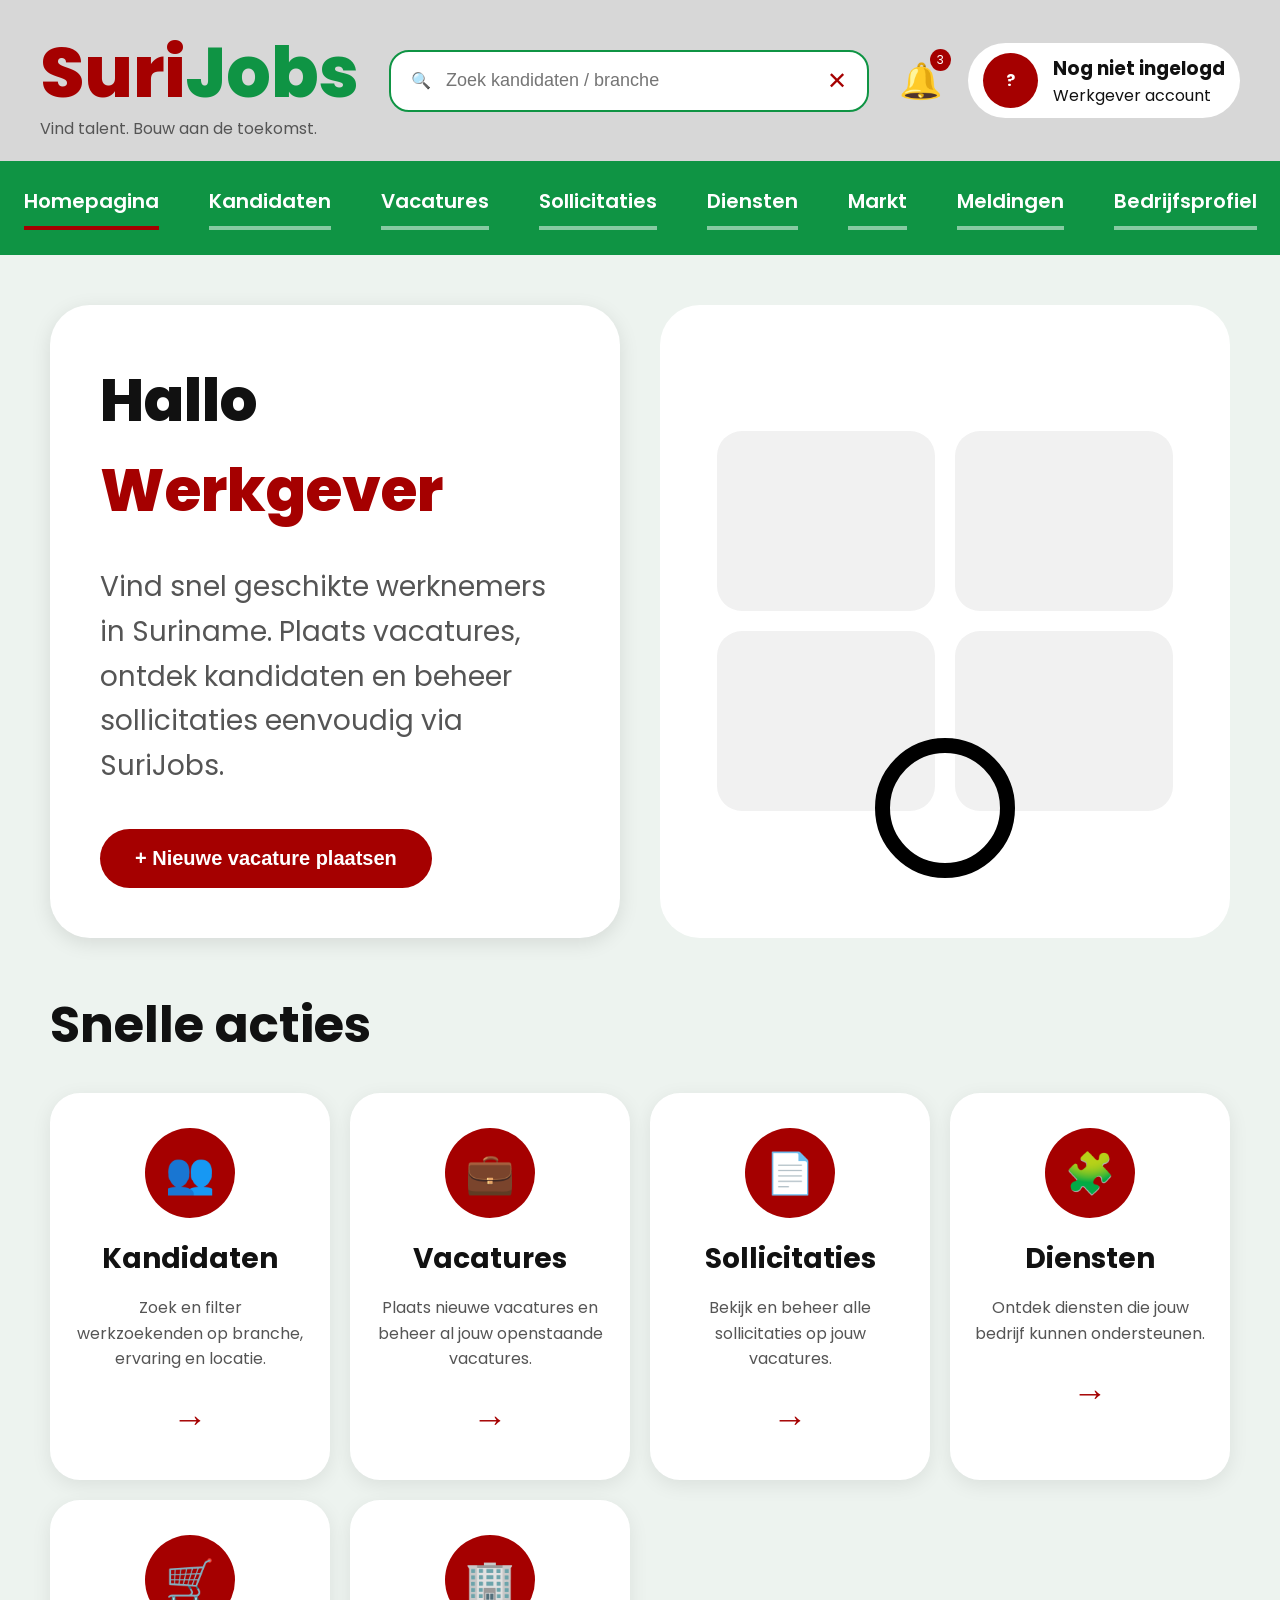
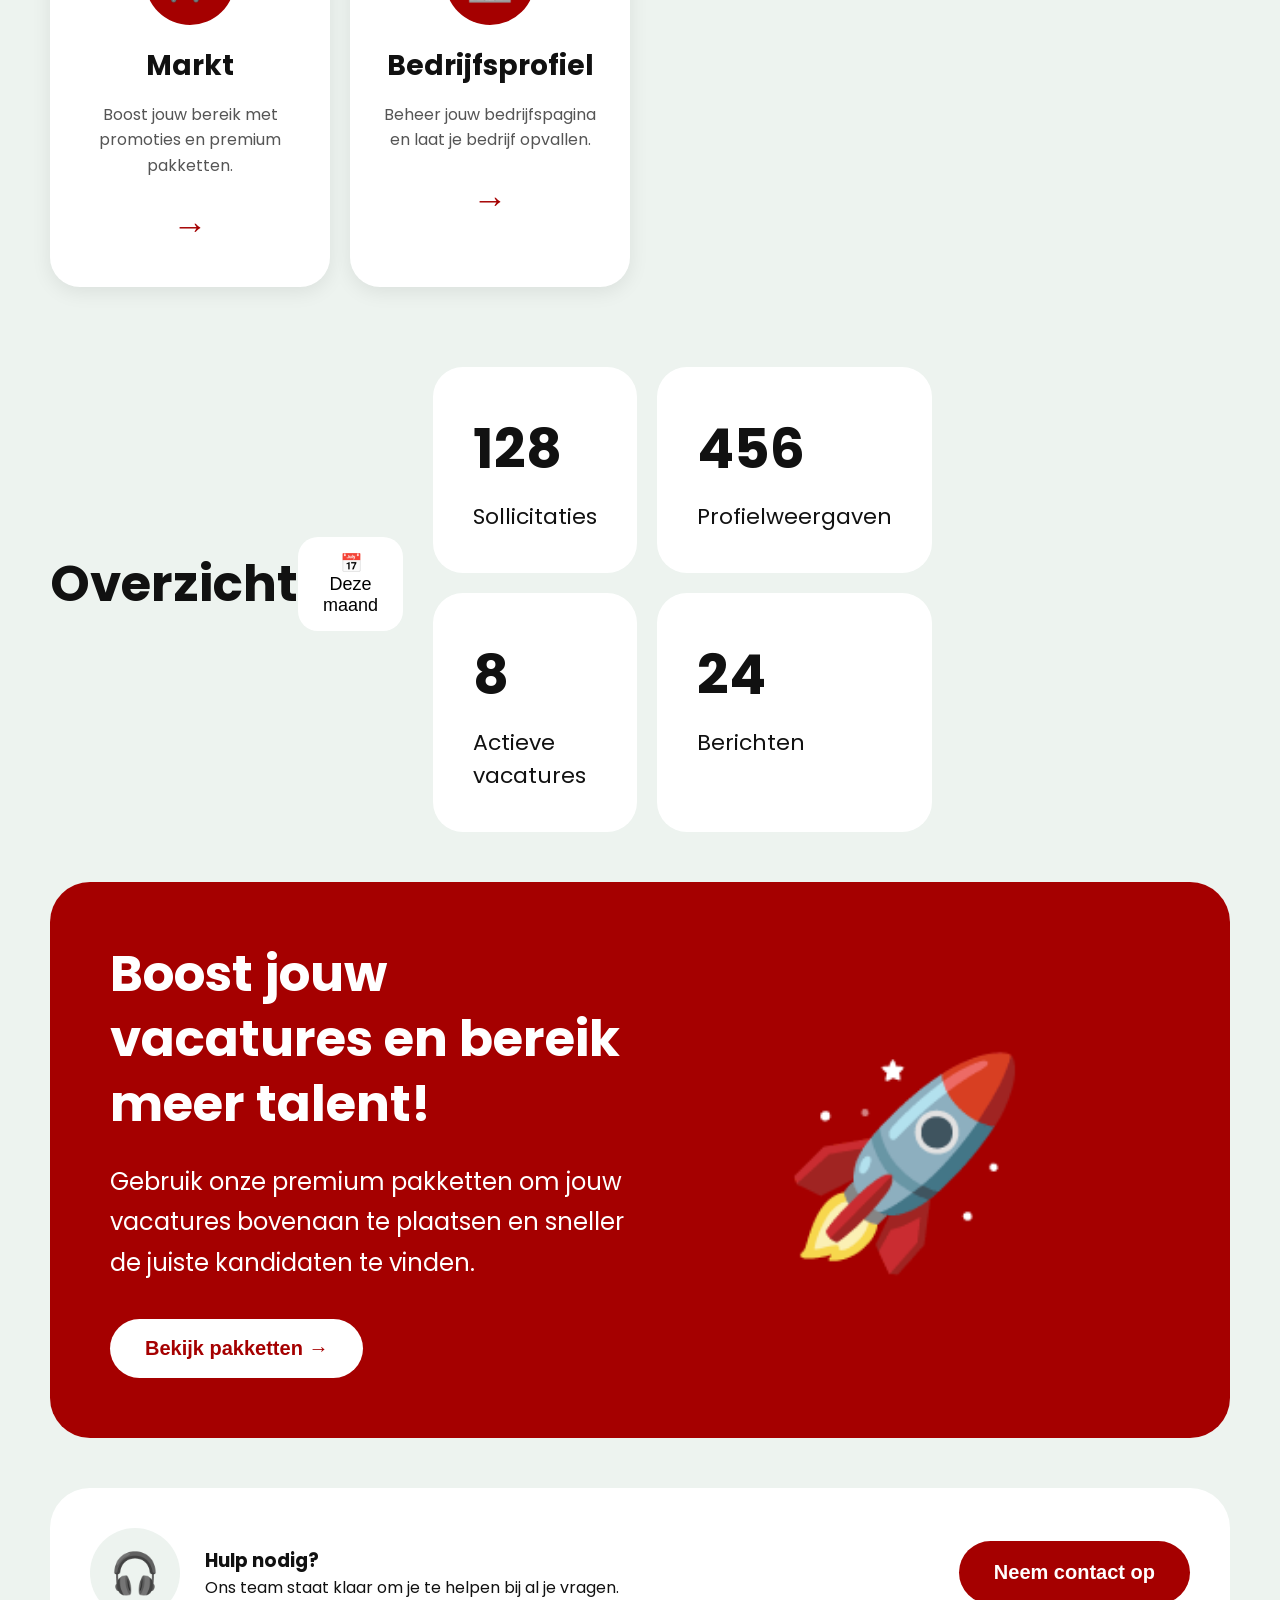
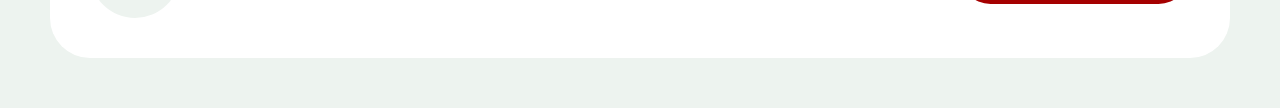
==== index.html @ e6ab734b "Initial commit from local workspace" ====
<!DOCTYPE html>
<html lang="nl">
<head>
  <meta charset="UTF-8" />
  <meta name="viewport" content="width=device-width, initial-scale=1.0"/>
  <title>SuriJobs Werkgever</title>

  <link rel="stylesheet" href="style.css"/>

  <!-- FONT -->
  <link rel="preconnect" href="https://fonts.googleapis.com">
  <link href="https://fonts.googleapis.com/css2?family=Poppins:wght@300;400;500;600;700;800&display=swap" rel="stylesheet">
</head>

<body>

  <!-- HEADER -->
  <header class="top-header">

    <div class="logo">
      <h1>
        <span class="red">Suri</span><span class="green">Jobs</span>
      </h1>

      <p>Vind talent. Bouw aan de toekomst.</p>
    </div>

    <!-- SEARCH -->
    <div class="search-box">
      <span>🔍</span>

      <input type="text" placeholder="Zoek kandidaten / branche">

      <button>✕</button>
    </div>

    <!-- USER -->
    <div class="user-section">

      <div class="notification">
        🔔
        <span class="notification-count">3</span>
      </div>

      <div class="user-card">

        <div class="avatar" id="avatar">
          ?
        </div>

        <div class="user-info">
          <h3 id="companyName">Nog niet ingelogd</h3>
          <p id="accountType">Werkgever account</p>
        </div>

      </div>

    </div>

  </header>

  <!-- NAVIGATION -->
  <nav class="navbar">

    <a class="active">Homepagina</a>
    <a>Kandidaten</a>
    <a>Vacatures</a>
    <a>Sollicitaties</a>
    <a>Diensten</a>
    <a>Markt</a>
    <a>Meldingen</a>
    <a>Bedrijfsprofiel</a>

  </nav>

  <!-- HERO -->
  <section class="hero-section">

    <!-- LEFT -->
    <div class="hero-card">

      <h2>
        Hallo
        <span id="welcomeName">Werkgever</span>
      </h2>

      <p>
        Vind snel geschikte werknemers in Suriname.
        Plaats vacatures, ontdek kandidaten en beheer
        sollicitaties eenvoudig via SuriJobs.
      </p>

      <button class="primary-btn">
        + Nieuwe vacature plaatsen
      </button>

    </div>

    <!-- RIGHT -->
    <div class="hero-image">

      <div class="candidate-grid">

        <div class="candidate"></div>
        <div class="candidate"></div>
        <div class="candidate"></div>
        <div class="candidate"></div>

      </div>

      <div class="magnifier"></div>

    </div>

  </section>

  <!-- QUICK ACTIONS -->
  <section class="quick-actions">

    <h2>Snelle acties</h2>

    <div class="cards">

      <div class="card">
        <div class="icon">👥</div>

        <h3>Kandidaten</h3>

        <p>
          Zoek en filter werkzoekenden op branche,
          ervaring en locatie.
        </p>

        <span>→</span>
      </div>

      <div class="card">
        <div class="icon">💼</div>

        <h3>Vacatures</h3>

        <p>
          Plaats nieuwe vacatures en beheer
          al jouw openstaande vacatures.
        </p>

        <span>→</span>
      </div>

      <div class="card">
        <div class="icon">📄</div>

        <h3>Sollicitaties</h3>

        <p>
          Bekijk en beheer alle sollicitaties
          op jouw vacatures.
        </p>

        <span>→</span>
      </div>

      <div class="card">
        <div class="icon">🧩</div>

        <h3>Diensten</h3>

        <p>
          Ontdek diensten die jouw bedrijf
          kunnen ondersteunen.
        </p>

        <span>→</span>
      </div>

      <div class="card">
        <div class="icon">🛒</div>

        <h3>Markt</h3>

        <p>
          Boost jouw bereik met promoties
          en premium pakketten.
        </p>

        <span>→</span>
      </div>

      <div class="card">
        <div class="icon">🏢</div>

        <h3>Bedrijfsprofiel</h3>

        <p>
          Beheer jouw bedrijfspagina
          en laat je bedrijf opvallen.
        </p>

        <span>→</span>
      </div>

    </div>

  </section>

  <!-- STATS -->
  <section class="stats-section">

    <div class="stats-header">

      <h2>Overzicht</h2>

      <button>📅 Deze maand</button>

    </div>

    <div class="stats-grid">

      <div class="stat-card">
        <h1>128</h1>
        <p>Sollicitaties</p>
      </div>

      <div class="stat-card">
        <h1>456</h1>
        <p>Profielweergaven</p>
      </div>

      <div class="stat-card">
        <h1>8</h1>
        <p>Actieve vacatures</p>
      </div>

      <div class="stat-card">
        <h1>24</h1>
        <p>Berichten</p>
      </div>

    </div>

  </section>

  <!-- BOOST -->
  <section class="boost-section">

    <div class="boost-left">

      <h2>
        Boost jouw vacatures en bereik meer talent!
      </h2>

      <p>
        Gebruik onze premium pakketten om jouw vacatures
        bovenaan te plaatsen en sneller de juiste kandidaten
        te vinden.
      </p>

      <button>
        Bekijk pakketten →
      </button>

    </div>

    <div class="boost-right">
      🚀
    </div>

  </section>

  <!-- FOOTER -->
  <footer>

    <div class="help">

      <div class="help-icon">
        🎧
      </div>

      <div>

        <h3>Hulp nodig?</h3>

        <p>
          Ons team staat klaar om je te helpen bij al je vragen.
        </p>

      </div>

    </div>

    <button class="contact-btn">
      Neem contact op
    </button>

  </footer>

  <script src="script.js"></script>

</body>
</html>
---- style.css ----
*{
  margin:0;
  padding:0;
  box-sizing:border-box;
}

body{
  font-family:'Poppins',sans-serif;
  background:#edf3ef;
  color:#111;
}

/* HEADER */

.top-header{
  background:#d8d8d8;
  padding:20px 40px;

  display:flex;
  justify-content:space-between;
  align-items:center;
  gap:30px;
}

.logo h1{
  font-size:70px;
  font-weight:800;
}

.red{
  color:#a50000;
}

.green{
  color:#0f9444;
}

.logo p{
  color:#555;
  margin-top:-10px;
}

.search-box{
  flex:1;
  max-width:700px;

  background:white;
  border:2px solid #0f9444;
  border-radius:20px;

  padding:15px 20px;

  display:flex;
  align-items:center;
  gap:15px;
}

.search-box input{
  border:none;
  outline:none;
  width:100%;
  font-size:18px;
}

.search-box button{
  border:none;
  background:none;
  color:#a50000;
  font-size:24px;
  cursor:pointer;
}

.user-section{
  display:flex;
  align-items:center;
  gap:25px;
}

.notification{
  position:relative;
  font-size:35px;
}

.notification-count{
  position:absolute;
  top:-5px;
  right:-8px;

  background:#a50000;
  color:white;

  font-size:12px;

  padding:2px 6px;
  border-radius:50%;
}

.user-card{
  background:white;
  padding:10px 15px;
  border-radius:50px;

  display:flex;
  align-items:center;
  gap:15px;
}

.avatar{
  width:55px;
  height:55px;
  border-radius:50%;

  background:#a50000;
  color:white;

  display:flex;
  justify-content:center;
  align-items:center;

  font-weight:700;
}

/* NAVBAR */

.navbar{
  background:#0f9444;

  display:flex;
  justify-content:center;
  gap:50px;

  padding:25px;
  overflow:auto;
}

.navbar a{
  color:white;
  text-decoration:none;
  font-weight:600;
  font-size:20px;

  border-bottom:4px solid rgba(255,255,255,0.5);
  padding-bottom:10px;
}

.navbar .active{
  border-color:#a50000;
}

/* HERO */

.hero-section{
  padding:50px;
  display:grid;
  grid-template-columns:1fr 1fr;
  gap:40px;
}

.hero-card{
  background:white;
  border-radius:40px;
  padding:50px;

  box-shadow:0 5px 20px rgba(0,0,0,0.1);
}

.hero-card h2{
  font-size:60px;
  font-weight:800;
}

.hero-card span{
  color:#a50000;
}

.hero-card p{
  margin-top:30px;
  font-size:28px;
  line-height:1.6;
  color:#555;
}

.primary-btn{
  margin-top:40px;

  background:#a50000;
  color:white;

  border:none;
  border-radius:50px;

  padding:20px 35px;

  font-size:22px;
  font-weight:600;

  cursor:pointer;
}

.hero-image{
  background:white;
  border-radius:40px;

  position:relative;
  overflow:hidden;

  display:flex;
  justify-content:center;
  align-items:center;
}

.candidate-grid{
  width:80%;

  display:grid;
  grid-template-columns:1fr 1fr;
  gap:20px;
}

.candidate{
  background:#f1f1f1;
  height:180px;
  border-radius:25px;
}

.magnifier{
  width:140px;
  height:140px;

  border:15px solid black;
  border-radius:50%;

  position:absolute;
  bottom:60px;
}

/* QUICK ACTIONS */

.quick-actions{
  padding:0 50px 50px;
}

.quick-actions h2{
  font-size:50px;
  margin-bottom:30px;
}

.cards{
  display:grid;
  grid-template-columns:repeat(6,1fr);
  gap:20px;
}

.card{
  background:white;
  border-radius:30px;

  padding:30px 25px;

  text-align:center;

  box-shadow:0 5px 20px rgba(0,0,0,0.08);
}

.icon{
  width:90px;
  height:90px;

  background:#a50000;
  color:white;

  border-radius:50%;

  display:flex;
  justify-content:center;
  align-items:center;

  margin:auto;
  font-size:40px;
}

.card h3{
  margin-top:20px;
  font-size:28px;
}

.card p{
  margin-top:15px;
  color:#555;
  line-height:1.6;
}

.card span{
  display:block;
  margin-top:20px;
  color:#a50000;
  font-size:35px;
}

/* STATS */

.stats-section{
  padding:0 50px 50px;
}

.stats-header{
  display:flex;
  justify-content:space-between;
  align-items:center;
}

.stats-header h2{
  font-size:50px;
}

.stats-header button{
  padding:15px 25px;
  border:none;
  border-radius:20px;
  background:white;
  font-size:18px;
}

.stats-grid{
  margin-top:30px;

  display:grid;
  grid-template-columns:repeat(4,1fr);
  gap:20px;
}

.stat-card{
  background:white;
  padding:40px;
  border-radius:30px;
}

.stat-card h1{
  font-size:60px;
}

.stat-card p{
  font-size:24px;
  margin-top:10px;
}

/* BOOST */

.boost-section{
  margin:0 50px 50px;

  background:#a50000;
  color:white;

  border-radius:40px;

  padding:60px;

  display:grid;
  grid-template-columns:1fr 1fr;
  align-items:center;
}

.boost-left h2{
  font-size:50px;
  line-height:1.3;
}

.boost-left p{
  margin-top:25px;
  font-size:24px;
  line-height:1.7;
}

.boost-left button{
  margin-top:35px;

  background:white;
  color:#a50000;

  border:none;
  border-radius:50px;

  padding:18px 35px;

  font-size:20px;
  font-weight:600;
}

.boost-right{
  text-align:center;
  font-size:200px;
}

/* FOOTER */

footer{
  background:white;

  margin:0 50px 50px;
  padding:40px;

  border-radius:40px;

  display:flex;
  justify-content:space-between;
  align-items:center;
}

.help{
  display:flex;
  align-items:center;
  gap:25px;
}

.help-icon{
  width:90px;
  height:90px;

  background:#edf3ef;

  border-radius:50%;

  display:flex;
  justify-content:center;
  align-items:center;

  font-size:40px;
}

.contact-btn{
  background:#a50000;
  color:white;

  border:none;
  border-radius:50px;

  padding:20px 35px;

  font-size:22px;
  font-weight:600;
}

/* RESPONSIVE */

@media(max-width:1400px){

  .cards{
    grid-template-columns:repeat(3,1fr);
  }

}

@media(max-width:1000px){

  .hero-section,
  .boost-section{
    grid-template-columns:1fr;
  }

  .stats-grid{
    grid-template-columns:repeat(2,1fr);
  }

}

@media(max-width:800px){

  .top-header{
    flex-direction:column;
  }

  .cards{
    grid-template-columns:1fr;
  }

  .stats-grid{
    grid-template-columns:1fr;
  }

  footer{
    flex-direction:column;
    gap:30px;
  }

}
*{
  margin:0;
  padding:0;
  box-sizing:border-box;
}

body{
  font-family:'Poppins',sans-serif;
  background:#eef3ef;
  color:#111;
}

/* HEADER */

.top-header{
  background:#d7d7d7;

  padding:20px 40px;

  display:flex;
  justify-content:space-between;
  align-items:center;
  gap:30px;
}

.logo h1{
  font-size:70px;
  font-weight:800;
}

.red{
  color:#a50000;
}

.green{
  color:#0f9444;
}

.logo p{
  color:#444;
  margin-top:-10px;
}

/* SEARCH */

.search-box{
  flex:1;
  max-width:700px;

  background:white;

  border:2px solid #0f9444;
  border-radius:20px;

  padding:15px 20px;

  display:flex;
  align-items:center;
  gap:15px;
}

.search-box input{
  width:100%;
  border:none;
  outline:none;
  font-size:18px;
}

.search-box button{
  border:none;
  background:none;
  color:#a50000;
  font-size:24px;
  cursor:pointer;
}

/* USER */

.user-section{
  display:flex;
  align-items:center;
  gap:25px;
}

.notification{
  position:relative;
  font-size:35px;
}

.notification-count{
  position:absolute;
  top:-5px;
  right:-8px;

  background:#a50000;
  color:white;

  padding:2px 7px;
  border-radius:50%;

  font-size:12px;
}

.user-card{
  background:white;

  padding:10px 15px;

  border-radius:50px;

  display:flex;
  align-items:center;
  gap:15px;
}

.avatar{
  width:55px;
  height:55px;

  border-radius:50%;

  background:#a50000;
  color:white;

  display:flex;
  justify-content:center;
  align-items:center;

  font-weight:700;
}

/* NAVBAR */

.navbar{
  background:#0f9444;

  padding:25px;

  display:flex;
  justify-content:center;
  gap:50px;

  overflow:auto;
}

.navbar a{
  color:white;
  text-decoration:none;

  font-size:20px;
  font-weight:600;

  border-bottom:4px solid rgba(255,255,255,0.5);

  padding-bottom:10px;
}

.navbar .active{
  border-color:#a50000;
}

/* HERO */

.candidate-hero{
  padding:50px;

  display:grid;
  grid-template-columns:1fr 1fr;
  gap:40px;
}

.candidate-hero-card{
  background:white;

  border-radius:40px;

  padding:50px;

  box-shadow:0 5px 20px rgba(0,0,0,0.08);
}

.candidate-hero-card h2{
  font-size:60px;
  font-weight:800;
}

.candidate-hero-card span{
  color:#a50000;
}

.candidate-hero-card p{
  margin-top:30px;

  color:#555;

  font-size:26px;
  line-height:1.7;
}

.hero-buttons{
  margin-top:40px;

  display:flex;
  gap:20px;
  flex-wrap:wrap;
}

.primary-btn{
  background:#a50000;
  color:white;

  border:none;
  border-radius:50px;

  padding:18px 35px;

  font-size:20px;
  font-weight:600;

  cursor:pointer;
}

.secondary-btn{
  background:#0f9444;
  color:white;

  border:none;
  border-radius:50px;

  padding:18px 35px;

  font-size:20px;
  font-weight:600;

  cursor:pointer;
}

/* HERO RIGHT */

.candidate-image-box{
  background:white;

  border-radius:40px;

  position:relative;

  display:flex;
  justify-content:center;
  align-items:center;

  overflow:hidden;
}

.candidate-circle{
  width:250px;
  height:250px;

  border-radius:50%;

  background:#0f9444;
  color:white;

  display:flex;
  justify-content:center;
  align-items:center;

  font-size:100px;
}

.floating-card{
  position:absolute;

  background:#a50000;
  color:white;

  padding:20px 30px;

  border-radius:20px;

  font-size:20px;
  font-weight:600;
}

.bottom-card{
  bottom:50px;
  right:50px;
}

/* QUICK ACTIONS */

.quick-actions{
  padding:0 50px 50px;
}

.quick-actions h2{
  font-size:50px;
  margin-bottom:30px;
}

.cards{
  display:grid;
  grid-template-columns:repeat(4,1fr);
  gap:20px;
}

.card{
  background:white;

  border-radius:30px;

  padding:35px 25px;

  text-align:center;

  box-shadow:0 5px 20px rgba(0,0,0,0.08);
}

.icon{
  width:90px;
  height:90px;

  background:#a50000;
  color:white;

  border-radius:50%;

  display:flex;
  justify-content:center;
  align-items:center;

  margin:auto;

  font-size:40px;
}

.card h3{
  margin-top:20px;
  font-size:28px;
}

.card p{
  margin-top:15px;

  color:#555;

  line-height:1.6;
}

.card span{
  display:block;

  margin-top:20px;

  color:#a50000;

  font-size:35px;
}

/* STATS */

.stats-section{
  padding:0 50px 50px;
}

.stats-header{
  display:flex;
  justify-content:space-between;
  align-items:center;
}

.stats-header h2{
  font-size:50px;
}

.stats-header button{
  background:white;

  border:none;

  padding:15px 25px;

  border-radius:20px;

  font-size:18px;
}

.stats-grid{
  margin-top:30px;

  display:grid;
  grid-template-columns:repeat(4,1fr);
  gap:20px;
}

.stat-card{
  background:white;

  padding:40px;

  border-radius:30px;
}

.stat-card h1{
  font-size:55px;
}

.stat-card p{
  margin-top:10px;
  font-size:22px;
}

/* FEATURED */

.featured-section{
  margin:0 50px 50px;

  background:#a50000;
  color:white;

  border-radius:40px;

  padding:60px;

  display:grid;
  grid-template-columns:1fr 1fr;
  align-items:center;
}

.featured-left h2{
  font-size:48px;
}

.featured-left p{
  margin-top:25px;

  font-size:24px;
  line-height:1.7;
}

.featured-left button{
  margin-top:35px;

  background:white;
  color:#a50000;

  border:none;

  border-radius:50px;

  padding:18px 35px;

  font-size:20px;
  font-weight:600;
}

.featured-right{
  text-align:center;
  font-size:180px;
}

/* JOBS */

.jobs-section{
  padding:0 50px 50px;
}

.jobs-header{
  display:flex;
  justify-content:space-between;
  align-items:center;
}

.jobs-header h2{
  font-size:50px;
}

.jobs-header button{
  background:#0f9444;
  color:white;

  border:none;

  padding:15px 25px;

  border-radius:20px;

  font-size:18px;
}

.jobs-grid{
  margin-top:30px;

  display:grid;
  grid-template-columns:repeat(3,1fr);
  gap:20px;
}

.job-card{
  background:white;

  border-radius:30px;

  padding:35px;

  box-shadow:0 5px 20px rgba(0,0,0,0.08);
}

.job-card h3{
  font-size:30px;
}

.job-card p{
  margin-top:15px;
  color:#666;
}

.job-card span{
  display:inline-block;

  margin-top:20px;

  background:#eef3ef;
  color:#0f9444;

  padding:10px 18px;

  border-radius:20px;

  font-weight:600;
}

.job-card button{
  margin-top:25px;

  width:100%;

  background:#a50000;
  color:white;

  border:none;

  border-radius:20px;

  padding:16px;

  font-size:18px;
  font-weight:600;
}

/* FOOTER */

footer{
  background:white;

  margin:0 50px 50px;

  border-radius:40px;

  padding:40px;

  display:flex;
  justify-content:space-between;
  align-items:center;
}

.help{
  display:flex;
  align-items:center;
  gap:25px;
}

.help-icon{
  width:90px;
  height:90px;

  border-radius:50%;

  background:#eef3ef;

  display:flex;
  justify-content:center;
  align-items:center;

  font-size:40px;
}

.contact-btn{
  background:#a50000;
  color:white;

  border:none;

  border-radius:50px;

  padding:20px 35px;

  font-size:20px;
  font-weight:600;
}

/* RESPONSIVE */

@media(max-width:1200px){

  .cards{
    grid-template-columns:repeat(2,1fr);
  }

  .stats-grid{
    grid-template-columns:repeat(2,1fr);
  }

  .jobs-grid{
    grid-template-columns:1fr;
  }

}

@media(max-width:900px){

  .candidate-hero,
  .featured-section{
    grid-template-columns:1fr;
  }

  .top-header{
    flex-direction:column;
  }

}

@media(max-width:700px){

  .cards,
  .stats-grid{
    grid-template-columns:1fr;
  }

  footer{
    flex-direction:column;
    gap:30px;
  }

}
*{
  margin:0;
  padding:0;
  box-sizing:border-box;
}

body{
  font-family:'Poppins',sans-serif;
  background:#edf3ef;
  color:#111;
}

/* HEADER */

.top-header{
  background:#d7d7d7;

  padding:20px 40px;

  display:flex;
  justify-content:space-between;
  align-items:center;

  gap:30px;
}

.logo h1{
  font-size:70px;
  font-weight:800;
}

.red{
  color:#a50000;
}

.green{
  color:#0f9444;
}

.logo p{
  color:#555;
  margin-top:-10px;
}

/* SEARCH */

.search-box{
  flex:1;
  max-width:700px;

  background:white;

  border:2px solid #0f9444;
  border-radius:20px;

  padding:15px 20px;

  display:flex;
  align-items:center;
  gap:15px;
}

.search-box input{
  width:100%;

  border:none;
  outline:none;

  font-size:18px;
}

.search-box button{
  border:none;
  background:none;

  color:#a50000;

  font-size:24px;

  cursor:pointer;
}

/* USER */

.user-section{
  display:flex;
  align-items:center;
  gap:25px;
}

.notification{
  position:relative;
  font-size:35px;
}

.notification-count{
  position:absolute;

  top:-5px;
  right:-8px;

  background:#a50000;
  color:white;

  padding:2px 7px;

  border-radius:50%;

  font-size:12px;
}

.user-card{
  background:white;

  padding:10px 15px;

  border-radius:50px;

  display:flex;
  align-items:center;
  gap:15px;
}

.avatar{
  width:55px;
  height:55px;

  border-radius:50%;

  background:#a50000;
  color:white;

  display:flex;
  justify-content:center;
  align-items:center;

  font-weight:700;
}

/* NAVBAR */

.navbar{
  background:#0f9444;

  padding:25px;

  display:flex;
  justify-content:center;
  gap:50px;

  overflow:auto;
}

.navbar a{
  color:white;

  text-decoration:none;

  font-size:20px;
  font-weight:600;

  border-bottom:4px solid rgba(255,255,255,0.5);

  padding-bottom:10px;
}

.navbar .active{
  border-color:#a50000;
}

/* PAGE TITLE */

.page-title{
  padding:50px;

  display:flex;
  justify-content:space-between;
  align-items:center;
}

.page-title h1{
  font-size:55px;
}

.page-title p{
  margin-top:10px;
  color:#555;
  font-size:22px;
}

.new-job-btn{
  background:#a50000;
  color:white;

  border:none;

  border-radius:50px;

  padding:18px 35px;

  font-size:20px;
  font-weight:600;

  cursor:pointer;
}

/* FILTERS */

.filters-section{
  padding:0 50px 30px;

  display:flex;
  gap:20px;
  flex-wrap:wrap;
}

.filter-btn{
  background:white;

  border:none;

  padding:15px 30px;

  border-radius:50px;

  font-size:18px;
  font-weight:600;

  cursor:pointer;
}

.active-filter{
  background:#0f9444;
  color:white;
}

/* JOBS */

.jobs-container{
  padding:0 50px 50px;

  display:flex;
  flex-direction:column;
  gap:30px;
}

.job-card{
  background:white;

  border-radius:35px;

  padding:40px;

  box-shadow:0 5px 20px rgba(0,0,0,0.08);
}

.job-top{
  display:flex;
  justify-content:space-between;
  align-items:center;
}

.job-top h2{
  font-size:38px;
}

.job-location{
  margin-top:10px;
  color:#666;
  font-size:20px;
}

.status{
  padding:12px 22px;

  border-radius:30px;

  font-weight:600;
}

.active-status{
  background:#dff5e7;
  color:#0f9444;
}

.closed-status{
  background:#ffe2e2;
  color:#a50000;
}

.draft-status{
  background:#f1f1f1;
  color:#666;
}

/* INFO */

.job-info{
  margin-top:35px;

  display:grid;
  grid-template-columns:repeat(3,1fr);

  gap:20px;
}

.info-box{
  background:#f7f7f7;

  border-radius:25px;

  padding:30px;

  text-align:center;
}

.info-box h3{
  font-size:40px;
}

.info-box p{
  margin-top:10px;
  color:#555;
}

/* ACTIONS */

.job-actions{
  margin-top:35px;

  display:flex;
  gap:20px;
  flex-wrap:wrap;
}

.green-btn{
  background:#0f9444;
  color:white;

  border:none;

  border-radius:50px;

  padding:16px 30px;

  font-size:18px;
  font-weight:600;
}

.red-btn{
  background:#a50000;
  color:white;

  border:none;

  border-radius:50px;

  padding:16px 30px;

  font-size:18px;
  font-weight:600;
}

/* PREMIUM */

.premium-section{
  margin:0 50px 50px;

  background:#a50000;
  color:white;

  border-radius:40px;

  padding:60px;

  display:grid;
  grid-template-columns:1fr 1fr;

  align-items:center;
}

.premium-left h2{
  font-size:50px;
}

.premium-left p{
  margin-top:20px;

  font-size:24px;
  line-height:1.7;
}

.premium-left button{
  margin-top:35px;

  background:white;
  color:#a50000;

  border:none;

  border-radius:50px;

  padding:18px 35px;

  font-size:20px;
  font-weight:600;
}

.premium-right{
  text-align:center;
  font-size:180px;
}

/* FOOTER */

footer{
  background:white;

  margin:0 50px 50px;

  border-radius:40px;

  padding:40px;

  display:flex;
  justify-content:space-between;
  align-items:center;
}

.help{
  display:flex;
  align-items:center;
  gap:25px;
}

.help-icon{
  width:90px;
  height:90px;

  background:#edf3ef;

  border-radius:50%;

  display:flex;
  justify-content:center;
  align-items:center;

  font-size:40px;
}

.contact-btn{
  background:#a50000;
  color:white;

  border:none;

  border-radius:50px;

  padding:20px 35px;

  font-size:20px;
  font-weight:600;
}

/* RESPONSIVE */

@media(max-width:1000px){

  .premium-section{
    grid-template-columns:1fr;
  }

  .job-info{
    grid-template-columns:1fr;
  }

}

@media(max-width:800px){

  .top-header{
    flex-direction:column;
  }

  .page-title{
    flex-direction:column;
    align-items:flex-start;
    gap:25px;
  }

  footer{
    flex-direction:column;
    gap:30px;
  }

}
*{
  margin:0;
  padding:0;
  box-sizing:border-box;
}

body{
  font-family:'Poppins',sans-serif;
  background:#edf3ef;
  color:#111;
}

/* HEADER */

.top-header{
  background:#d7d7d7;

  padding:20px 40px;

  display:flex;
  justify-content:space-between;
  align-items:center;

  gap:30px;
}

.logo h1{
  font-size:70px;
  font-weight:800;
}

.red{
  color:#a50000;
}

.green{
  color:#0f9444;
}

.logo p{
  color:#555;
  margin-top:-10px;
}

/* SEARCH */

.search-box{
  flex:1;
  max-width:700px;

  background:white;

  border:2px solid #0f9444;
  border-radius:20px;

  padding:15px 20px;

  display:flex;
  align-items:center;
  gap:15px;
}

.search-box input{
  width:100%;
  border:none;
  outline:none;
  font-size:18px;
}

.search-box button{
  border:none;
  background:none;

  color:#a50000;

  font-size:24px;

  cursor:pointer;
}

/* USER */

.user-section{
  display:flex;
  align-items:center;
  gap:25px;
}

.notification{
  position:relative;
  font-size:35px;
}

.notification-count{
  position:absolute;

  top:-5px;
  right:-8px;

  background:#a50000;
  color:white;

  padding:2px 7px;

  border-radius:50%;

  font-size:12px;
}

.user-card{
  background:white;

  padding:10px 15px;

  border-radius:50px;

  display:flex;
  align-items:center;
  gap:15px;
}

.avatar{
  width:55px;
  height:55px;

  border-radius:50%;

  background:#a50000;
  color:white;

  display:flex;
  justify-content:center;
  align-items:center;

  font-weight:700;
}

/* NAVBAR */

.navbar{
  background:#0f9444;

  padding:25px;

  display:flex;
  justify-content:center;
  gap:50px;

  overflow:auto;
}

.navbar a{
  color:white;

  text-decoration:none;

  font-size:20px;
  font-weight:600;

  border-bottom:4px solid rgba(255,255,255,0.5);

  padding-bottom:10px;
}

.navbar .active{
  border-color:#a50000;
}

/* PAGE TITLE */

.page-title{
  padding:50px;

  display:flex;
  justify-content:space-between;
  align-items:center;
}

.page-title h1{
  font-size:55px;
}

.page-title p{
  margin-top:10px;
  color:#555;
  font-size:22px;
}

.filter-main-btn{
  background:#a50000;
  color:white;

  border:none;

  border-radius:50px;

  padding:18px 35px;

  font-size:20px;
  font-weight:600;

  cursor:pointer;
}

/* FILTERS */

.filters-section{
  padding:0 50px 30px;

  display:flex;
  gap:20px;
  flex-wrap:wrap;
}

.filter-btn{
  background:white;

  border:none;

  padding:15px 30px;

  border-radius:50px;

  font-size:18px;
  font-weight:600;

  cursor:pointer;
}

.active-filter{
  background:#0f9444;
  color:white;
}

/* APPLICATIONS */

.applications-container{
  padding:0 50px 50px;

  display:flex;
  flex-direction:column;
  gap:30px;
}

.application-card{
  background:white;

  border-radius:35px;

  padding:40px;

  box-shadow:0 5px 20px rgba(0,0,0,0.08);
}

.candidate-section{
  display:flex;
  align-items:center;
  gap:25px;
}

.candidate-avatar{
  width:90px;
  height:90px;

  border-radius:50%;

  background:#0f9444;
  color:white;

  display:flex;
  justify-content:center;
  align-items:center;

  font-size:35px;
  font-weight:700;
}

.candidate-section h2{
  font-size:36px;
}

.candidate-section p{
  color:#666;
  margin-top:5px;
}

/* INFO */

.application-info{
  margin-top:35px;

  display:grid;
  grid-template-columns:repeat(3,1fr);

  gap:20px;
}

.info-box{
  background:#f7f7f7;

  border-radius:25px;

  padding:30px;

  text-align:center;
}

.info-box h3{
  font-size:34px;
}

.info-box p{
  margin-top:10px;
  color:#555;
}

/* MESSAGE */

.application-message{
  margin-top:35px;

  background:#edf3ef;

  padding:30px;

  border-radius:25px;

  font-size:20px;
  line-height:1.7;

  color:#333;
}

/* ACTIONS */

.application-actions{
  margin-top:35px;

  display:flex;
  gap:20px;
  flex-wrap:wrap;
}

.green-btn{
  background:#0f9444;
  color:white;

  border:none;

  border-radius:50px;

  padding:16px 30px;

  font-size:18px;
  font-weight:600;

  cursor:pointer;
}

.red-btn{
  background:#a50000;
  color:white;

  border:none;

  border-radius:50px;

  padding:16px 30px;

  font-size:18px;
  font-weight:600;

  cursor:pointer;
}

.gray-btn{
  background:#d9d9d9;
  color:#111;

  border:none;

  border-radius:50px;

  padding:16px 30px;

  font-size:18px;
  font-weight:600;

  cursor:pointer;
}

/* PREMIUM */

.premium-section{
  margin:0 50px 50px;

  background:#a50000;
  color:white;

  border-radius:40px;

  padding:60px;

  display:grid;
  grid-template-columns:1fr 1fr;

  align-items:center;
}

.premium-left h2{
  font-size:50px;
}

.premium-left p{
  margin-top:20px;

  font-size:24px;
  line-height:1.7;
}

.premium-left button{
  margin-top:35px;

  background:white;
  color:#a50000;

  border:none;

  border-radius:50px;

  padding:18px 35px;

  font-size:20px;
  font-weight:600;
}

.premium-right{
  text-align:center;
  font-size:180px;
}

/* FOOTER */

footer{
  background:white;

  margin:0 50px 50px;

  border-radius:40px;

  padding:40px;

  display:flex;
  justify-content:space-between;
  align-items:center;
}

.help{
  display:flex;
  align-items:center;
  gap:25px;
}

.help-icon{
  width:90px;
  height:90px;

  background:#edf3ef;

  border-radius:50%;

  display:flex;
  justify-content:center;
  align-items:center;

  font-size:40px;
}

.contact-btn{
  background:#a50000;
  color:white;

  border:none;

  border-radius:50px;

  padding:20px 35px;

  font-size:20px;
  font-weight:600;
}

/* RESPONSIVE */

@media(max-width:1000px){

  .application-info{
    grid-template-columns:1fr;
  }

  .premium-section{
    grid-template-columns:1fr;
  }

}

@media(max-width:800px){

  .top-header{
    flex-direction:column;
  }

  .page-title{
    flex-direction:column;
    align-items:flex-start;
    gap:25px;
  }

  footer{
    flex-direction:column;
    gap:30px;
  }

}
*{
  margin:0;
  padding:0;
  box-sizing:border-box;
}

body{
  font-family:'Poppins',sans-serif;
  background:#edf3ef;
  color:#111;
}

/* HEADER */

.top-header{
  background:#d7d7d7;

  padding:20px 40px;

  display:flex;
  justify-content:space-between;
  align-items:center;

  gap:30px;
}

.logo h1{
  font-size:70px;
  font-weight:800;
}

.red{
  color:#a50000;
}

.green{
  color:#0f9444;
}

.logo p{
  color:#555;
  margin-top:-10px;
}

/* SEARCH */

.search-box{
  flex:1;
  max-width:700px;

  background:white;

  border:2px solid #0f9444;
  border-radius:20px;

  padding:15px 20px;

  display:flex;
  align-items:center;
  gap:15px;
}

.search-box input{
  width:100%;
  border:none;
  outline:none;
  font-size:18px;
}

.search-box button{
  border:none;
  background:none;

  color:#a50000;

  font-size:24px;

  cursor:pointer;
}

/* USER */

.user-section{
  display:flex;
  align-items:center;
  gap:25px;
}

.notification{
  position:relative;
  font-size:35px;
}

.notification-count{
  position:absolute;

  top:-5px;
  right:-8px;

  background:#a50000;
  color:white;

  padding:2px 7px;

  border-radius:50%;

  font-size:12px;
}

.user-card{
  background:white;

  padding:10px 15px;

  border-radius:50px;

  display:flex;
  align-items:center;
  gap:15px;
}

.avatar{
  width:55px;
  height:55px;

  border-radius:50%;

  background:#a50000;
  color:white;

  display:flex;
  justify-content:center;
  align-items:center;

  font-weight:700;
}

/* NAVBAR */

.navbar{
  background:#0f9444;

  padding:25px;

  display:flex;
  justify-content:center;
  gap:50px;

  overflow:auto;
}

.navbar a{
  color:white;

  text-decoration:none;

  font-size:20px;
  font-weight:600;

  border-bottom:4px solid rgba(255,255,255,0.5);

  padding-bottom:10px;
}

.navbar .active{
  border-color:#a50000;
}

/* PAGE TITLE */

.page-title{
  padding:50px;

  display:flex;
  justify-content:space-between;
  align-items:center;
}

.page-title h1{
  font-size:55px;
}

.page-title p{
  margin-top:10px;
  color:#555;
  font-size:22px;
}

.post-service-btn{
  background:#a50000;
  color:white;

  border:none;

  border-radius:50px;

  padding:18px 35px;

  font-size:20px;
  font-weight:600;

  cursor:pointer;
}

/* CATEGORIES */

.categories{
  padding:0 50px 30px;

  display:flex;
  gap:20px;
  flex-wrap:wrap;
}

.category-btn{
  background:white;

  border:none;

  padding:15px 30px;

  border-radius:50px;

  font-size:18px;
  font-weight:600;

  cursor:pointer;
}

.active-category{
  background:#0f9444;
  color:white;
}

/* SERVICES */

.services-container{
  padding:0 50px 50px;

  display:grid;
  grid-template-columns:repeat(3,1fr);

  gap:30px;
}

.service-card{
  background:white;

  border-radius:35px;

  padding:35px;

  box-shadow:0 5px 20px rgba(0,0,0,0.08);
}

.service-top{
  display:flex;
  justify-content:space-between;
  align-items:center;
}

.service-icon{
  width:80px;
  height:80px;

  background:#0f9444;
  color:white;

  border-radius:25px;

  display:flex;
  justify-content:center;
  align-items:center;

  font-size:35px;
}

.service-price{
  background:#edf3ef;
  color:#0f9444;

  padding:12px 18px;

  border-radius:20px;

  font-weight:700;
}

.service-card h2{
  margin-top:25px;
  font-size:34px;
}

.service-description{
  margin-top:20px;

  color:#555;

  line-height:1.7;
  font-size:18px;
}

/* TAGS */

.service-tags{
  margin-top:25px;

  display:flex;
  gap:10px;
  flex-wrap:wrap;
}

.service-tags span{
  background:#f5f5f5;

  padding:10px 18px;

  border-radius:20px;

  font-size:15px;
  font-weight:600;
}

/* FOOTER */

.service-footer{
  margin-top:35px;

  display:flex;
  justify-content:space-between;
  align-items:center;
}

.service-user{
  display:flex;
  align-items:center;
  gap:15px;
}

.mini-avatar{
  width:50px;
  height:50px;

  border-radius:50%;

  background:#a50000;
  color:white;

  display:flex;
  justify-content:center;
  align-items:center;

  font-weight:700;
}

.service-user h3{
  font-size:18px;
}

.service-user p{
  color:#666;
  font-size:14px;
}

.service-footer button{
  background:#a50000;
  color:white;

  border:none;

  border-radius:20px;

  padding:14px 22px;

  font-size:16px;
  font-weight:600;

  cursor:pointer;
}

/* PREMIUM */

.premium-section{
  margin:0 50px 50px;

  background:#a50000;
  color:white;

  border-radius:40px;

  padding:60px;

  display:grid;
  grid-template-columns:1fr 1fr;

  align-items:center;
}

.premium-left h2{
  font-size:50px;
}

.premium-left p{
  margin-top:20px;

  font-size:24px;
  line-height:1.7;
}

.premium-left button{
  margin-top:35px;

  background:white;
  color:#a50000;

  border:none;

  border-radius:50px;

  padding:18px 35px;

  font-size:20px;
  font-weight:600;
}

.premium-right{
  text-align:center;
  font-size:180px;
}

/* FOOTER */

footer{
  background:white;

  margin:0 50px 50px;

  border-radius:40px;

  padding:40px;

  display:flex;
  justify-content:space-between;
  align-items:center;
}

.help{
  display:flex;
  align-items:center;
  gap:25px;
}

.help-icon{
  width:90px;
  height:90px;

  background:#edf3ef;

  border-radius:50%;

  display:flex;
  justify-content:center;
  align-items:center;

  font-size:40px;
}

.contact-btn{
  background:#a50000;
  color:white;

  border:none;

  border-radius:50px;

  padding:20px 35px;

  font-size:20px;
  font-weight:600;
}

/* RESPONSIVE */

@media(max-width:1200px){

  .services-container{
    grid-template-columns:repeat(2,1fr);
  }

}

@media(max-width:900px){

  .top-header{
    flex-direction:column;
  }

  .premium-section{
    grid-template-columns:1fr;
  }

  .services-container{
    grid-template-columns:1fr;
  }

}

@media(max-width:700px){

  .page-title{
    flex-direction:column;
    align-items:flex-start;
    gap:25px;
  }

  footer{
    flex-direction:column;
    gap:30px;
  }

}
*{
  margin:0;
  padding:0;
  box-sizing:border-box;
}

body{
  font-family:'Poppins',sans-serif;
  background:#edf3ef;
  color:#111;
}

/* HEADER */

.top-header{
  background:#d7d7d7;

  padding:20px 40px;

  display:flex;
  justify-content:space-between;
  align-items:center;

  gap:30px;
}

.logo h1{
  font-size:70px;
  font-weight:800;
}

.red{
  color:#a50000;
}

.green{
  color:#0f9444;
}

.logo p{
  color:#555;
  margin-top:-10px;
}

/* SEARCH */

.search-box{
  flex:1;
  max-width:700px;

  background:white;

  border:2px solid #0f9444;
  border-radius:20px;

  padding:15px 20px;

  display:flex;
  align-items:center;
  gap:15px;
}

.search-box input{
  width:100%;
  border:none;
  outline:none;
  font-size:18px;
}

.search-box button{
  border:none;
  background:none;

  color:#a50000;

  font-size:24px;

  cursor:pointer;
}

/* USER */

.user-section{
  display:flex;
  align-items:center;
  gap:25px;
}

.notification{
  position:relative;
  font-size:35px;
}

.notification-count{
  position:absolute;

  top:-5px;
  right:-8px;

  background:#a50000;
  color:white;

  padding:2px 7px;

  border-radius:50%;

  font-size:12px;
}

.user-card{
  background:white;

  padding:10px 15px;

  border-radius:50px;

  display:flex;
  align-items:center;
  gap:15px;
}

.avatar{
  width:55px;
  height:55px;

  border-radius:50%;

  background:#a50000;
  color:white;

  display:flex;
  justify-content:center;
  align-items:center;

  font-weight:700;
}

/* NAVBAR */

.navbar{
  background:#0f9444;

  padding:25px;

  display:flex;
  justify-content:center;
  gap:50px;

  overflow:auto;
}

.navbar a{
  color:white;

  text-decoration:none;

  font-size:20px;
  font-weight:600;

  border-bottom:4px solid rgba(255,255,255,0.5);

  padding-bottom:10px;
}

.navbar .active{
  border-color:#a50000;
}

/* HERO */

.market-hero{
  margin:50px;

  background:white;

  border-radius:40px;

  padding:60px;

  display:grid;
  grid-template-columns:1fr 1fr;

  align-items:center;

  box-shadow:0 5px 20px rgba(0,0,0,0.08);
}

.hero-left h1{
  font-size:60px;
  line-height:1.2;
}

.hero-left p{
  margin-top:25px;

  font-size:24px;
  line-height:1.7;

  color:#555;
}

.hero-left button{
  margin-top:35px;

  background:#a50000;
  color:white;

  border:none;

  border-radius:50px;

  padding:18px 35px;

  font-size:20px;
  font-weight:600;

  cursor:pointer;
}

.hero-right{
  text-align:center;
  font-size:220px;
}

/* FILTERS */

.filters-section{
  padding:0 50px 40px;

  display:flex;
  gap:20px;
  flex-wrap:wrap;
}

.filter-btn{
  background:white;

  border:none;

  padding:15px 30px;

  border-radius:50px;

  font-size:18px;
  font-weight:600;

  cursor:pointer;
}

.active-filter{
  background:#0f9444;
  color:white;
}

/* PRODUCTS */

.products-container{
  padding:0 50px 50px;

  display:grid;
  grid-template-columns:repeat(3,1fr);

  gap:30px;
}

.product-card{
  background:white;

  border-radius:35px;

  padding:40px;

  position:relative;

  box-shadow:0 5px 20px rgba(0,0,0,0.08);
}

.product-badge{
  position:absolute;

  top:25px;
  right:25px;

  background:#a50000;
  color:white;

  padding:10px 18px;

  border-radius:20px;

  font-size:14px;
  font-weight:700;
}

.green-badge{
  background:#0f9444;
}

.product-icon{
  width:90px;
  height:90px;

  background:#edf3ef;

  border-radius:25px;

  display:flex;
  justify-content:center;
  align-items:center;

  font-size:45px;
}

.product-card h2{
  margin-top:30px;

  font-size:34px;
}

.product-card p{
  margin-top:20px;

  color:#555;

  line-height:1.7;
  font-size:18px;
}

.price{
  margin-top:30px;

  font-size:40px;
  font-weight:700;

  color:#0f9444;
}

.product-card button{
  margin-top:30px;

  width:100%;

  background:#a50000;
  color:white;

  border:none;

  border-radius:25px;

  padding:18px;

  font-size:18px;
  font-weight:600;

  cursor:pointer;
}

/* STATS */

.stats-section{
  padding:0 50px 50px;

  display:grid;
  grid-template-columns:repeat(3,1fr);

  gap:30px;
}

.stats-card{
  background:white;

  border-radius:35px;

  padding:40px;

  text-align:center;

  box-shadow:0 5px 20px rgba(0,0,0,0.08);
}

.stats-card h1{
  font-size:60px;

  color:#a50000;
}

.stats-card p{
  margin-top:20px;

  color:#555;

  line-height:1.7;
}

/* FOOTER */

footer{
  background:white;

  margin:0 50px 50px;

  border-radius:40px;

  padding:40px;

  display:flex;
  justify-content:space-between;
  align-items:center;
}

.help{
  display:flex;
  align-items:center;
  gap:25px;
}

.help-icon{
  width:90px;
  height:90px;

  background:#edf3ef;

  border-radius:50%;

  display:flex;
  justify-content:center;
  align-items:center;

  font-size:40px;
}

.contact-btn{
  background:#a50000;
  color:white;

  border:none;

  border-radius:50px;

  padding:20px 35px;

  font-size:20px;
  font-weight:600;
}

/* RESPONSIVE */

@media(max-width:1200px){

  .products-container,
  .stats-section{
    grid-template-columns:1fr;
  }

}

@media(max-width:900px){

  .top-header{
    flex-direction:column;
  }

  .market-hero{
    grid-template-columns:1fr;
  }

}

@media(max-width:700px){

  footer{
    flex-direction:column;
    gap:30px;
  }

}
*{
  margin:0;
  padding:0;
  box-sizing:border-box;
}

body{
  font-family:'Poppins',sans-serif;
  background:#edf3ef;
  color:#111;
}

/* HEADER */

.top-header{
  background:#d7d7d7;

  padding:20px 40px;

  display:flex;
  justify-content:space-between;
  align-items:center;

  gap:30px;
}

.logo h1{
  font-size:70px;
  font-weight:800;
}

.red{
  color:#a50000;
}

.green{
  color:#0f9444;
}

.logo p{
  color:#555;
  margin-top:-10px;
}

/* SEARCH */

.search-box{
  flex:1;
  max-width:700px;

  background:white;

  border:2px solid #0f9444;
  border-radius:20px;

  padding:15px 20px;

  display:flex;
  align-items:center;
  gap:15px;
}

.search-box input{
  width:100%;
  border:none;
  outline:none;
  font-size:18px;
}

.search-box button{
  border:none;
  background:none;

  color:#a50000;

  font-size:24px;

  cursor:pointer;
}

/* USER */

.user-section{
  display:flex;
  align-items:center;
  gap:25px;
}

.notification{
  position:relative;
  font-size:35px;
}

.active-notification{
  animation:pulse 1.5s infinite;
}

@keyframes pulse{

  0%{
    transform:scale(1);
  }

  50%{
    transform:scale(1.1);
  }

  100%{
    transform:scale(1);
  }

}

.notification-count{
  position:absolute;

  top:-5px;
  right:-8px;

  background:#a50000;
  color:white;

  padding:2px 7px;

  border-radius:50%;

  font-size:12px;
}

.user-card{
  background:white;

  padding:10px 15px;

  border-radius:50px;

  display:flex;
  align-items:center;
  gap:15px;
}

.avatar{
  width:55px;
  height:55px;

  border-radius:50%;

  background:#a50000;
  color:white;

  display:flex;
  justify-content:center;
  align-items:center;

  font-weight:700;
}

/* NAVBAR */

.navbar{
  background:#0f9444;

  padding:25px;

  display:flex;
  justify-content:center;
  gap:50px;

  overflow:auto;
}

.navbar a{
  color:white;

  text-decoration:none;

  font-size:20px;
  font-weight:600;

  border-bottom:4px solid rgba(255,255,255,0.5);

  padding-bottom:10px;
}

.navbar .active{
  border-color:#a50000;
}

/* PAGE TITLE */

.page-title{
  padding:50px;

  display:flex;
  justify-content:space-between;
  align-items:center;
}

.page-title h1{
  font-size:55px;
}

.page-title p{
  margin-top:10px;
  color:#555;
  font-size:22px;
}

.mark-read-btn{
  background:#a50000;
  color:white;

  border:none;

  border-radius:50px;

  padding:18px 35px;

  font-size:20px;
  font-weight:600;

  cursor:pointer;
}

/* FILTERS */

.filters-section{
  padding:0 50px 40px;

  display:flex;
  gap:20px;
  flex-wrap:wrap;
}

.filter-btn{
  background:white;

  border:none;

  padding:15px 30px;

  border-radius:50px;

  font-size:18px;
  font-weight:600;

  cursor:pointer;
}

.active-filter{
  background:#0f9444;
  color:white;
}

/* NOTIFICATIONS */

.notifications-container{
  padding:0 50px 50px;

  display:flex;
  flex-direction:column;
  gap:25px;
}

.notification-card{
  background:white;

  border-radius:35px;

  padding:35px;

  display:flex;
  align-items:center;
  justify-content:space-between;

  gap:30px;

  box-shadow:0 5px 20px rgba(0,0,0,0.08);
}

.unread{
  border-left:10px solid #a50000;
}

.notification-icon{
  width:90px;
  height:90px;

  border-radius:25px;

  display:flex;
  justify-content:center;
  align-items:center;

  font-size:40px;

  flex-shrink:0;
}

.green-icon{
  background:#dff5e7;
}

.red-icon{
  background:#ffe2e2;
}

.blue-icon{
  background:#dfefff;
}

.yellow-icon{
  background:#fff6d8;
}

/* CONTENT */

.notification-content{
  flex:1;
}

.notification-content h2{
  font-size:32px;
}

.notification-content p{
  margin-top:12px;

  color:#555;

  line-height:1.7;
}

.notification-content span{
  display:block;

  margin-top:18px;

  color:#999;

  font-size:15px;
}

/* BUTTON */

.view-btn{
  background:#a50000;
  color:white;

  border:none;

  border-radius:20px;

  padding:16px 28px;

  font-size:17px;
  font-weight:600;

  cursor:pointer;
}

/* PREMIUM */

.premium-section{
  margin:0 50px 50px;

  background:#a50000;
  color:white;

  border-radius:40px;

  padding:60px;

  display:grid;
  grid-template-columns:1fr 1fr;

  align-items:center;
}

.premium-left h2{
  font-size:50px;
}

.premium-left p{
  margin-top:20px;

  font-size:24px;
  line-height:1.7;
}

.premium-left button{
  margin-top:35px;

  background:white;
  color:#a50000;

  border:none;

  border-radius:50px;

  padding:18px 35px;

  font-size:20px;
  font-weight:600;
}

.premium-right{
  text-align:center;
  font-size:180px;
}

/* FOOTER */

footer{
  background:white;

  margin:0 50px 50px;

  border-radius:40px;

  padding:40px;

  display:flex;
  justify-content:space-between;
  align-items:center;
}

.help{
  display:flex;
  align-items:center;
  gap:25px;
}

.help-icon{
  width:90px;
  height:90px;

  background:#edf3ef;

  border-radius:50%;

  display:flex;
  justify-content:center;
  align-items:center;

  font-size:40px;
}

.contact-btn{
  background:#a50000;
  color:white;

  border:none;

  border-radius:50px;

  padding:20px 35px;

  font-size:20px;
  font-weight:600;
}

/* RESPONSIVE */

@media(max-width:1000px){

  .notification-card{
    flex-direction:column;
    align-items:flex-start;
  }

  .premium-section{
    grid-template-columns:1fr;
  }

}

@media(max-width:800px){

  .top-header{
    flex-direction:column;
  }

  .page-title{
    flex-direction:column;
    align-items:flex-start;
    gap:25px;
  }

  footer{
    flex-direction:column;
    gap:30px;
  }

}
*{
  margin:0;
  padding:0;
  box-sizing:border-box;
}

body{
  font-family:'Poppins',sans-serif;
  background:#edf3ef;
  color:#111;
}

/* HEADER */

.top-header{
  background:#d7d7d7;

  padding:20px 40px;

  display:flex;
  justify-content:space-between;
  align-items:center;

  gap:30px;
}

.logo h1{
  font-size:70px;
  font-weight:800;
}

.red{
  color:#a50000;
}

.green{
  color:#0f9444;
}

.logo p{
  color:#555;
  margin-top:-10px;
}

/* SEARCH */

.search-box{
  flex:1;
  max-width:700px;

  background:white;

  border:2px solid #0f9444;
  border-radius:20px;

  padding:15px 20px;

  display:flex;
  align-items:center;
  gap:15px;
}

.search-box input{
  width:100%;
  border:none;
  outline:none;
  font-size:18px;
}

.search-box button{
  border:none;
  background:none;

  color:#a50000;

  font-size:24px;

  cursor:pointer;
}

/* USER */

.user-section{
  display:flex;
  align-items:center;
  gap:25px;
}

.notification{
  position:relative;
  font-size:35px;
}

.notification-count{
  position:absolute;

  top:-5px;
  right:-8px;

  background:#a50000;
  color:white;

  padding:2px 7px;

  border-radius:50%;

  font-size:12px;
}

.user-card{
  background:white;

  padding:10px 15px;

  border-radius:50px;

  display:flex;
  align-items:center;
  gap:15px;
}

.avatar{
  width:55px;
  height:55px;

  border-radius:50%;

  background:#a50000;
  color:white;

  display:flex;
  justify-content:center;
  align-items:center;

  font-weight:700;
}

/* NAVBAR */

.navbar{
  background:#0f9444;

  padding:25px;

  display:flex;
  justify-content:center;
  gap:50px;

  overflow:auto;
}

.navbar a{
  color:white;

  text-decoration:none;

  font-size:20px;
  font-weight:600;

  border-bottom:4px solid rgba(255,255,255,0.5);

  padding-bottom:10px;
}

.navbar .active{
  border-color:#a50000;
}

/* HERO */

.profile-hero{
  margin:50px;

  background:white;

  border-radius:40px;

  padding:50px;

  display:flex;
  justify-content:space-between;
  align-items:center;

  box-shadow:0 5px 20px rgba(0,0,0,0.08);
}

.hero-left{
  display:flex;
  align-items:center;
  gap:30px;
}

.company-logo{
  width:120px;
  height:120px;

  border-radius:35px;

  background:#0f9444;
  color:white;

  display:flex;
  justify-content:center;
  align-items:center;

  font-size:50px;
  font-weight:700;
}

.hero-left h1{
  font-size:50px;
}

.hero-left p{
  margin-top:12px;

  color:#666;

  font-size:20px;
}

.edit-btn{
  background:#a50000;
  color:white;

  border:none;

  border-radius:50px;

  padding:18px 35px;

  font-size:18px;
  font-weight:600;

  cursor:pointer;
}

/* GRID */

.profile-grid{
  padding:0 50px 50px;

  display:grid;
  grid-template-columns:repeat(2,1fr);

  gap:30px;
}

.profile-card{
  background:white;

  border-radius:35px;

  padding:40px;

  box-shadow:0 5px 20px rgba(0,0,0,0.08);
}

.profile-card h2{
  font-size:34px;
}

.profile-card p{
  margin-top:20px;

  line-height:1.8;

  color:#555;
}

/* INFO */

.info-list{
  margin-top:30px;

  display:flex;
  flex-direction:column;
  gap:25px;
}

.info-item{
  background:#edf3ef;

  padding:20px;

  border-radius:25px;
}

.info-item span{
  font-weight:700;
}

.info-item p{
  margin-top:10px;
}

/* VACANCIES */

.vacancy-item{
  margin-top:25px;

  background:#edf3ef;

  padding:25px;

  border-radius:25px;

  display:flex;
  justify-content:space-between;
  align-items:center;
}

.vacancy-item h3{
  font-size:22px;
}

.vacancy-item p{
  margin-top:8px;
}

.vacancy-item button{
  background:#a50000;
  color:white;

  border:none;

  border-radius:20px;

  padding:14px 22px;

  font-size:16px;
  font-weight:600;

  cursor:pointer;
}

/* STATS */

.stats-grid{
  margin-top:30px;

  display:grid;
  grid-template-columns:repeat(2,1fr);

  gap:20px;
}

.stat-box{
  background:#edf3ef;

  border-radius:25px;

  padding:30px;

  text-align:center;
}

.stat-box h1{
  font-size:50px;
  color:#0f9444;
}

.stat-box p{
  margin-top:10px;
}

/* PREMIUM */

.premium-section{
  margin:0 50px 50px;

  background:#a50000;
  color:white;

  border-radius:40px;

  padding:60px;

  display:grid;
  grid-template-columns:1fr 1fr;

  align-items:center;
}

.premium-left h2{
  font-size:50px;
}

.premium-left p{
  margin-top:20px;

  font-size:24px;
  line-height:1.7;
}

.premium-left button{
  margin-top:35px;

  background:white;
  color:#a50000;

  border:none;

  border-radius:50px;

  padding:18px 35px;

  font-size:20px;
  font-weight:600;
}

.premium-right{
  text-align:center;
  font-size:180px;
}

/* FOOTER */

footer{
  background:white;

  margin:0 50px 50px;

  border-radius:40px;

  padding:40px;

  display:flex;
  justify-content:space-between;
  align-items:center;
}

.help{
  display:flex;
  align-items:center;
  gap:25px;
}

.help-icon{
  width:90px;
  height:90px;

  background:#edf3ef;

  border-radius:50%;

  display:flex;
  justify-content:center;
  align-items:center;

  font-size:40px;
}

.contact-btn{
  background:#a50000;
  color:white;

  border:none;

  border-radius:50px;

  padding:20px 35px;

  font-size:20px;
  font-weight:600;
}

/* RESPONSIVE */

@media(max-width:1000px){

  .profile-grid{
    grid-template-columns:1fr;
  }

  .premium-section{
    grid-template-columns:1fr;
  }

}

@media(max-width:800px){

  .top-header{
    flex-direction:column;
  }

  .profile-hero{
    flex-direction:column;
    align-items:flex-start;
    gap:30px;
  }

  footer{
    flex-direction:column;
    gap:30px;
  }

}

@media(max-width:600px){

  .hero-left{
    flex-direction:column;
    align-items:flex-start;
  }

  .stats-grid{
    grid-template-columns:1fr;
  }

}
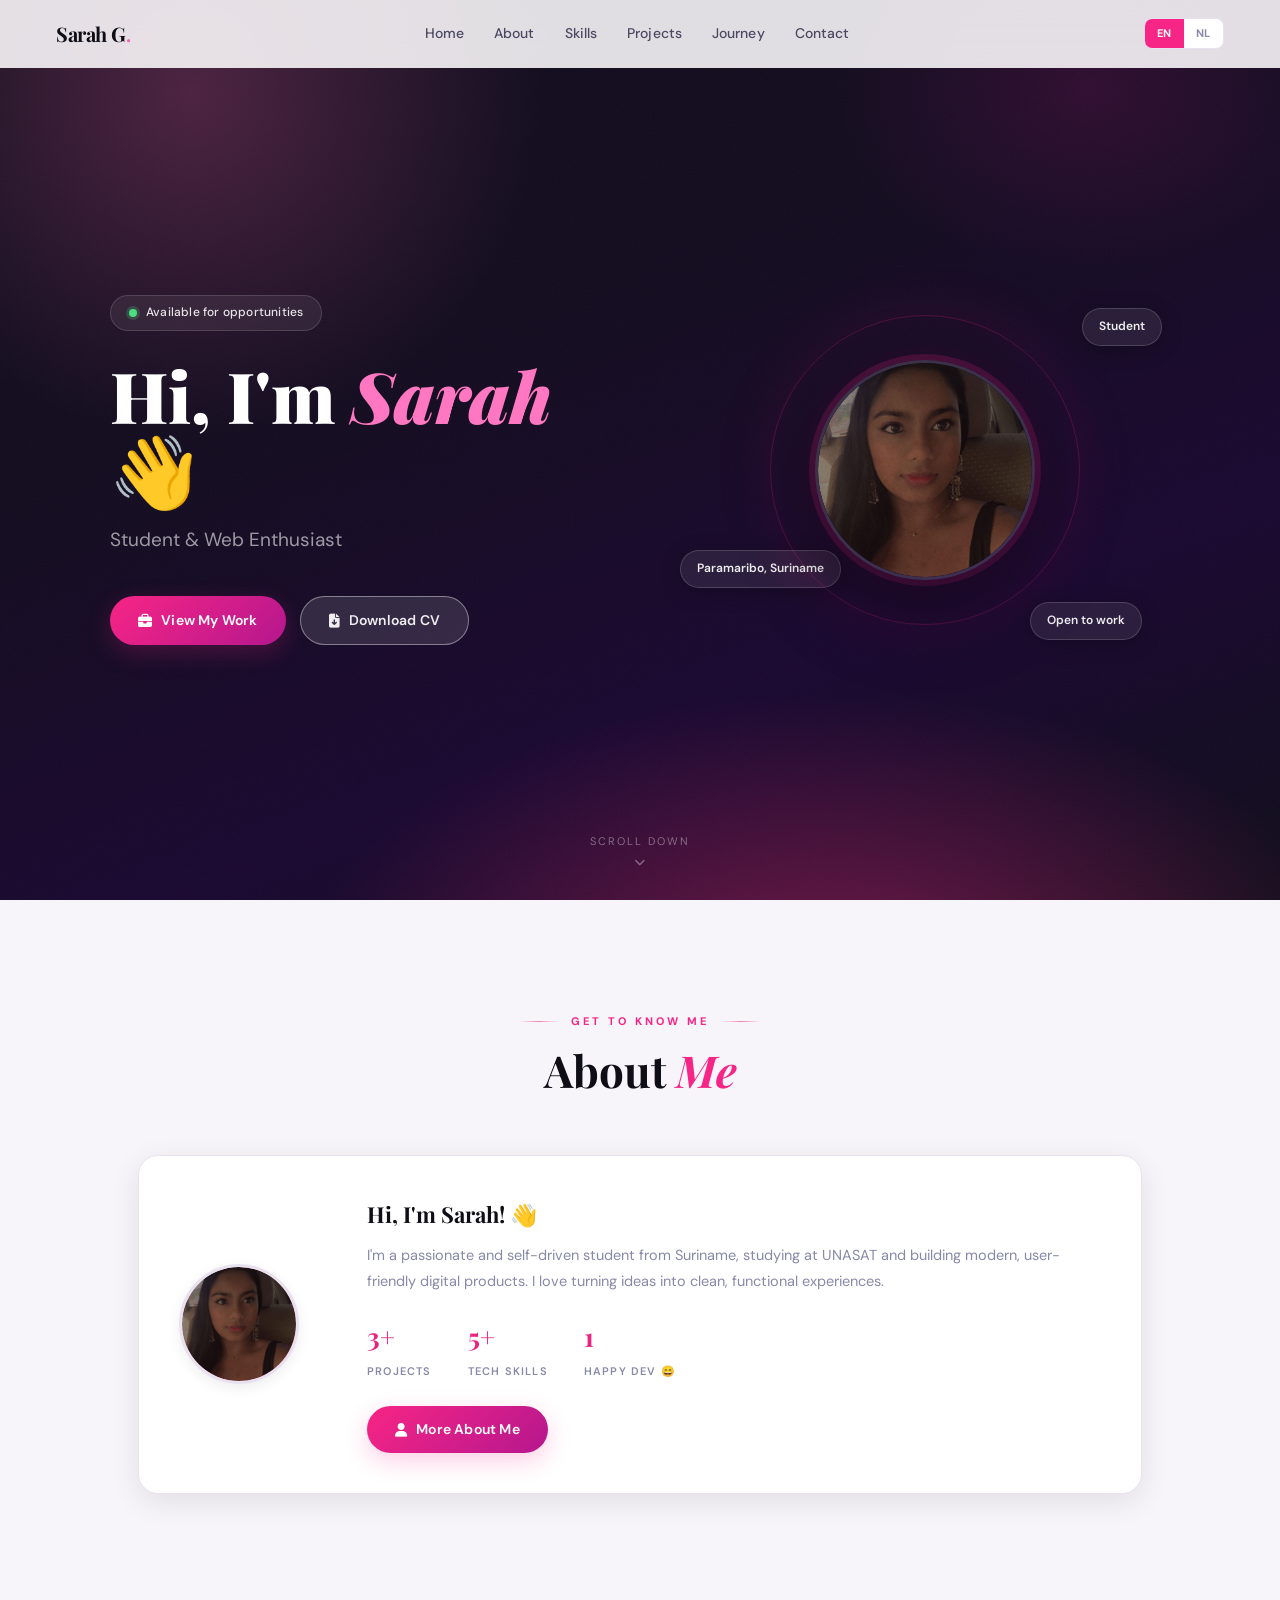
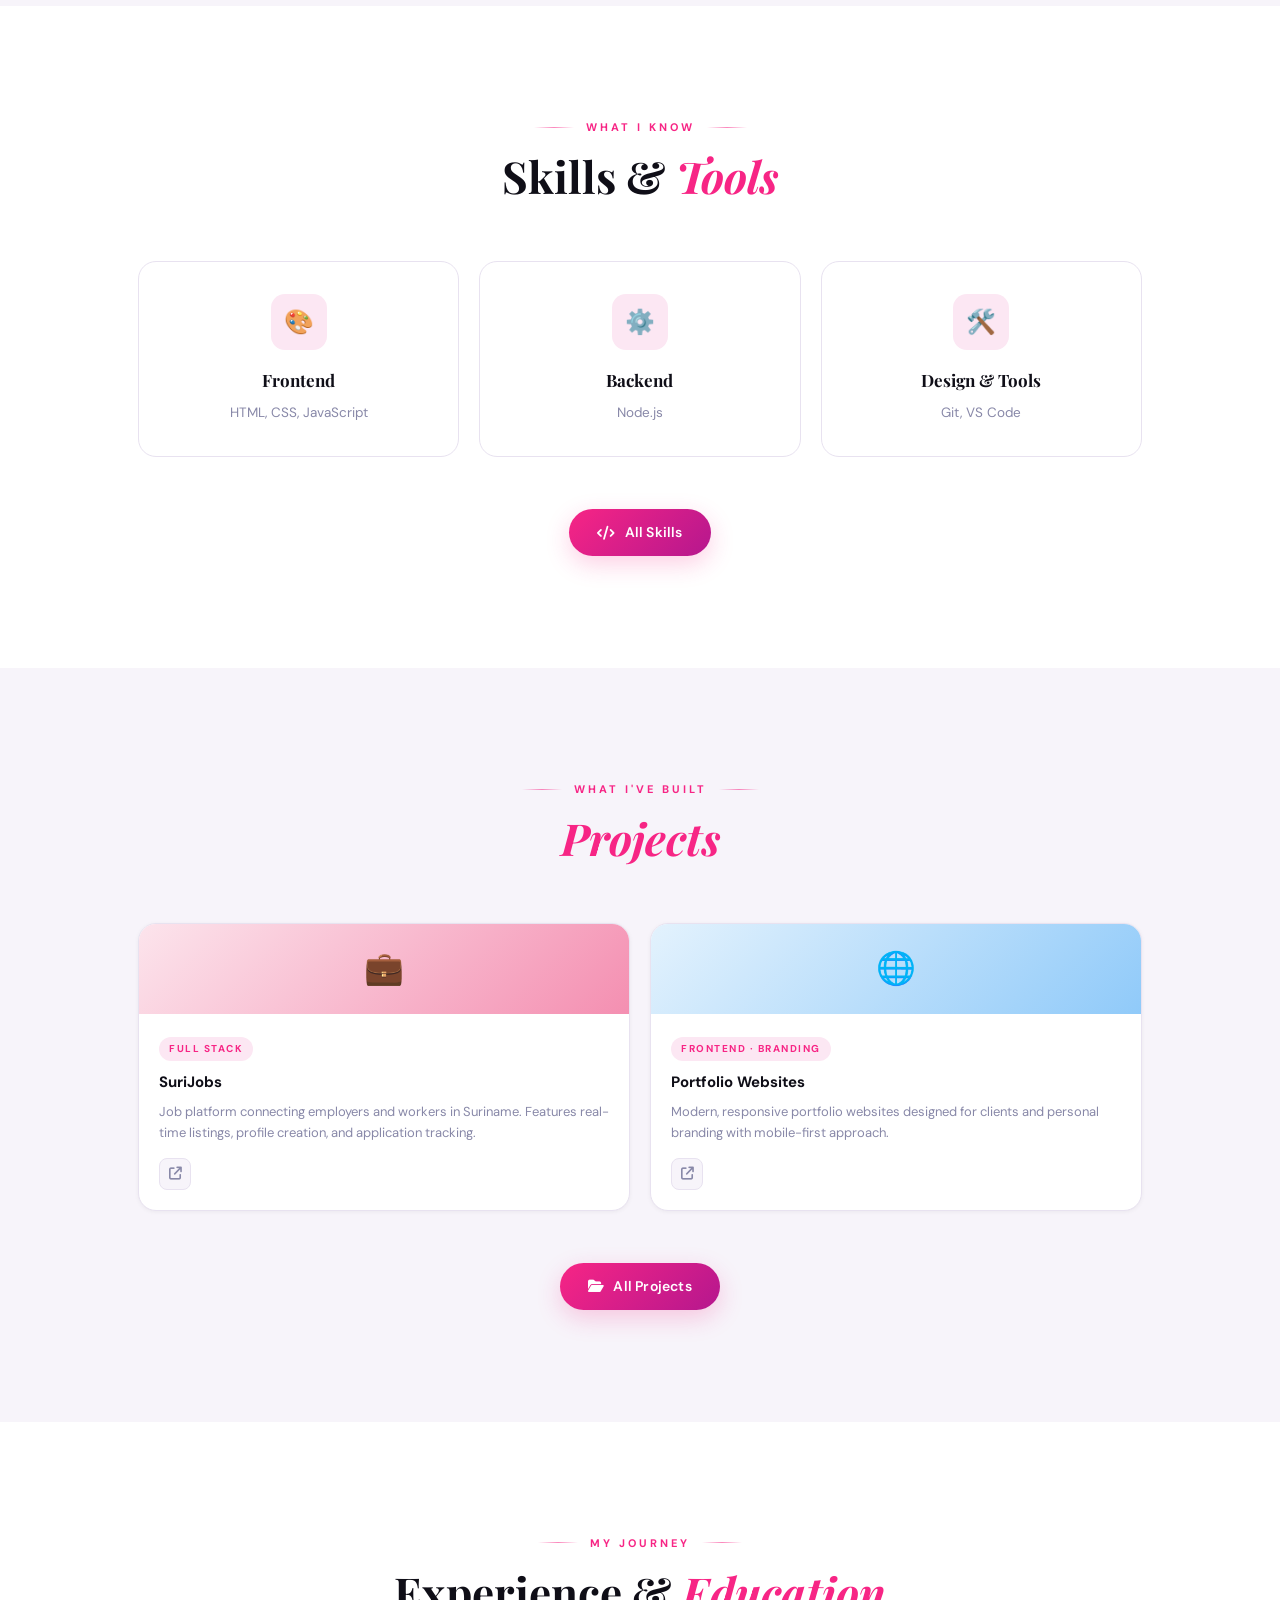
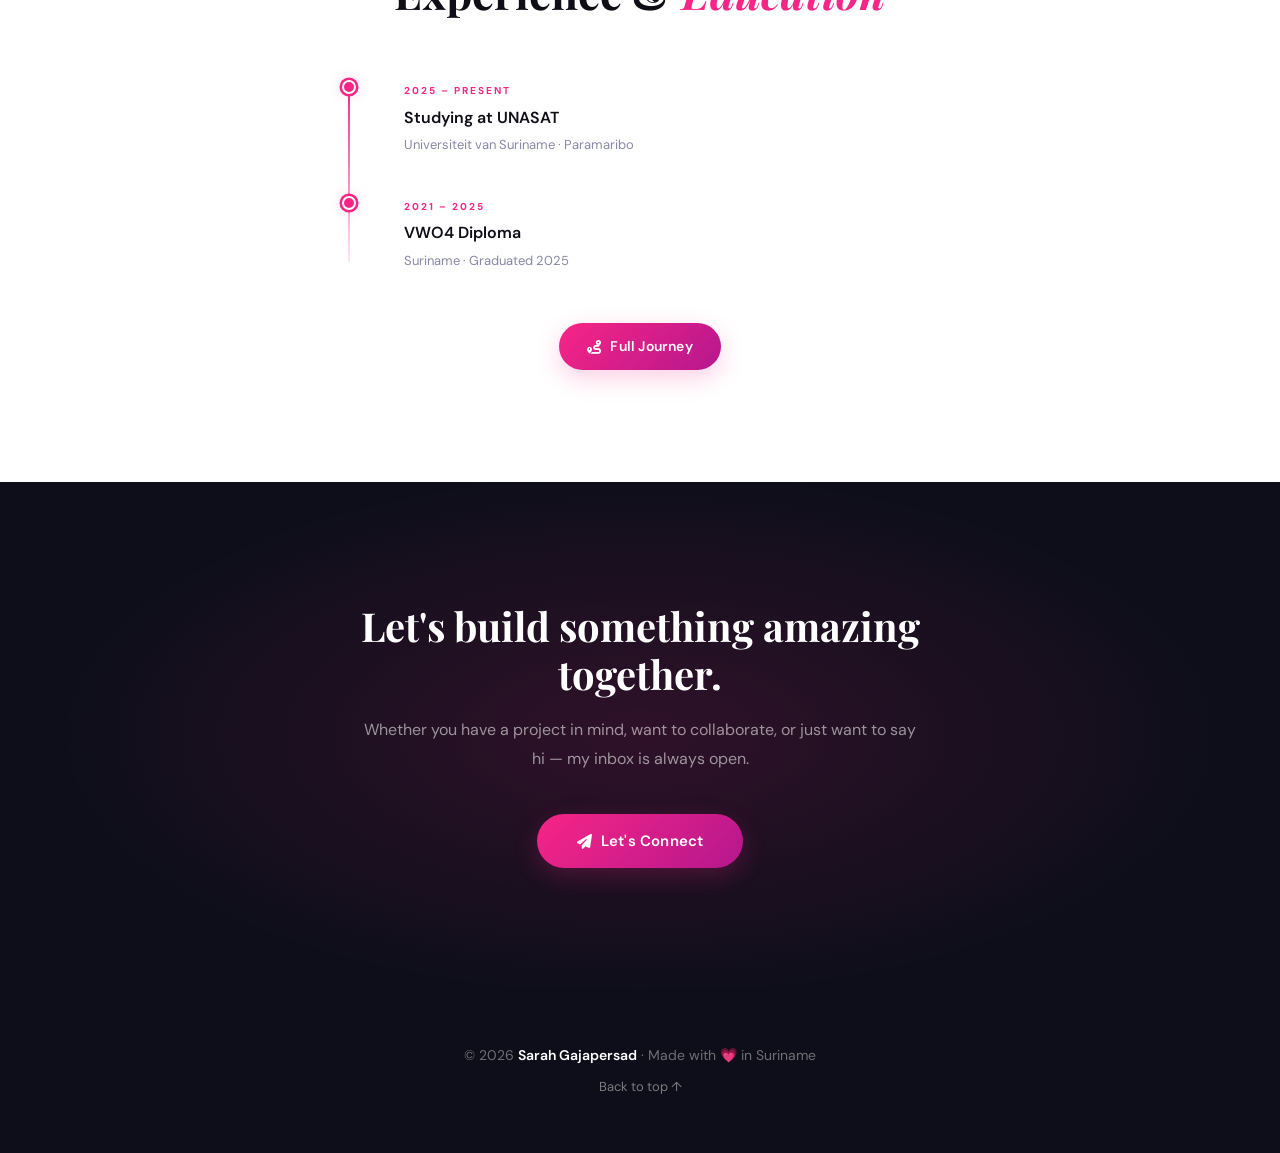
==== commit 06acdcfa: "portfolio website" ====
--- a/index.html
+++ b/index.html
@@ -1,300 +1,271 @@
 <!DOCTYPE html>
-<html lang="nl">
+<html lang="en">
 <head>
-  <meta charset="UTF-8" />
-  <meta name="viewport" content="width=device-width, initial-scale=1.0"/>
-  <title>SuriJobs Werkgever</title>
-
-  <link rel="stylesheet" href="style.css"/>
-
-  <!-- FONT -->
-  <link rel="preconnect" href="https://fonts.googleapis.com">
-  <link href="https://fonts.googleapis.com/css2?family=Poppins:wght@300;400;500;600;700;800&display=swap" rel="stylesheet">
+    <meta charset="utf-8" />
+    <meta name="viewport" content="width=device-width, initial-scale=1" />
+    <title>Sarah Gajapersad</title>
+    <link href="https://fonts.googleapis.com/css2?family=Playfair+Display:ital,wght@0,700;0,900;1,700&family=DM+Sans:wght@300;400;500;600&display=swap" rel="stylesheet">
+    <link rel="stylesheet" href="https://cdnjs.cloudflare.com/ajax/libs/font-awesome/6.5.0/css/all.min.css" />
+    <link rel="stylesheet" href="css/global.css" />
+    <link rel="stylesheet" href="css/index.css" />
 </head>
-
-<body>
-
-  <!-- HEADER -->
-  <header class="top-header">
-
-    <div class="logo">
-      <h1>
-        <span class="red">Suri</span><span class="green">Jobs</span>
-      </h1>
-
-      <p>Vind talent. Bouw aan de toekomst.</p>
-    </div>
-
-    <!-- SEARCH -->
-    <div class="search-box">
-      <span>🔍</span>
-
-      <input type="text" placeholder="Zoek kandidaten / branche">
-
-      <button>✕</button>
-    </div>
-
-    <!-- USER -->
-    <div class="user-section">
-
-      <div class="notification">
-        🔔
-        <span class="notification-count">3</span>
-      </div>
-
-      <div class="user-card">
-
-        <div class="avatar" id="avatar">
-          ?
-        </div>
-
-        <div class="user-info">
-          <h3 id="companyName">Nog niet ingelogd</h3>
-          <p id="accountType">Werkgever account</p>
-        </div>
-
-      </div>
-
-    </div>
-
-  </header>
-
-  <!-- NAVIGATION -->
-  <nav class="navbar">
-
-    <a class="active">Homepagina</a>
-    <a>Kandidaten</a>
-    <a>Vacatures</a>
-    <a>Sollicitaties</a>
-    <a>Diensten</a>
-    <a>Markt</a>
-    <a>Meldingen</a>
-    <a>Bedrijfsprofiel</a>
-
-  </nav>
-
-  <!-- HERO -->
-  <section class="hero-section">
-
-    <!-- LEFT -->
-    <div class="hero-card">
-
-      <h2>
-        Hallo
-        <span id="welcomeName">Werkgever</span>
-      </h2>
-
-      <p>
-        Vind snel geschikte werknemers in Suriname.
-        Plaats vacatures, ontdek kandidaten en beheer
-        sollicitaties eenvoudig via SuriJobs.
-      </p>
-
-      <button class="primary-btn">
-        + Nieuwe vacature plaatsen
-      </button>
-
-    </div>
-
-    <!-- RIGHT -->
-    <div class="hero-image">
-
-      <div class="candidate-grid">
-
-        <div class="candidate"></div>
-        <div class="candidate"></div>
-        <div class="candidate"></div>
-        <div class="candidate"></div>
-
-      </div>
-
-      <div class="magnifier"></div>
-
-    </div>
-
-  </section>
-
-  <!-- QUICK ACTIONS -->
-  <section class="quick-actions">
-
-    <h2>Snelle acties</h2>
-
-    <div class="cards">
-
-      <div class="card">
-        <div class="icon">👥</div>
-
-        <h3>Kandidaten</h3>
-
-        <p>
-          Zoek en filter werkzoekenden op branche,
-          ervaring en locatie.
-        </p>
-
-        <span>→</span>
-      </div>
-
-      <div class="card">
-        <div class="icon">💼</div>
-
-        <h3>Vacatures</h3>
-
-        <p>
-          Plaats nieuwe vacatures en beheer
-          al jouw openstaande vacatures.
-        </p>
-
-        <span>→</span>
-      </div>
-
-      <div class="card">
-        <div class="icon">📄</div>
-
-        <h3>Sollicitaties</h3>
-
-        <p>
-          Bekijk en beheer alle sollicitaties
-          op jouw vacatures.
-        </p>
-
-        <span>→</span>
-      </div>
-
-      <div class="card">
-        <div class="icon">🧩</div>
-
-        <h3>Diensten</h3>
-
-        <p>
-          Ontdek diensten die jouw bedrijf
-          kunnen ondersteunen.
-        </p>
-
-        <span>→</span>
-      </div>
-
-      <div class="card">
-        <div class="icon">🛒</div>
-
-        <h3>Markt</h3>
-
-        <p>
-          Boost jouw bereik met promoties
-          en premium pakketten.
-        </p>
-
-        <span>→</span>
-      </div>
-
-      <div class="card">
-        <div class="icon">🏢</div>
-
-        <h3>Bedrijfsprofiel</h3>
-
-        <p>
-          Beheer jouw bedrijfspagina
-          en laat je bedrijf opvallen.
-        </p>
-
-        <span>→</span>
-      </div>
-
-    </div>
-
-  </section>
-
-  <!-- STATS -->
-  <section class="stats-section">
-
-    <div class="stats-header">
-
-      <h2>Overzicht</h2>
-
-      <button>📅 Deze maand</button>
-
-    </div>
-
-    <div class="stats-grid">
-
-      <div class="stat-card">
-        <h1>128</h1>
-        <p>Sollicitaties</p>
-      </div>
-
-      <div class="stat-card">
-        <h1>456</h1>
-        <p>Profielweergaven</p>
-      </div>
-
-      <div class="stat-card">
-        <h1>8</h1>
-        <p>Actieve vacatures</p>
-      </div>
-
-      <div class="stat-card">
-        <h1>24</h1>
-        <p>Berichten</p>
-      </div>
-
-    </div>
-
-  </section>
-
-  <!-- BOOST -->
-  <section class="boost-section">
-
-    <div class="boost-left">
-
-      <h2>
-        Boost jouw vacatures en bereik meer talent!
-      </h2>
-
-      <p>
-        Gebruik onze premium pakketten om jouw vacatures
-        bovenaan te plaatsen en sneller de juiste kandidaten
-        te vinden.
-      </p>
-
-      <button>
-        Bekijk pakketten →
-      </button>
-
-    </div>
-
-    <div class="boost-right">
-      🚀
-    </div>
-
-  </section>
-
-  <!-- FOOTER -->
-  <footer>
-
-    <div class="help">
-
-      <div class="help-icon">
-        🎧
-      </div>
-
-      <div>
-
-        <h3>Hulp nodig?</h3>
-
-        <p>
-          Ons team staat klaar om je te helpen bij al je vragen.
-        </p>
-
-      </div>
-
-    </div>
-
-    <button class="contact-btn">
-      Neem contact op
-    </button>
-
-  </footer>
-
-  <script src="script.js"></script>
-
+<body data-current="home">
+
+<div id="cursor-dot"></div>
+<div id="cursor-ring"></div>
+<div id="loader"><div class="loader-heart"></div></div>
+
+<nav id="navbar">
+    <a class="nav-logo" href="index.html">Sarah G<em>.</em></a>
+    <div class="nav-links" id="navLinks">
+        <a href="index.html"    data-page="home"     data-i18n="nav_home">Home</a>
+        <a href="about.html"    data-page="about"    data-i18n="nav_about">About</a>
+        <a href="skills.html"   data-page="skills"   data-i18n="nav_skills">Skills</a>
+        <a href="projects.html" data-page="projects" data-i18n="nav_projects">Projects</a>
+        <a href="journey.html"  data-page="journey"  data-i18n="nav_journey">Journey</a>
+        <a href="contact.html"  data-page="contact"  data-i18n="nav_contact">Contact</a>
+    </div>
+    <div class="nav-right">
+        <div id="langToggle">
+            <div class="lang-btn active" data-lang="en">EN</div>
+            <div class="lang-btn"        data-lang="nl">NL</div>
+        </div>
+        <div class="hamburger" id="hamburger" aria-label="Menu">
+            <span></span><span></span><span></span>
+        </div>
+    </div>
+</nav>
+
+<!-- ══════════════════════════════════════════
+     HERO
+══════════════════════════════════════════ -->
+<section class="hero">
+    <div class="hero-blob blob-1"></div>
+    <div class="hero-blob blob-2"></div>
+    <div class="hero-blob blob-3"></div>
+
+    <div class="hero-inner">
+        <div class="hero-text">
+            <div class="hero-chip">
+                <span class="status-dot"></span>
+                <span data-i18n="hero_available">Available for opportunities</span>
+            </div>
+            <h1>Hi, I'm <em>Sarah</em> 👋</h1>
+            <p class="tagline" data-i18n="hero_tagline">Student &amp; Web Enthusiast</p>
+            <div class="hero-cta">
+                <a href="projects.html" class="btn btn-primary">
+                    <i class="fa-solid fa-briefcase"></i>
+                    <span data-i18n="hero_view_work">View My Work</span>
+                </a>
+                <a href="../resume.pdf" class="btn btn-outline" download>
+                    <i class="fa-solid fa-file-arrow-down"></i>
+                    <span data-i18n="hero_download_cv">Download CV</span>
+                </a>
+            </div>
+        </div>
+
+        <div class="hero-visual">
+            <div class="hero-ring"></div>
+            <div class="hero-avatar"><img src="images/sarah.jpg" alt="Sarah Gajapersad" /></div>
+
+            <div class="float-tag tag-1">Student</div>
+            <div class="float-tag tag-2">Paramaribo, Suriname</div>
+            <div class="float-tag tag-3">Open to work</div>
+        </div>
+    </div>
+
+    <div class="scroll-hint">
+        <span data-i18n="hero_scroll">Scroll down</span>
+        <i class="fa-solid fa-chevron-down"></i>
+    </div>
+</section>
+
+<!-- ══════════════════════════════════════════
+     ABOUT SNAPSHOT
+══════════════════════════════════════════ -->
+<section class="home-section home-section-alt">
+    <div class="container">
+        <div class="eyebrow">
+            <span class="eyebrow-line"></span>
+            <p class="section-label" data-i18n="about_label">Get to know me</p>
+            <span class="eyebrow-line"></span>
+        </div>
+        <h2 class="section-title">About <em>Me</em></h2>
+
+        <div class="snap-about reveal">
+            <div class="snap-avatar"><img src="images/sarah.jpg" alt="Sarah Gajapersad" /></div>
+            <div class="snap-about-text">
+                <h3 data-i18n="about_greeting">Hi, I'm Sarah! 👋</h3>
+                <p data-i18n="about_p1">I'm a passionate and self-driven full stack developer from Suriname, building modern and user-friendly digital products. I love turning ideas into clean, functional experiences.</p>
+                <div class="snap-stats">
+                    <div class="snap-stat">
+                        <div class="snap-num">3+</div>
+                        <div class="snap-lbl" data-i18n="about_stat1">Projects</div>
+                    </div>
+                    <div class="snap-stat">
+                        <div class="snap-num">5+</div>
+                        <div class="snap-lbl" data-i18n="about_stat2">Tech skills</div>
+                    </div>
+                    <div class="snap-stat">
+                        <div class="snap-num">1</div>
+                        <div class="snap-lbl" data-i18n="about_stat3">Happy dev 😄</div>
+                    </div>
+                </div>
+                <a href="about.html" class="btn btn-pink">
+                    <i class="fa-solid fa-user"></i> More About Me
+                </a>
+            </div>
+        </div>
+    </div>
+</section>
+
+<!-- ══════════════════════════════════════════
+     SKILLS SNAPSHOT
+══════════════════════════════════════════ -->
+<section class="home-section">
+    <div class="container">
+        <div class="eyebrow">
+            <span class="eyebrow-line"></span>
+            <p class="section-label" data-i18n="skills_label">What I know</p>
+            <span class="eyebrow-line"></span>
+        </div>
+        <h2 class="section-title">Skills &amp; <em>Tools</em></h2>
+
+        <div class="snap-skills">
+            <div class="snap-skill-card reveal">
+                <div class="snap-skill-icon">🎨</div>
+                <h4 data-i18n="skills_fe">Frontend</h4>
+                <p>HTML, CSS, JavaScript</p>
+            </div>
+            <div class="snap-skill-card reveal reveal-d2">
+                <div class="snap-skill-icon">⚙️</div>
+                <h4 data-i18n="skills_be">Backend</h4>
+                <p>Node.js</p>
+            </div>
+            <div class="snap-skill-card reveal reveal-d3">
+                <div class="snap-skill-icon">🛠️</div>
+                <h4 data-i18n="skills_design">Design &amp; Tools</h4>
+                <p>Git, VS Code</p>
+            </div>
+        </div>
+
+        <div class="snap-cta">
+            <a href="skills.html" class="btn btn-pink">
+                <i class="fa-solid fa-code"></i> All Skills
+            </a>
+        </div>
+    </div>
+</section>
+
+<!-- ══════════════════════════════════════════
+     PROJECTS SNAPSHOT
+══════════════════════════════════════════ -->
+<section class="home-section home-section-alt">
+    <div class="container">
+        <div class="eyebrow">
+            <span class="eyebrow-line"></span>
+            <p class="section-label" data-i18n="projects_label">What I've built</p>
+            <span class="eyebrow-line"></span>
+        </div>
+        <h2 class="section-title"><em>Projects</em></h2>
+
+        <div class="snap-projects">
+            <div class="snap-project-card reveal">
+                <div class="snap-proj-thumb thumb-pink">💼</div>
+                <div class="snap-proj-body">
+                    <span class="snap-proj-tag" data-i18n="proj1_tag">Full Stack</span>
+                    <h4 data-i18n="proj1_title">SuriJobs</h4>
+                    <p data-i18n="proj1_desc">Job platform connecting employers and workers in Suriname.</p>
+                    <div class="snap-proj-links">
+                        <a href="#" class="snap-proj-link" title="View SuriJobs demo"><i class="fa-solid fa-arrow-up-right-from-square"></i></a>
+                    </div>
+                </div>
+            </div>
+            <div class="snap-project-card reveal reveal-d2">
+                <div class="snap-proj-thumb thumb-blue">🌐</div>
+                <div class="snap-proj-body">
+                    <span class="snap-proj-tag" data-i18n="proj3_tag">Frontend · Branding</span>
+                    <h4 data-i18n="proj3_title">Portfolio Websites</h4>
+                    <p data-i18n="proj3_desc">Modern, responsive portfolio sites with mobile-first design.</p>
+                    <div class="snap-proj-links">
+                        <a href="#" class="snap-proj-link" title="View Portfolio Websites demo"><i class="fa-solid fa-arrow-up-right-from-square"></i></a>
+                    </div>
+                </div>
+            </div>
+        </div>
+
+        <div class="snap-cta">
+            <a href="projects.html" class="btn btn-pink">
+                <i class="fa-solid fa-folder-open"></i> All Projects
+            </a>
+        </div>
+    </div>
+</section>
+
+<!-- ══════════════════════════════════════════
+     JOURNEY SNAPSHOT
+══════════════════════════════════════════ -->
+<section class="home-section">
+    <div class="container">
+        <div class="eyebrow">
+            <span class="eyebrow-line"></span>
+            <p class="section-label" data-i18n="tl_label">My journey</p>
+            <span class="eyebrow-line"></span>
+        </div>
+        <h2 class="section-title">Experience &amp; <em>Education</em></h2>
+
+        <div class="snap-timeline reveal">
+            <div class="snap-tl-item">
+                <div class="snap-tl-dot"></div>
+                <span class="snap-tl-year" data-i18n="tl2_date">2025 – Present</span>
+                <div class="snap-tl-content">
+                    <h4 data-i18n="tl2_title">Studying at UNASAT</h4>
+                    <p data-i18n="tl2_sub">Universiteit van Suriname · Paramaribo</p>
+                </div>
+            </div>
+            <div class="snap-tl-item">
+                <div class="snap-tl-dot"></div>
+                <span class="snap-tl-year" data-i18n="tl4_date">2021 – 2025</span>
+                <div class="snap-tl-content">
+                    <h4 data-i18n="tl4_title">VWO4 Diploma</h4>
+                    <p data-i18n="tl4_sub">Suriname · Graduated 2025</p>
+                </div>
+            </div>
+        </div>
+
+        <div class="snap-cta">
+            <a href="journey.html" class="btn btn-pink">
+                <i class="fa-solid fa-route"></i> Full Journey
+            </a>
+        </div>
+    </div>
+</section>
+
+
+<!-- ══════════════════════════════════════════
+     CONTACT CTA
+══════════════════════════════════════════ -->
+<section class="home-contact-cta">
+    <div class="cta-blob cta-blob-1"></div>
+    <div class="cta-blob cta-blob-2"></div>
+    <div class="container">
+        <div class="cta-inner">
+            <div class="cta-emoji">💌</div>
+            <h2 data-i18n="contact_h3">Let's build something amazing! 💕</h2>
+            <p data-i18n="contact_p">Whether you have a project in mind, want to collaborate, or just want to say hi — my inbox is always open.</p>
+            <a href="contact.html" class="btn btn-primary btn-lg">
+                <i class="fa-solid fa-paper-plane"></i>
+                <span data-i18n="about_connect">Let's Connect</span>
+            </a>
+        </div>
+    </div>
+</section>
+
+<footer>
+    <p>© 2026 <strong class="footer-name">Sarah Gajapersad</strong> · Made with <span class="footer-heart">💗</span> in Suriname</p>
+    <p class="footer-sub"><a href="index.html" data-i18n="footer_top">Back to top ↑</a></p>
+</footer>
+
+<script src="js/script.js"></script>
 </body>
-</html>+</html>
--- a/css/global.css
+++ b/css/global.css
@@ -0,0 +1,304 @@
+*, *::before, *::after { box-sizing: border-box; margin: 0; padding: 0; }
+
+:root {
+    /* ── Brand ── */
+    --pink:           #f72585;
+    --pink-light:     #ff77c0;
+    --pink-pale:      #fce7f3;
+    --pink-dark:      #c81f6b;
+    --pink-glow:      rgba(247, 37, 133, 0.18);
+    --pink-glow-lg:   rgba(247, 37, 133, 0.28);
+
+    /* ── Neutrals ── */
+    --bg:             #fefcfe;
+    --bg-alt:         #ffffff;
+    --surface-2:      #f7f4fa;
+    --text:           #0f0e17;
+    --text-2:         #4a4862;
+    --muted:          #8888a8;
+    --border:         #e8e2f0;
+    --border-2:       #d4ccdf;
+
+    /* ── Dark surfaces ── */
+    --dark:           #0e0e1a;
+    --dark-2:         #1a1a30;
+
+    /* ── Shadows ── */
+    --shadow-xs:      0 1px 4px rgba(0, 0, 0, 0.05);
+    --shadow-sm:      0 4px 14px rgba(0, 0, 0, 0.07);
+    --shadow-md:      0 8px 30px rgba(0, 0, 0, 0.09);
+    --shadow-lg:      0 20px 64px rgba(0, 0, 0, 0.11);
+    --shadow-pink:    0 8px 24px rgba(247, 37, 133, 0.22);
+    --shadow-pink-lg: 0 16px 48px rgba(247, 37, 133, 0.30);
+
+    /* ── Legacy compat ── */
+    --accent:       var(--pink);
+    --accent-light: var(--pink-light);
+    --accent-pale:  var(--pink-pale);
+    --accent-dark:  var(--pink-dark);
+    --card-shadow:  var(--shadow-md);
+    --nav-h:        68px;
+}
+
+html { scroll-behavior: smooth; }
+
+body {
+    font-family: 'DM Sans', sans-serif;
+    background: var(--bg);
+    color: var(--text);
+    overflow-x: hidden;
+    line-height: 1.65;
+    -webkit-font-smoothing: antialiased;
+    -moz-osx-font-smoothing: grayscale;
+}
+
+a { text-decoration: none; color: inherit; }
+em { font-style: italic; }
+
+/* ── Cursor (disabled) ── */
+#cursor-dot, #cursor-ring { display: none !important; }
+body, a, button, .btn, .project-link, .social-link, .hamburger, #langToggle {
+    cursor: auto !important;
+}
+a, button, .btn, .project-link, .social-link, .lang-btn, .hamburger {
+    cursor: pointer !important;
+}
+
+/* ── Loader ── */
+#loader {
+    position: fixed; inset: 0;
+    background: var(--bg);
+    display: flex; align-items: center; justify-content: center;
+    z-index: 9999;
+    transition: opacity 0.5s ease, visibility 0.5s ease;
+}
+#loader.done { opacity: 0; visibility: hidden; }
+.loader-heart { font-size: 0; }
+.loader-heart::after {
+    content: 'SG';
+    display: block;
+    font-family: 'Playfair Display', serif;
+    font-size: 48px; font-weight: 700;
+    background: linear-gradient(135deg, var(--pink), var(--pink-light));
+    -webkit-background-clip: text;
+    -webkit-text-fill-color: transparent;
+    background-clip: text;
+    letter-spacing: -1px;
+    animation: loaderPulse 1s ease-in-out infinite alternate;
+}
+@keyframes loaderPulse { to { opacity: 0.2; } }
+
+/* ── Navbar ── */
+nav {
+    position: fixed; top: 0; left: 0; right: 0; z-index: 200;
+    height: var(--nav-h);
+    display: flex; align-items: center; justify-content: space-between;
+    padding: 0 56px;
+    background: rgba(254, 252, 254, 0.88);
+    -webkit-backdrop-filter: blur(20px);
+    backdrop-filter: blur(20px);
+    border-bottom: 1px solid transparent;
+    transition: border-color 0.3s, box-shadow 0.3s;
+}
+nav.scrolled {
+    border-color: var(--border);
+    box-shadow: 0 2px 24px rgba(15, 23, 42, 0.06);
+}
+
+.nav-logo {
+    font-family: 'Playfair Display', serif;
+    font-weight: 700; font-size: 20px;
+    color: var(--text); letter-spacing: -0.5px;
+}
+.nav-logo em {
+    font-style: normal;
+    background: linear-gradient(135deg, var(--pink) 0%, var(--pink-light) 100%);
+    -webkit-background-clip: text;
+    -webkit-text-fill-color: transparent;
+    background-clip: text;
+}
+
+.nav-links { display: flex; gap: 2px; }
+.nav-links a {
+    font-size: 14px; font-weight: 500;
+    color: var(--text-2);
+    padding: 7px 14px; border-radius: 10px;
+    transition: background 0.18s, color 0.18s;
+    letter-spacing: 0.1px;
+}
+.nav-links a::after { display: none; }
+.nav-links a:hover {
+    background: var(--surface-2);
+    color: var(--text);
+}
+.nav-links a.active-page {
+    color: var(--pink);
+    background: var(--pink-pale);
+    font-weight: 600;
+}
+
+.nav-right { display: flex; align-items: center; gap: 14px; }
+
+#langToggle {
+    display: flex;
+    border: 1px solid var(--border);
+    border-radius: 8px; overflow: hidden;
+    background: var(--bg-alt);
+}
+.lang-btn {
+    font-size: 11px; font-weight: 700;
+    padding: 5px 12px; color: var(--muted);
+    background: transparent;
+    transition: background 0.2s, color 0.2s;
+    cursor: pointer !important;
+    letter-spacing: 0.5px;
+}
+.lang-btn.active { background: var(--pink); color: white; }
+
+.hamburger { display: none; flex-direction: column; gap: 5px; padding: 4px; }
+.hamburger span { width: 22px; height: 1.5px; background: var(--text); border-radius: 2px; transition: 0.3s; }
+
+/* ── Page Main ── */
+.page-main {
+    padding-top: calc(var(--nav-h) + 72px);
+    padding-bottom: 120px;
+    min-height: 100vh;
+    background: var(--bg-alt);
+}
+.container { max-width: 1060px; margin: 0 auto; padding: 0 28px; }
+
+/* ── Section Header ── */
+.eyebrow {
+    display: flex; align-items: center; gap: 12px;
+    justify-content: center; margin-bottom: 16px;
+}
+.eyebrow-line {
+    flex: 1; max-width: 40px; height: 1px;
+    background: linear-gradient(90deg, transparent, var(--pink), transparent);
+    opacity: 0.55;
+}
+.section-label {
+    font-size: 11px; font-weight: 700;
+    letter-spacing: 3px; text-transform: uppercase;
+    color: var(--pink); white-space: nowrap;
+}
+h2.section-title {
+    font-family: 'Playfair Display', serif;
+    text-align: center;
+    font-size: clamp(30px, 4vw, 44px);
+    font-weight: 700; color: var(--text);
+    margin-bottom: 60px; line-height: 1.1;
+}
+h2.section-title em {
+    color: var(--pink);
+    font-style: italic;
+}
+
+/* ── Reveal ── */
+.reveal {
+    opacity: 0; transform: translateY(24px);
+    transition: opacity 0.65s ease, transform 0.65s ease;
+}
+.reveal.visible { opacity: 1; transform: translateY(0); }
+.reveal-d1 { transition-delay: 0.10s; }
+.reveal-d2 { transition-delay: 0.18s; }
+.reveal-d3 { transition-delay: 0.26s; }
+
+/* ── Buttons ── */
+.btn {
+    display: inline-flex; align-items: center; gap: 9px;
+    padding: 12px 28px; border-radius: 50px;
+    font-family: 'DM Sans', sans-serif;
+    font-weight: 600; font-size: 14px;
+    transition: transform 0.22s, box-shadow 0.22s, background 0.22s;
+    cursor: pointer !important; border: none;
+    letter-spacing: 0.2px; white-space: nowrap;
+}
+.btn:hover { transform: translateY(-2px); }
+
+.btn-primary {
+    background: linear-gradient(135deg, var(--pink) 0%, #b5178e 100%);
+    color: white;
+    box-shadow: var(--shadow-pink);
+}
+.btn-primary:hover {
+    background: linear-gradient(135deg, #ff3498 0%, var(--pink-dark) 100%);
+    box-shadow: var(--shadow-pink-lg);
+}
+
+.btn-outline {
+    background: rgba(255, 255, 255, 0.12);
+    border: 1.5px solid rgba(255, 255, 255, 0.4);
+    color: rgba(255, 255, 255, 0.92);
+    -webkit-backdrop-filter: blur(8px);
+    backdrop-filter: blur(8px);
+}
+.btn-outline:hover {
+    background: rgba(255, 255, 255, 0.22);
+    border-color: rgba(255, 255, 255, 0.7);
+}
+
+.btn-ghost {
+    background: var(--bg-alt);
+    color: var(--text-2);
+    border: 1.5px solid var(--border);
+    border-radius: 50px;
+}
+.btn-ghost:hover { border-color: var(--pink); color: var(--pink); background: var(--pink-pale); }
+
+.btn-pink {
+    background: linear-gradient(135deg, var(--pink) 0%, #b5178e 100%);
+    color: white;
+    box-shadow: var(--shadow-pink);
+}
+.btn-pink:hover {
+    background: linear-gradient(135deg, #ff3498 0%, var(--pink-dark) 100%);
+    box-shadow: var(--shadow-pink-lg);
+    transform: translateY(-2px);
+}
+
+.btn-full { width: 100%; justify-content: center; }
+.btn-group { display: flex; gap: 12px; flex-wrap: wrap; }
+.btn-lg { padding: 15px 40px; font-size: 15px; }
+
+/* ── Thumb Colors ── */
+.thumb-pink       { background: linear-gradient(135deg, #fce4ec 0%, #f48fb1 100%); }
+.thumb-blue       { background: linear-gradient(135deg, #e3f2fd 0%, #90caf9 100%); }
+.thumb-blue-light { background: linear-gradient(135deg, #ede7f6 0%, #b39ddb 100%); }
+.thumb-green      { background: linear-gradient(135deg, #e8f5e9 0%, #81c784 100%); }
+.thumb-orange     { background: linear-gradient(135deg, #fff3e0 0%, #ffb74d 100%); }
+
+/* ── Footer ── */
+footer {
+    background: var(--dark);
+    color: rgba(255, 255, 255, 0.4);
+    text-align: center;
+    padding: 56px 24px;
+    font-size: 14px;
+}
+footer a { color: rgba(255, 255, 255, 0.45); transition: color 0.2s; }
+footer a:hover { color: var(--pink-light); }
+.footer-heart { color: var(--pink-light); }
+.footer-name { color: #fff; font-weight: 600; }
+.footer-sub { margin-top: 8px; font-size: 13px; }
+
+/* ── Mobile Nav ── */
+@media (max-width: 768px) {
+    nav { padding: 0 20px; }
+    .nav-links {
+        display: none;
+        position: absolute; top: 100%; left: 0; right: 0;
+        flex-direction: column; gap: 0;
+        background: var(--bg);
+        border-top: 1px solid var(--border);
+        box-shadow: 0 16px 40px rgba(0, 0, 0, 0.08);
+    }
+    .nav-links.open { display: flex; }
+    .nav-links a {
+        padding: 14px 24px;
+        border-bottom: 1px solid var(--border);
+        color: var(--text);
+        border-radius: 0;
+    }
+    .hamburger { display: flex; }
+}
--- a/css/index.css
+++ b/css/index.css
@@ -0,0 +1,408 @@
+/* ════════════════════════════════════════
+   HERO — dark base with pink glow radials
+════════════════════════════════════════ */
+.hero {
+    min-height: 100vh;
+    display: flex; flex-direction: column;
+    align-items: center; justify-content: center;
+    padding: 120px 56px 80px;
+    background:
+        radial-gradient(ellipse 70% 55% at 65% 110%, rgba(199, 30, 107, 0.55) 0%, transparent 60%),
+        radial-gradient(ellipse 50% 70% at 15% 10%,  rgba(255, 100, 170, 0.25) 0%, transparent 55%),
+        radial-gradient(ellipse 40% 40% at 85% 10%,  rgba(180, 20, 130, 0.18) 0%, transparent 50%),
+        linear-gradient(160deg, #0e0c1a 0%, #130b20 40%, #190730 70%, #0e0c1a 100%);
+    position: relative; overflow: hidden;
+}
+
+/* subtle grain overlay */
+.hero::after {
+    content: '';
+    position: absolute; inset: 0;
+    background-image:
+        url("data:image/svg+xml,%3Csvg xmlns='http://www.w3.org/2000/svg' width='300' height='300'%3E%3Cfilter id='n'%3E%3CfeTurbulence type='fractalNoise' baseFrequency='0.75' numOctaves='4' stitchTiles='stitch'/%3E%3C/filter%3E%3Crect width='300' height='300' filter='url(%23n)' opacity='0.035'/%3E%3C/svg%3E");
+    background-repeat: repeat;
+    pointer-events: none;
+    z-index: 0;
+}
+
+.hero-blob { display: none; }
+
+.hero-inner {
+    display: grid; grid-template-columns: 1fr 1fr;
+    gap: 80px; align-items: center;
+    max-width: 1060px; width: 100%;
+    position: relative; z-index: 1;
+}
+
+/* ── Availability chip ── */
+.hero-chip {
+    display: inline-flex; align-items: center; gap: 9px;
+    background: rgba(255, 255, 255, 0.07);
+    border: 1px solid rgba(255, 255, 255, 0.14);
+    color: rgba(255, 255, 255, 0.88);
+    font-size: 12px; font-weight: 500;
+    padding: 7px 18px; border-radius: 50px;
+    -webkit-backdrop-filter: blur(12px);
+    backdrop-filter: blur(12px);
+    margin-bottom: 28px;
+    letter-spacing: 0.2px;
+    will-change: opacity, transform;
+    animation: fadeUp 0.7s ease both;
+}
+.status-dot {
+    width: 8px; height: 8px; border-radius: 50%;
+    background: #4ade80;
+    box-shadow: 0 0 0 3px rgba(74, 222, 128, 0.2);
+    display: inline-block;
+    animation: statusPulse 2.5s ease-in-out infinite;
+}
+@keyframes statusPulse {
+    0%, 100% { box-shadow: 0 0 0 3px rgba(74, 222, 128, 0.2); }
+    50%       { box-shadow: 0 0 0 6px rgba(74, 222, 128, 0.07); }
+}
+
+/* ── Headline ── */
+.hero-text h1 {
+    font-family: 'Playfair Display', serif;
+    font-size: clamp(42px, 5.5vw, 72px);
+    font-weight: 900; color: #fff; line-height: 1.03;
+    will-change: opacity, transform;
+    animation: fadeUp 0.7s 0.1s ease both;
+}
+.hero-text h1 em {
+    color: var(--pink-light);
+    font-style: italic;
+}
+
+/* ── Tagline ── */
+.hero-text .tagline {
+    font-size: clamp(16px, 1.8vw, 19px);
+    color: rgba(255, 255, 255, 0.58);
+    margin-top: 20px; font-weight: 400; line-height: 1.7;
+    will-change: opacity, transform;
+    animation: fadeUp 0.7s 0.2s ease both;
+}
+
+/* ── CTA row ── */
+.hero-cta {
+    display: flex; gap: 14px; flex-wrap: wrap;
+    margin-top: 40px;
+    will-change: opacity, transform;
+    animation: fadeUp 0.7s 0.3s ease both;
+}
+
+/* ── Photo side ── */
+.hero-visual {
+    position: relative;
+    display: flex; align-items: center; justify-content: center;
+    height: 380px;
+    will-change: opacity, transform;
+    animation: fadeUp 0.7s 0.15s ease both;
+}
+
+.hero-ring {
+    position: absolute; width: 310px; height: 310px;
+    border-radius: 50%;
+    background: transparent;
+    border: 1px solid rgba(247, 37, 133, 0.25);
+    box-shadow:
+        0 0 60px rgba(247, 37, 133, 0.10),
+        inset 0 0 60px rgba(247, 37, 133, 0.06);
+    animation: ringPulse 5s ease-in-out infinite;
+}
+@keyframes ringPulse {
+    0%, 100% { transform: scale(1);    opacity: 0.9; }
+    50%       { transform: scale(1.04); opacity: 0.55; }
+}
+
+.hero-avatar {
+    width: 220px; height: 220px; border-radius: 50%;
+    border: 3px solid rgba(255, 255, 255, 0.15);
+    display: flex; align-items: center; justify-content: center;
+    position: relative; z-index: 1;
+    overflow: hidden;
+    box-shadow:
+        0 30px 80px rgba(0, 0, 0, 0.4),
+        0 0 0 6px rgba(247, 37, 133, 0.18),
+        0 0 40px rgba(247, 37, 133, 0.12);
+}
+.hero-avatar img {
+    width: 100%; height: 100%;
+    object-fit: cover; border-radius: 50%;
+}
+.hero-avatar::after { display: none; }
+
+/* ── Floating labels ── */
+.float-tag {
+    position: absolute;
+    background: rgba(255, 255, 255, 0.08);
+    border: 1px solid rgba(255, 255, 255, 0.16);
+    color: rgba(255, 255, 255, 0.92);
+    font-size: 12px; font-weight: 600;
+    padding: 8px 16px; border-radius: 50px;
+    -webkit-backdrop-filter: blur(16px);
+    backdrop-filter: blur(16px);
+    white-space: nowrap;
+    box-shadow: 0 4px 20px rgba(0, 0, 0, 0.25);
+}
+.tag-1 { top: 28px;  right: 8px;  animation: floatTag 3.2s ease-in-out infinite; }
+.tag-2 { bottom: 72px; left: 0;   animation: floatTag 3.8s ease-in-out infinite 0.5s; }
+.tag-3 { bottom: 20px; right: 28px; animation: floatTag 4.3s ease-in-out infinite 1s; }
+@keyframes floatTag {
+    0%, 100% { transform: translateY(0); }
+    50%       { transform: translateY(-7px); }
+}
+
+/* ── Scroll hint ── */
+.scroll-hint {
+    position: absolute; bottom: 32px;
+    color: rgba(255, 255, 255, 0.38);
+    font-size: 11px; letter-spacing: 2px; text-transform: uppercase;
+    display: flex; flex-direction: column;
+    align-items: center; gap: 7px; z-index: 1;
+    will-change: opacity, transform;
+    animation: fadeUp 0.7s 0.6s ease both;
+}
+.scroll-hint i { animation: scrollBounce 1.6s ease-in-out infinite; }
+@keyframes scrollBounce {
+    0%, 100% { transform: translateY(0); }
+    50%       { transform: translateY(7px); }
+}
+
+@keyframes fadeUp {
+    from { opacity: 0; transform: translateY(24px); }
+    to   { opacity: 1; transform: translateY(0); }
+}
+
+/* ════════════════════════════════════════
+   HOME SECTIONS
+════════════════════════════════════════ */
+.home-section     { padding: 112px 0; background: var(--bg-alt); }
+.home-section-alt { background: var(--surface-2); }
+
+.snap-cta { text-align: center; margin-top: 52px; }
+
+/* ── About snapshot ── */
+.snap-about {
+    display: grid; grid-template-columns: 140px 1fr;
+    gap: 48px; align-items: center;
+    background: var(--bg-alt);
+    border: 1px solid var(--border);
+    border-radius: 20px; padding: 40px;
+    box-shadow: var(--shadow-md);
+    transition: box-shadow 0.3s, transform 0.3s;
+}
+.snap-about:hover {
+    box-shadow: var(--shadow-lg);
+    transform: translateY(-3px);
+}
+
+.snap-avatar {
+    width: 120px; height: 120px; border-radius: 50%;
+    background: linear-gradient(135deg, var(--pink-pale), #f48fb1);
+    display: flex; align-items: center; justify-content: center;
+    font-size: 46px; flex-shrink: 0;
+    border: 3px solid var(--border);
+    overflow: hidden;
+    box-shadow: var(--shadow-sm);
+}
+.snap-avatar img {
+    width: 100%; height: 100%;
+    object-fit: cover; border-radius: 50%;
+}
+.snap-about-text h3 {
+    font-family: 'Playfair Display', serif;
+    font-size: 22px; font-weight: 700;
+    color: var(--text); margin-bottom: 10px;
+}
+.snap-about-text p {
+    color: var(--muted); font-size: 14.5px;
+    line-height: 1.8; margin-bottom: 22px;
+}
+
+.snap-stats { display: flex; gap: 36px; margin-bottom: 26px; }
+.snap-stat  { display: flex; flex-direction: column; gap: 3px; }
+.snap-num {
+    font-family: 'Playfair Display', serif;
+    font-size: 26px; font-weight: 700;
+    background: linear-gradient(135deg, var(--pink), var(--pink-dark));
+    -webkit-background-clip: text;
+    -webkit-text-fill-color: transparent;
+    background-clip: text;
+}
+.snap-lbl {
+    font-size: 11px; color: var(--muted); font-weight: 600;
+    text-transform: uppercase; letter-spacing: 1.2px;
+}
+
+/* ── Skills snapshot ── */
+.snap-skills {
+    display: grid; grid-template-columns: repeat(3, 1fr);
+    gap: 20px;
+}
+.snap-skill-card {
+    background: var(--bg-alt);
+    border: 1px solid var(--border);
+    border-radius: 18px; padding: 32px 24px;
+    text-align: center;
+    transition: border-color 0.25s, box-shadow 0.25s, transform 0.25s;
+    position: relative; overflow: hidden;
+}
+.snap-skill-card::after {
+    content: '';
+    position: absolute; bottom: 0; left: 0; right: 0; height: 3px;
+    background: linear-gradient(90deg, var(--pink), var(--pink-light));
+    transform: scaleX(0);
+    transition: transform 0.3s ease;
+}
+.snap-skill-card:hover {
+    border-color: var(--pink);
+    box-shadow: 0 8px 36px var(--pink-glow);
+    transform: translateY(-5px);
+}
+.snap-skill-card:hover::after { transform: scaleX(1); }
+
+.snap-skill-icon {
+    width: 56px; height: 56px;
+    background: var(--pink-pale); border-radius: 14px;
+    display: inline-flex; align-items: center; justify-content: center;
+    font-size: 24px; margin: 0 auto 16px;
+}
+.snap-skill-card h4 {
+    font-family: 'Playfair Display', serif;
+    font-size: 17px; font-weight: 700; color: var(--text); margin-bottom: 8px;
+}
+.snap-skill-card p { font-size: 13.5px; color: var(--muted); line-height: 1.65; }
+
+/* ── Projects snapshot ── */
+.snap-projects {
+    display: grid; grid-template-columns: repeat(2, 1fr);
+    gap: 20px;
+}
+.snap-project-card {
+    background: var(--bg-alt);
+    border: 1px solid var(--border);
+    border-radius: 18px; overflow: hidden;
+    box-shadow: var(--shadow-xs);
+    transition: border-color 0.25s, box-shadow 0.25s, transform 0.25s;
+}
+.snap-project-card:hover {
+    border-color: var(--pink);
+    box-shadow: 0 12px 44px var(--pink-glow);
+    transform: translateY(-5px);
+}
+
+.snap-proj-thumb {
+    height: 90px;
+    display: flex; align-items: center; justify-content: center;
+    font-size: 32px;
+}
+.snap-proj-body { padding: 20px; }
+.snap-proj-tag {
+    display: inline-block;
+    font-size: 10px; font-weight: 700;
+    letter-spacing: 1.5px; text-transform: uppercase;
+    color: var(--pink); background: var(--pink-pale);
+    padding: 4px 10px; border-radius: 50px; margin-bottom: 9px;
+}
+.snap-proj-body h4 {
+    font-size: 15px; font-weight: 700; color: var(--text); margin-bottom: 6px;
+}
+.snap-proj-body p {
+    font-size: 13px; color: var(--muted); line-height: 1.65; margin-bottom: 14px;
+}
+.snap-proj-links { display: flex; gap: 8px; }
+.snap-proj-link {
+    width: 32px; height: 32px; border-radius: 8px;
+    background: var(--surface-2); border: 1px solid var(--border);
+    color: var(--muted);
+    display: flex; align-items: center; justify-content: center;
+    font-size: 13px;
+    transition: background 0.2s, color 0.2s, border-color 0.2s;
+}
+.snap-proj-link:hover {
+    background: var(--pink); color: white; border-color: var(--pink);
+}
+
+/* ── Journey snapshot ── */
+.snap-timeline {
+    max-width: 600px; margin: 0 auto;
+    position: relative; padding-left: 28px;
+}
+.snap-timeline::before {
+    content: '';
+    position: absolute; left: 8px; top: 8px; bottom: 8px;
+    width: 2px;
+    background: linear-gradient(to bottom, var(--pink), var(--pink-pale));
+    border-radius: 2px;
+}
+.snap-tl-item { position: relative; padding: 0 0 36px 36px; }
+.snap-tl-item:last-child { padding-bottom: 0; }
+.snap-tl-dot {
+    position: absolute; left: -26px; top: 4px;
+    width: 14px; height: 14px; border-radius: 50%;
+    background: var(--pink);
+    border: 2.5px solid var(--bg-alt);
+    box-shadow: 0 0 0 2.5px var(--pink), 0 0 14px rgba(247, 37, 133, 0.3);
+}
+.snap-tl-year {
+    display: inline-block;
+    font-size: 10px; font-weight: 700;
+    letter-spacing: 2px; text-transform: uppercase;
+    color: var(--pink); margin-bottom: 5px;
+}
+.snap-tl-content h4 {
+    font-size: 16px; font-weight: 600; color: var(--text); margin-bottom: 3px;
+}
+.snap-tl-content p { font-size: 13px; color: var(--muted); }
+
+/* ════════════════════════════════════════
+   CONTACT CTA — dark section
+════════════════════════════════════════ */
+.home-contact-cta {
+    padding: 120px 0;
+    background: var(--dark);
+    text-align: center;
+    position: relative; overflow: hidden;
+}
+.home-contact-cta::before {
+    content: '';
+    position: absolute; inset: 0;
+    background: radial-gradient(ellipse 70% 80% at 50% 50%, rgba(247, 37, 133, 0.14) 0%, transparent 65%);
+    pointer-events: none;
+}
+.cta-blob { display: none; }
+.home-contact-cta .container { position: relative; z-index: 1; }
+.cta-inner { max-width: 560px; margin: 0 auto; }
+.cta-emoji { display: none; }
+
+.home-contact-cta h2 {
+    font-family: 'Playfair Display', serif;
+    font-size: clamp(26px, 3.5vw, 40px);
+    color: white; font-weight: 700; margin-bottom: 18px; line-height: 1.2;
+}
+.home-contact-cta p {
+    color: rgba(255, 255, 255, 0.55);
+    font-size: 16px; line-height: 1.8; margin-bottom: 40px;
+}
+
+/* ════════════════════════════════════════
+   RESPONSIVE
+════════════════════════════════════════ */
+@media (max-width: 900px) {
+    .hero { padding: 120px 24px 80px; }
+    .hero-inner { grid-template-columns: 1fr; text-align: center; gap: 52px; }
+    .hero-cta { justify-content: center; }
+    .hero-visual { height: 280px; }
+    .tag-1 { right: 16px; }
+    .tag-2 { left: 16px; }
+    .snap-skills   { grid-template-columns: 1fr; }
+    .snap-projects { grid-template-columns: 1fr; }
+    .snap-about    { grid-template-columns: 1fr; text-align: center; }
+    .snap-avatar   { margin: 0 auto; }
+    .snap-stats    { justify-content: center; }
+}
+@media (max-width: 600px) {
+    .home-section { padding: 80px 0; }
+    .home-contact-cta { padding: 88px 0; }
+}
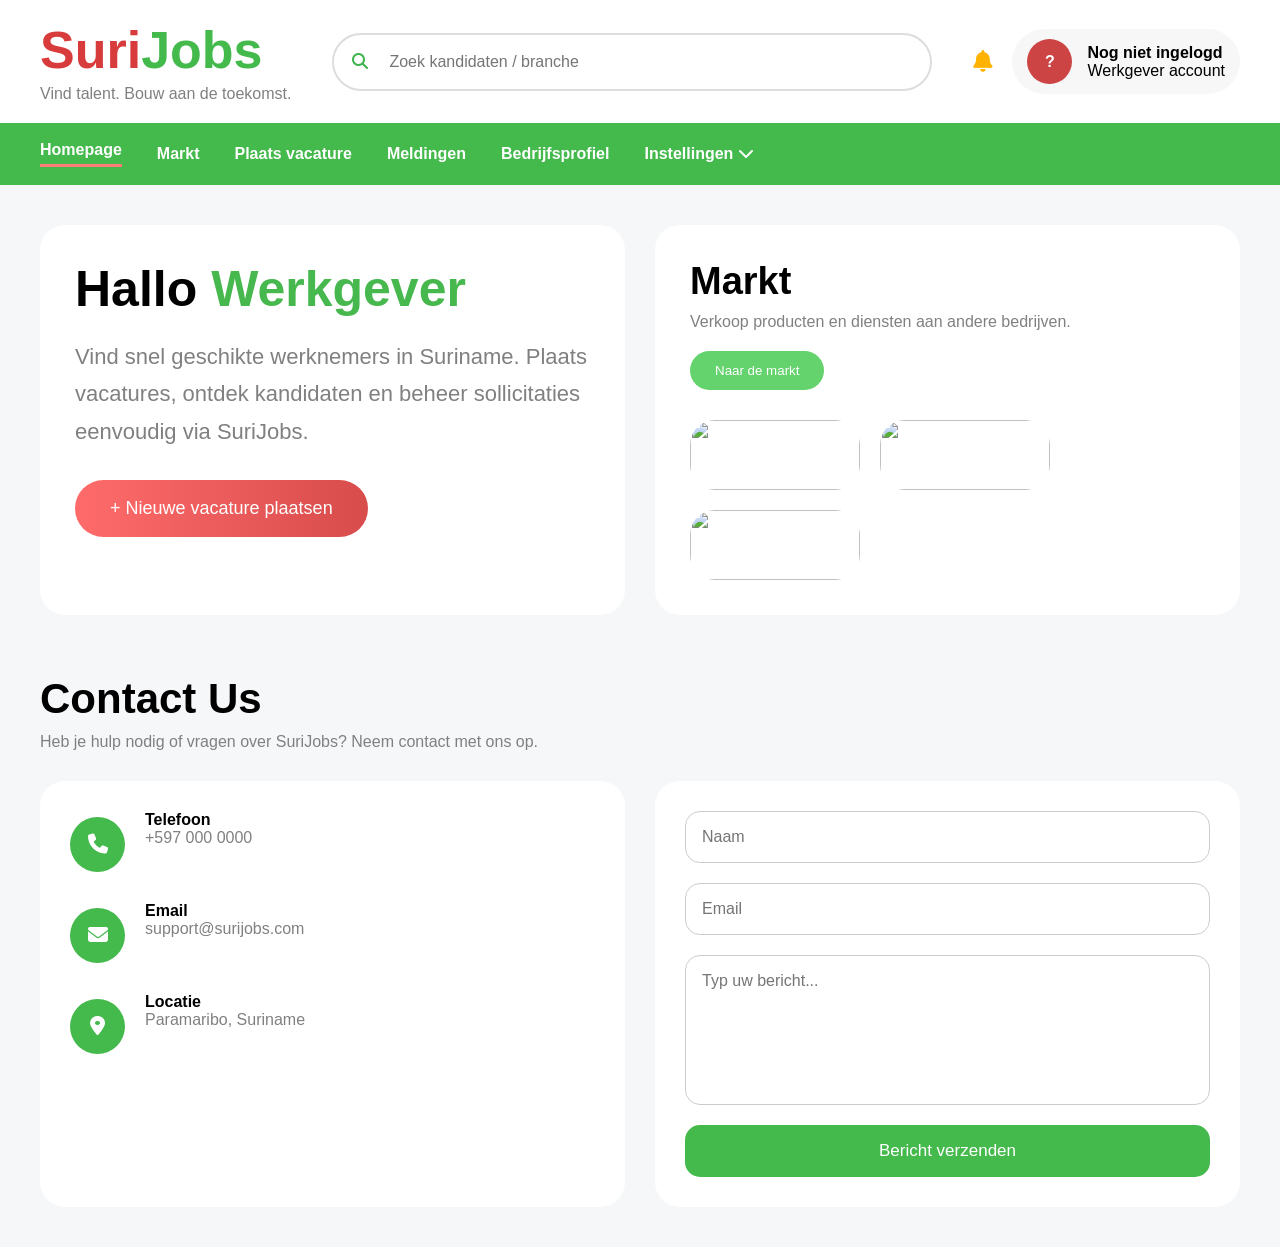
==== commit cc2d25b4: "new code" ====
--- a/index.html
+++ b/index.html
@@ -1,271 +1,200 @@
 <!DOCTYPE html>
-<html lang="en">
+<html lang="nl">
 <head>
-    <meta charset="utf-8" />
-    <meta name="viewport" content="width=device-width, initial-scale=1" />
-    <title>Sarah Gajapersad</title>
-    <link href="https://fonts.googleapis.com/css2?family=Playfair+Display:ital,wght@0,700;0,900;1,700&family=DM+Sans:wght@300;400;500;600&display=swap" rel="stylesheet">
-    <link rel="stylesheet" href="https://cdnjs.cloudflare.com/ajax/libs/font-awesome/6.5.0/css/all.min.css" />
-    <link rel="stylesheet" href="css/global.css" />
-    <link rel="stylesheet" href="css/index.css" />
+  <meta charset="UTF-8" />
+  <meta name="viewport" content="width=device-width, initial-scale=1.0"/>
+  <title>SuriJobs Werkgever</title>
+
+  <link rel="stylesheet" href="style.css"/>
+  <link rel="stylesheet"
+    href="https://cdnjs.cloudflare.com/ajax/libs/font-awesome/6.5.1/css/all.min.css"/>
 </head>
-<body data-current="home">
-
-<div id="cursor-dot"></div>
-<div id="cursor-ring"></div>
-<div id="loader"><div class="loader-heart"></div></div>
-
-<nav id="navbar">
-    <a class="nav-logo" href="index.html">Sarah G<em>.</em></a>
-    <div class="nav-links" id="navLinks">
-        <a href="index.html"    data-page="home"     data-i18n="nav_home">Home</a>
-        <a href="about.html"    data-page="about"    data-i18n="nav_about">About</a>
-        <a href="skills.html"   data-page="skills"   data-i18n="nav_skills">Skills</a>
-        <a href="projects.html" data-page="projects" data-i18n="nav_projects">Projects</a>
-        <a href="journey.html"  data-page="journey"  data-i18n="nav_journey">Journey</a>
-        <a href="contact.html"  data-page="contact"  data-i18n="nav_contact">Contact</a>
-    </div>
-    <div class="nav-right">
-        <div id="langToggle">
-            <div class="lang-btn active" data-lang="en">EN</div>
-            <div class="lang-btn"        data-lang="nl">NL</div>
-        </div>
-        <div class="hamburger" id="hamburger" aria-label="Menu">
-            <span></span><span></span><span></span>
-        </div>
-    </div>
-</nav>
-
-<!-- ══════════════════════════════════════════
-     HERO
-══════════════════════════════════════════ -->
-<section class="hero">
-    <div class="hero-blob blob-1"></div>
-    <div class="hero-blob blob-2"></div>
-    <div class="hero-blob blob-3"></div>
-
-    <div class="hero-inner">
-        <div class="hero-text">
-            <div class="hero-chip">
-                <span class="status-dot"></span>
-                <span data-i18n="hero_available">Available for opportunities</span>
-            </div>
-            <h1>Hi, I'm <em>Sarah</em> 👋</h1>
-            <p class="tagline" data-i18n="hero_tagline">Student &amp; Web Enthusiast</p>
-            <div class="hero-cta">
-                <a href="projects.html" class="btn btn-primary">
-                    <i class="fa-solid fa-briefcase"></i>
-                    <span data-i18n="hero_view_work">View My Work</span>
-                </a>
-                <a href="../resume.pdf" class="btn btn-outline" download>
-                    <i class="fa-solid fa-file-arrow-down"></i>
-                    <span data-i18n="hero_download_cv">Download CV</span>
-                </a>
-            </div>
-        </div>
-
-        <div class="hero-visual">
-            <div class="hero-ring"></div>
-            <div class="hero-avatar"><img src="images/sarah.jpg" alt="Sarah Gajapersad" /></div>
-
-            <div class="float-tag tag-1">Student</div>
-            <div class="float-tag tag-2">Paramaribo, Suriname</div>
-            <div class="float-tag tag-3">Open to work</div>
-        </div>
-    </div>
-
-    <div class="scroll-hint">
-        <span data-i18n="hero_scroll">Scroll down</span>
+<body>
+
+  <!-- HEADER -->
+  <header class="top-header">
+
+    <div class="logo-section">
+      <h1><span class="red">Suri</span><span class="green">Jobs</span></h1>
+      <p>Vind talent. Bouw aan de toekomst.</p>
+    </div>
+
+    <div class="search-box">
+      <i class="fa fa-search"></i>
+      <input type="text" placeholder="Zoek kandidaten / branche">
+    </div>
+
+    <div class="header-right">
+      <button class="notification-btn">
+        <i class="fa-solid fa-bell"></i>
+      </button>
+
+      <div class="account-box">
+        <div class="account-icon">?</div>
+
+        <div>
+          <h4>Nog niet ingelogd</h4>
+          <p>Werkgever account</p>
+        </div>
+      </div>
+    </div>
+
+  </header>
+
+  <!-- NAVBAR -->
+  <nav class="navbar">
+
+    <a href="#" class="active">Homepage</a>
+    <a href="#">Markt</a>
+    <a href="#">Plaats vacature</a>
+    <a href="#">Meldingen</a>
+    <a href="#">Bedrijfsprofiel</a>
+
+    <!-- SETTINGS BUTTON -->
+    <div class="settings-dropdown">
+
+      <button class="settings-btn" id="settingsBtn">
+        Instellingen
         <i class="fa-solid fa-chevron-down"></i>
-    </div>
-</section>
-
-<!-- ══════════════════════════════════════════
-     ABOUT SNAPSHOT
-══════════════════════════════════════════ -->
-<section class="home-section home-section-alt">
-    <div class="container">
-        <div class="eyebrow">
-            <span class="eyebrow-line"></span>
-            <p class="section-label" data-i18n="about_label">Get to know me</p>
-            <span class="eyebrow-line"></span>
-        </div>
-        <h2 class="section-title">About <em>Me</em></h2>
-
-        <div class="snap-about reveal">
-            <div class="snap-avatar"><img src="images/sarah.jpg" alt="Sarah Gajapersad" /></div>
-            <div class="snap-about-text">
-                <h3 data-i18n="about_greeting">Hi, I'm Sarah! 👋</h3>
-                <p data-i18n="about_p1">I'm a passionate and self-driven full stack developer from Suriname, building modern and user-friendly digital products. I love turning ideas into clean, functional experiences.</p>
-                <div class="snap-stats">
-                    <div class="snap-stat">
-                        <div class="snap-num">3+</div>
-                        <div class="snap-lbl" data-i18n="about_stat1">Projects</div>
-                    </div>
-                    <div class="snap-stat">
-                        <div class="snap-num">5+</div>
-                        <div class="snap-lbl" data-i18n="about_stat2">Tech skills</div>
-                    </div>
-                    <div class="snap-stat">
-                        <div class="snap-num">1</div>
-                        <div class="snap-lbl" data-i18n="about_stat3">Happy dev 😄</div>
-                    </div>
-                </div>
-                <a href="about.html" class="btn btn-pink">
-                    <i class="fa-solid fa-user"></i> More About Me
-                </a>
-            </div>
-        </div>
-    </div>
-</section>
-
-<!-- ══════════════════════════════════════════
-     SKILLS SNAPSHOT
-══════════════════════════════════════════ -->
-<section class="home-section">
-    <div class="container">
-        <div class="eyebrow">
-            <span class="eyebrow-line"></span>
-            <p class="section-label" data-i18n="skills_label">What I know</p>
-            <span class="eyebrow-line"></span>
-        </div>
-        <h2 class="section-title">Skills &amp; <em>Tools</em></h2>
-
-        <div class="snap-skills">
-            <div class="snap-skill-card reveal">
-                <div class="snap-skill-icon">🎨</div>
-                <h4 data-i18n="skills_fe">Frontend</h4>
-                <p>HTML, CSS, JavaScript</p>
-            </div>
-            <div class="snap-skill-card reveal reveal-d2">
-                <div class="snap-skill-icon">⚙️</div>
-                <h4 data-i18n="skills_be">Backend</h4>
-                <p>Node.js</p>
-            </div>
-            <div class="snap-skill-card reveal reveal-d3">
-                <div class="snap-skill-icon">🛠️</div>
-                <h4 data-i18n="skills_design">Design &amp; Tools</h4>
-                <p>Git, VS Code</p>
-            </div>
-        </div>
-
-        <div class="snap-cta">
-            <a href="skills.html" class="btn btn-pink">
-                <i class="fa-solid fa-code"></i> All Skills
-            </a>
-        </div>
-    </div>
-</section>
-
-<!-- ══════════════════════════════════════════
-     PROJECTS SNAPSHOT
-══════════════════════════════════════════ -->
-<section class="home-section home-section-alt">
-    <div class="container">
-        <div class="eyebrow">
-            <span class="eyebrow-line"></span>
-            <p class="section-label" data-i18n="projects_label">What I've built</p>
-            <span class="eyebrow-line"></span>
-        </div>
-        <h2 class="section-title"><em>Projects</em></h2>
-
-        <div class="snap-projects">
-            <div class="snap-project-card reveal">
-                <div class="snap-proj-thumb thumb-pink">💼</div>
-                <div class="snap-proj-body">
-                    <span class="snap-proj-tag" data-i18n="proj1_tag">Full Stack</span>
-                    <h4 data-i18n="proj1_title">SuriJobs</h4>
-                    <p data-i18n="proj1_desc">Job platform connecting employers and workers in Suriname.</p>
-                    <div class="snap-proj-links">
-                        <a href="#" class="snap-proj-link" title="View SuriJobs demo"><i class="fa-solid fa-arrow-up-right-from-square"></i></a>
-                    </div>
-                </div>
-            </div>
-            <div class="snap-project-card reveal reveal-d2">
-                <div class="snap-proj-thumb thumb-blue">🌐</div>
-                <div class="snap-proj-body">
-                    <span class="snap-proj-tag" data-i18n="proj3_tag">Frontend · Branding</span>
-                    <h4 data-i18n="proj3_title">Portfolio Websites</h4>
-                    <p data-i18n="proj3_desc">Modern, responsive portfolio sites with mobile-first design.</p>
-                    <div class="snap-proj-links">
-                        <a href="#" class="snap-proj-link" title="View Portfolio Websites demo"><i class="fa-solid fa-arrow-up-right-from-square"></i></a>
-                    </div>
-                </div>
-            </div>
-        </div>
-
-        <div class="snap-cta">
-            <a href="projects.html" class="btn btn-pink">
-                <i class="fa-solid fa-folder-open"></i> All Projects
-            </a>
-        </div>
-    </div>
-</section>
-
-<!-- ══════════════════════════════════════════
-     JOURNEY SNAPSHOT
-══════════════════════════════════════════ -->
-<section class="home-section">
-    <div class="container">
-        <div class="eyebrow">
-            <span class="eyebrow-line"></span>
-            <p class="section-label" data-i18n="tl_label">My journey</p>
-            <span class="eyebrow-line"></span>
-        </div>
-        <h2 class="section-title">Experience &amp; <em>Education</em></h2>
-
-        <div class="snap-timeline reveal">
-            <div class="snap-tl-item">
-                <div class="snap-tl-dot"></div>
-                <span class="snap-tl-year" data-i18n="tl2_date">2025 – Present</span>
-                <div class="snap-tl-content">
-                    <h4 data-i18n="tl2_title">Studying at UNASAT</h4>
-                    <p data-i18n="tl2_sub">Universiteit van Suriname · Paramaribo</p>
-                </div>
-            </div>
-            <div class="snap-tl-item">
-                <div class="snap-tl-dot"></div>
-                <span class="snap-tl-year" data-i18n="tl4_date">2021 – 2025</span>
-                <div class="snap-tl-content">
-                    <h4 data-i18n="tl4_title">VWO4 Diploma</h4>
-                    <p data-i18n="tl4_sub">Suriname · Graduated 2025</p>
-                </div>
-            </div>
-        </div>
-
-        <div class="snap-cta">
-            <a href="journey.html" class="btn btn-pink">
-                <i class="fa-solid fa-route"></i> Full Journey
-            </a>
-        </div>
-    </div>
-</section>
-
-
-<!-- ══════════════════════════════════════════
-     CONTACT CTA
-══════════════════════════════════════════ -->
-<section class="home-contact-cta">
-    <div class="cta-blob cta-blob-1"></div>
-    <div class="cta-blob cta-blob-2"></div>
-    <div class="container">
-        <div class="cta-inner">
-            <div class="cta-emoji">💌</div>
-            <h2 data-i18n="contact_h3">Let's build something amazing! 💕</h2>
-            <p data-i18n="contact_p">Whether you have a project in mind, want to collaborate, or just want to say hi — my inbox is always open.</p>
-            <a href="contact.html" class="btn btn-primary btn-lg">
-                <i class="fa-solid fa-paper-plane"></i>
-                <span data-i18n="about_connect">Let's Connect</span>
-            </a>
-        </div>
-    </div>
-</section>
-
-<footer>
-    <p>© 2026 <strong class="footer-name">Sarah Gajapersad</strong> · Made with <span class="footer-heart">💗</span> in Suriname</p>
-    <p class="footer-sub"><a href="index.html" data-i18n="footer_top">Back to top ↑</a></p>
-</footer>
-
-<script src="js/script.js"></script>
+      </button>
+
+      <div class="dropdown-menu" id="dropdownMenu">
+
+        <a href="#"><i class="fa-solid fa-user"></i> Account</a>
+
+        <a href="#"><i class="fa-solid fa-lock"></i> Privacy</a>
+
+        <a href="#"><i class="fa-solid fa-bell"></i> Meldingen</a>
+
+        <a href="#"><i class="fa-solid fa-language"></i> Taal</a>
+
+        <a href="#"><i class="fa-solid fa-moon"></i> Donkere modus</a>
+
+        <a href="#"><i class="fa-solid fa-gear"></i> Algemene instellingen</a>
+
+        <a href="#"><i class="fa-solid fa-right-from-bracket"></i> Uitloggen</a>
+
+      </div>
+
+    </div>
+
+  </nav>
+
+  <!-- HERO -->
+  <section class="hero">
+
+    <div class="hero-left">
+
+      <h2>Hallo <span>Werkgever</span></h2>
+
+      <p>
+        Vind snel geschikte werknemers in Suriname.
+        Plaats vacatures, ontdek kandidaten en beheer sollicitaties eenvoudig via SuriJobs.
+      </p>
+
+      <button class="main-btn">
+        + Nieuwe vacature plaatsen
+      </button>
+
+    </div>
+
+    <!-- MARKET -->
+    <div class="hero-right">
+
+      <h3>Markt</h3>
+
+      <p>Verkoop producten en diensten aan andere bedrijven.</p>
+
+      <button class="market-btn">
+        Naar de markt
+      </button>
+
+      <div class="products">
+
+        <div class="product-card">
+          <img src="https://images.unsplash.com/photo-1593784991095-a205069470b6?q=80&w=800&auto=format&fit=crop" alt="">
+          <h4>Smart TV 55 inch</h4>
+          <span>SRD 6.500</span>
+        </div>
+
+        <div class="product-card">
+          <img src="https://images.unsplash.com/photo-1496181133206-80ce9b88a853?q=80&w=800&auto=format&fit=crop" alt="">
+          <h4>Laptop Pro 15"</h4>
+          <span>SRD 12.500</span>
+        </div>
+
+        <div class="product-card">
+          <img src="https://images.unsplash.com/photo-1612815154858-60aa4c59eaa6?q=80&w=800&auto=format&fit=crop" alt="">
+          <h4>Printer All-in-One</h4>
+          <span>SRD 2.800</span>
+        </div>
+
+      </div>
+
+    </div>
+
+  </section>
+
+  <!-- CONTACT US -->
+  <section class="contact-section">
+
+    <h2>Contact Us</h2>
+
+    <p>
+      Heb je hulp nodig of vragen over SuriJobs?
+      Neem contact met ons op.
+    </p>
+
+    <div class="contact-container">
+
+      <div class="contact-info">
+
+        <div class="info-box">
+          <i class="fa-solid fa-phone"></i>
+          <div>
+            <h4>Telefoon</h4>
+            <p>+597 000 0000</p>
+          </div>
+        </div>
+
+        <div class="info-box">
+          <i class="fa-solid fa-envelope"></i>
+          <div>
+            <h4>Email</h4>
+            <p>support@surijobs.com</p>
+          </div>
+        </div>
+
+        <div class="info-box">
+          <i class="fa-solid fa-location-dot"></i>
+          <div>
+            <h4>Locatie</h4>
+            <p>Paramaribo, Suriname</p>
+          </div>
+        </div>
+
+      </div>
+
+      <!-- CONTACT FORM -->
+      <form class="contact-form">
+
+        <input type="text" placeholder="Naam">
+
+        <input type="email" placeholder="Email">
+
+        <textarea placeholder="Typ uw bericht..."></textarea>
+
+        <button type="submit">
+          Bericht verzenden
+        </button>
+
+      </form>
+
+    </div>
+
+  </section>
+
+  <script src="script.js"></script>
+
 </body>
-</html>
+</html>
--- a/style.css
+++ b/style.css
@@ -0,0 +1,4105 @@
+*{
+  margin:0;
+  padding:0;
+  box-sizing:border-box;
+  font-family:Arial, sans-serif;
+}
+
+body{
+  background:#f4f6f8;
+}
+
+/* HEADER */
+
+.top-header{
+  background:white;
+  padding:20px 40px;
+  display:flex;
+  justify-content:space-between;
+  align-items:center;
+  gap:20px;
+  flex-wrap:wrap;
+}
+
+.logo-section h1{
+  font-size:52px;
+}
+
+.red{
+  color:#d83232;
+}
+
+.green{
+  color:#43b84b;
+}
+
+.logo-section p{
+  color:gray;
+  margin-top:5px;
+}
+
+.search-box{
+  flex:1;
+  max-width:600px;
+  position:relative;
+}
+
+.search-box input{
+  width:100%;
+  padding:15px 50px;
+  border-radius:40px;
+  border:2px solid #7fd17f;
+  outline:none;
+  font-size:16px;
+}
+
+.search-box i{
+  position:absolute;
+  left:20px;
+  top:16px;
+  color:#43b84b;
+}
+
+.header-right{
+  display:flex;
+  align-items:center;
+  gap:20px;
+}
+
+.notification-btn{
+  border:none;
+  background:none;
+  font-size:24px;
+  color:#f1b500;
+  cursor:pointer;
+}
+
+.account-box{
+  display:flex;
+  align-items:center;
+  gap:15px;
+  background:#f7f7f7;
+  padding:10px 15px;
+  border-radius:40px;
+}
+
+.account-icon{
+  width:45px;
+  height:45px;
+  border-radius:50%;
+  background:#c44;
+  color:white;
+  display:flex;
+  justify-content:center;
+  align-items:center;
+  font-weight:bold;
+}
+
+/* NAVBAR */
+
+.navbar{
+  background:#42b84c;
+  display:flex;
+  align-items:center;
+  gap:35px;
+  padding:18px 40px;
+  position:relative;
+  flex-wrap:wrap;
+}
+
+.navbar a{
+  color:white;
+  text-decoration:none;
+  font-weight:bold;
+}
+
+.navbar a.active{
+  border-bottom:3px solid #ff7c7c;
+  padding-bottom:5px;
+}
+
+/* SETTINGS */
+
+.settings-dropdown{
+  position:relative;
+}
+
+.settings-btn{
+  border:none;
+  background:none;
+  color:white;
+  font-weight:bold;
+  cursor:pointer;
+  font-size:16px;
+}
+
+.dropdown-menu{
+  position:absolute;
+  top:45px;
+  right:0;
+  background:white;
+  width:240px;
+  border-radius:12px;
+  overflow:hidden;
+  box-shadow:0 5px 20px rgba(0,0,0,0.15);
+  display:none;
+  z-index:100;
+}
+
+.dropdown-menu.show{
+  display:block;
+}
+
+.dropdown-menu a{
+  display:flex;
+  align-items:center;
+  gap:12px;
+  color:#333;
+  padding:15px;
+  text-decoration:none;
+  transition:0.3s;
+}
+
+.dropdown-menu a:hover{
+  background:#f3f3f3;
+}
+
+/* HERO */
+
+.hero{
+  display:flex;
+  gap:30px;
+  padding:40px;
+  flex-wrap:wrap;
+}
+
+.hero-left,
+.hero-right{
+  background:white;
+  border-radius:25px;
+  padding:40px;
+  flex:1;
+  min-width:300px;
+}
+
+.hero-left h2{
+  font-size:58px;
+  margin-bottom:20px;
+}
+
+.hero-left span{
+  color:#d84c4c;
+}
+
+.hero-left p{
+  font-size:24px;
+  line-height:1.6;
+  color:#666;
+  margin-bottom:30px;
+}
+
+.main-btn{
+  background:linear-gradient(to right,#ff6b6b,#d84c4c);
+  color:white;
+  border:none;
+  padding:18px 35px;
+  border-radius:40px;
+  font-size:18px;
+  cursor:pointer;
+}
+
+.hero-right h3{
+  font-size:38px;
+}
+
+.hero-right p{
+  color:gray;
+  margin:10px 0 20px;
+}
+
+.market-btn{
+  background:#65d36d;
+  border:none;
+  color:white;
+  padding:12px 25px;
+  border-radius:30px;
+  cursor:pointer;
+  margin-bottom:30px;
+}
+
+.products{
+  display:flex;
+  gap:20px;
+  flex-wrap:wrap;
+}
+
+.product-card{
+  width:170px;
+}
+
+.product-card img{
+  width:100%;
+  border-radius:15px;
+  height:120px;
+  object-fit:cover;
+}
+
+.product-card h4{
+  margin-top:10px;
+}
+
+.product-card span{
+  color:#d84c4c;
+  font-weight:bold;
+}
+
+/* CONTACT */
+
+.contact-section{
+  padding:40px;
+}
+
+.contact-section h2{
+  font-size:42px;
+  margin-bottom:10px;
+}
+
+.contact-section p{
+  color:gray;
+  margin-bottom:30px;
+}
+
+.contact-container{
+  display:flex;
+  gap:30px;
+  flex-wrap:wrap;
+}
+
+.contact-info,
+.contact-form{
+  background:white;
+  padding:30px;
+  border-radius:25px;
+  flex:1;
+  min-width:300px;
+}
+
+.info-box{
+  display:flex;
+  align-items:center;
+  gap:20px;
+  margin-bottom:25px;
+}
+
+.info-box i{
+  width:55px;
+  height:55px;
+  background:#43b84b;
+  color:white;
+  border-radius:50%;
+  display:flex;
+  justify-content:center;
+  align-items:center;
+  font-size:20px;
+}
+
+.contact-form{
+  display:flex;
+  flex-direction:column;
+  gap:20px;
+}
+
+.contact-form input,
+.contact-form textarea{
+  padding:15px;
+  border-radius:15px;
+  border:1px solid #ccc;
+  font-size:16px;
+  outline:none;
+}
+
+.contact-form textarea{
+  height:150px;
+  resize:none;
+}
+
+.contact-form button{
+  background:#43b84b;
+  color:white;
+  border:none;
+  padding:16px;
+  border-radius:15px;
+  font-size:17px;
+  cursor:pointer;
+}
+
+/* RESPONSIVE */
+
+@media(max-width:900px){
+
+  .hero-left h2{
+    font-size:42px;
+  }
+
+  .hero-left p{
+    font-size:18px;
+  }
+
+}
+*{
+  margin:0;
+  padding:0;
+  box-sizing:border-box;
+  font-family:Arial, sans-serif;
+}
+
+body{
+  background:#f5f7f9;
+}
+
+/* HEADER */
+
+.header{
+  background:white;
+  padding:20px 40px;
+  display:flex;
+  justify-content:space-between;
+  align-items:center;
+  gap:20px;
+  flex-wrap:wrap;
+}
+
+.logo h1{
+  font-size:50px;
+}
+
+.red{
+  color:#d43d3d;
+}
+
+.green{
+  color:#3fb34f;
+}
+
+.logo p{
+  color:gray;
+}
+
+.search-box{
+  flex:1;
+  max-width:600px;
+  position:relative;
+}
+
+.search-box input{
+  width:100%;
+  padding:16px 55px;
+  border-radius:40px;
+  border:2px solid #70cf77;
+  font-size:16px;
+  outline:none;
+}
+
+.search-box i{
+  position:absolute;
+  left:20px;
+  top:17px;
+  color:#3fb34f;
+}
+
+.right-header{
+  display:flex;
+  align-items:center;
+  gap:20px;
+}
+
+.notification-btn{
+  background:none;
+  border:none;
+  font-size:23px;
+  color:#ffb300;
+  cursor:pointer;
+}
+
+.profile-box{
+  display:flex;
+  align-items:center;
+  gap:12px;
+  background:#f2f2f2;
+  padding:10px 15px;
+  border-radius:40px;
+}
+
+.profile-icon{
+  width:45px;
+  height:45px;
+  background:#d43d3d;
+  color:white;
+  border-radius:50%;
+  display:flex;
+  justify-content:center;
+  align-items:center;
+  font-weight:bold;
+}
+
+/* NAVBAR */
+
+.navbar{
+  background:#40b94c;
+  padding:18px 40px;
+  display:flex;
+  gap:35px;
+  align-items:center;
+  flex-wrap:wrap;
+}
+
+.navbar a{
+  color:white;
+  text-decoration:none;
+  font-weight:bold;
+}
+
+.navbar .active{
+  border-bottom:3px solid #ff7b7b;
+  padding-bottom:5px;
+}
+
+/* SETTINGS */
+
+.settings-container{
+  position:relative;
+}
+
+.settings-btn{
+  background:none;
+  border:none;
+  color:white;
+  font-size:16px;
+  font-weight:bold;
+  cursor:pointer;
+}
+
+.settings-menu{
+  position:absolute;
+  top:45px;
+  right:0;
+  width:270px;
+  background:white;
+  border-radius:15px;
+  overflow:hidden;
+  box-shadow:0 5px 25px rgba(0,0,0,0.15);
+  display:none;
+  z-index:100;
+}
+
+.settings-menu.show{
+  display:block;
+}
+
+.settings-menu a{
+  display:flex;
+  align-items:center;
+  gap:15px;
+  color:#333;
+  padding:16px;
+  text-decoration:none;
+  transition:0.3s;
+}
+
+.settings-menu a:hover{
+  background:#f3f3f3;
+}
+
+/* HERO */
+
+.hero{
+  display:flex;
+  gap:30px;
+  padding:40px;
+  flex-wrap:wrap;
+}
+
+.hero-left,
+.hero-right{
+  flex:1;
+  min-width:300px;
+  background:white;
+  border-radius:25px;
+  padding:40px;
+}
+
+.hero-left h2{
+  font-size:55px;
+  margin-bottom:20px;
+}
+
+.hero-left p{
+  font-size:22px;
+  line-height:1.7;
+  color:#666;
+  margin-bottom:30px;
+}
+
+.sell-btn{
+  background:linear-gradient(to right,#ff7272,#d43d3d);
+  border:none;
+  color:white;
+  padding:18px 35px;
+  border-radius:40px;
+  font-size:18px;
+  cursor:pointer;
+}
+
+.hero-right img{
+  width:100%;
+  border-radius:20px;
+  height:100%;
+  object-fit:cover;
+}
+
+/* PRODUCTS */
+
+.market-section{
+  padding:0 40px 40px;
+}
+
+.section-title{
+  display:flex;
+  justify-content:space-between;
+  align-items:center;
+  margin-bottom:30px;
+  flex-wrap:wrap;
+  gap:20px;
+}
+
+.section-title h2{
+  font-size:40px;
+}
+
+.section-title button{
+  background:#40b94c;
+  color:white;
+  border:none;
+  padding:14px 25px;
+  border-radius:30px;
+  cursor:pointer;
+}
+
+.products-grid{
+  display:grid;
+  grid-template-columns:repeat(auto-fit,minmax(250px,1fr));
+  gap:25px;
+}
+
+.product-card{
+  background:white;
+  border-radius:20px;
+  overflow:hidden;
+  transition:0.3s;
+}
+
+.product-card:hover{
+  transform:translateY(-5px);
+}
+
+.product-card img{
+  width:100%;
+  height:220px;
+  object-fit:cover;
+}
+
+.product-info{
+  padding:20px;
+}
+
+.product-info h3{
+  margin-bottom:10px;
+}
+
+.product-info p{
+  color:gray;
+  margin-bottom:15px;
+}
+
+.product-info span{
+  color:#d43d3d;
+  font-size:22px;
+  font-weight:bold;
+}
+
+.product-info button{
+  width:100%;
+  margin-top:20px;
+  padding:14px;
+  border:none;
+  background:#40b94c;
+  color:white;
+  border-radius:12px;
+  cursor:pointer;
+}
+
+/* CONTACT */
+
+.contact-section{
+  padding:40px;
+}
+
+.contact-section h2{
+  font-size:42px;
+  margin-bottom:10px;
+}
+
+.contact-section p{
+  color:gray;
+  margin-bottom:30px;
+}
+
+.contact-wrapper{
+  display:flex;
+  gap:30px;
+  flex-wrap:wrap;
+}
+
+.contact-info,
+.contact-form{
+  flex:1;
+  min-width:300px;
+  background:white;
+  border-radius:25px;
+  padding:30px;
+}
+
+.info-box{
+  display:flex;
+  align-items:center;
+  gap:20px;
+  margin-bottom:25px;
+}
+
+.info-box i{
+  width:55px;
+  height:55px;
+  background:#40b94c;
+  color:white;
+  border-radius:50%;
+  display:flex;
+  justify-content:center;
+  align-items:center;
+}
+
+.contact-form{
+  display:flex;
+  flex-direction:column;
+  gap:20px;
+}
+
+.contact-form input,
+.contact-form textarea{
+  padding:16px;
+  border-radius:15px;
+  border:1px solid #ccc;
+  font-size:16px;
+  outline:none;
+}
+
+.contact-form textarea{
+  height:150px;
+  resize:none;
+}
+
+.contact-form button{
+  background:#40b94c;
+  color:white;
+  border:none;
+  padding:16px;
+  border-radius:15px;
+  font-size:17px;
+  cursor:pointer;
+}
+
+/* RESPONSIVE */
+
+@media(max-width:900px){
+
+  .hero-left h2{
+    font-size:42px;
+  }
+
+  .hero-left p{
+    font-size:18px;
+  }
+
+}
+*{
+  margin:0;
+  padding:0;
+  box-sizing:border-box;
+  font-family:Arial, sans-serif;
+}
+
+body{
+  background:#f5f7f9;
+}
+
+/* HEADER */
+
+.header{
+  background:white;
+  padding:20px 40px;
+  display:flex;
+  justify-content:space-between;
+  align-items:center;
+  gap:20px;
+  flex-wrap:wrap;
+}
+
+.logo h1{
+  font-size:50px;
+}
+
+.red{
+  color:#d53b3b;
+}
+
+.green{
+  color:#3fb84b;
+}
+
+.logo p{
+  color:gray;
+}
+
+.search-box{
+  flex:1;
+  max-width:600px;
+  position:relative;
+}
+
+.search-box input{
+  width:100%;
+  padding:16px 55px;
+  border-radius:40px;
+  border:2px solid #74d278;
+  outline:none;
+  font-size:16px;
+}
+
+.search-box i{
+  position:absolute;
+  left:20px;
+  top:17px;
+  color:#3fb84b;
+}
+
+.header-right{
+  display:flex;
+  align-items:center;
+  gap:20px;
+}
+
+.notification-btn{
+  border:none;
+  background:none;
+  font-size:22px;
+  color:#ffb400;
+  cursor:pointer;
+}
+
+.profile-box{
+  display:flex;
+  align-items:center;
+  gap:12px;
+  background:#f2f2f2;
+  padding:10px 15px;
+  border-radius:40px;
+}
+
+.profile-icon{
+  width:45px;
+  height:45px;
+  border-radius:50%;
+  background:#d53b3b;
+  color:white;
+  display:flex;
+  justify-content:center;
+  align-items:center;
+  font-weight:bold;
+}
+
+/* NAVBAR */
+
+.navbar{
+  background:#42b84c;
+  padding:18px 40px;
+  display:flex;
+  gap:35px;
+  align-items:center;
+  flex-wrap:wrap;
+}
+
+.navbar a{
+  color:white;
+  text-decoration:none;
+  font-weight:bold;
+}
+
+.navbar .active{
+  border-bottom:3px solid #ff7f7f;
+  padding-bottom:5px;
+}
+
+/* SETTINGS */
+
+.settings-container{
+  position:relative;
+}
+
+.settings-btn{
+  border:none;
+  background:none;
+  color:white;
+  font-size:16px;
+  font-weight:bold;
+  cursor:pointer;
+}
+
+.settings-menu{
+  position:absolute;
+  top:45px;
+  right:0;
+  width:270px;
+  background:white;
+  border-radius:15px;
+  overflow:hidden;
+  box-shadow:0 5px 25px rgba(0,0,0,0.15);
+  display:none;
+  z-index:100;
+}
+
+.settings-menu.show{
+  display:block;
+}
+
+.settings-menu a{
+  display:flex;
+  align-items:center;
+  gap:15px;
+  padding:16px;
+  text-decoration:none;
+  color:#333;
+  transition:0.3s;
+}
+
+.settings-menu a:hover{
+  background:#f4f4f4;
+}
+
+/* HERO */
+
+.hero{
+  display:flex;
+  gap:30px;
+  padding:40px;
+  flex-wrap:wrap;
+}
+
+.hero-left,
+.hero-right{
+  flex:1;
+  min-width:300px;
+  background:white;
+  border-radius:25px;
+  padding:40px;
+}
+
+.hero-left h2{
+  font-size:52px;
+  margin-bottom:20px;
+}
+
+.hero-left p{
+  color:#666;
+  line-height:1.7;
+  font-size:22px;
+  margin-bottom:30px;
+}
+
+.hero-btn{
+  background:linear-gradient(to right,#ff7373,#d53b3b);
+  color:white;
+  border:none;
+  padding:18px 35px;
+  border-radius:40px;
+  font-size:18px;
+  cursor:pointer;
+}
+
+.hero-right img{
+  width:100%;
+  height:100%;
+  object-fit:cover;
+  border-radius:20px;
+}
+
+/* VACATURE FORM */
+
+.vacature-section{
+  padding:0 40px 40px;
+}
+
+.section-title{
+  margin-bottom:30px;
+}
+
+.section-title h2{
+  font-size:42px;
+  margin-bottom:10px;
+}
+
+.section-title p{
+  color:gray;
+}
+
+.vacature-form{
+  background:white;
+  padding:35px;
+  border-radius:25px;
+  display:grid;
+  grid-template-columns:repeat(auto-fit,minmax(300px,1fr));
+  gap:25px;
+}
+
+.input-group{
+  display:flex;
+  flex-direction:column;
+}
+
+.input-group label{
+  margin-bottom:10px;
+  font-weight:bold;
+}
+
+.input-group input,
+.input-group select,
+.input-group textarea{
+  padding:16px;
+  border-radius:15px;
+  border:1px solid #ccc;
+  outline:none;
+  font-size:16px;
+}
+
+.input-group textarea{
+  height:180px;
+  resize:none;
+}
+
+.full-width{
+  grid-column:1 / -1;
+}
+
+.submit-btn{
+  grid-column:1 / -1;
+  background:#42b84c;
+  color:white;
+  border:none;
+  padding:18px;
+  border-radius:15px;
+  font-size:18px;
+  cursor:pointer;
+}
+
+/* CONTACT */
+
+.contact-section{
+  padding:40px;
+}
+
+.contact-section h2{
+  font-size:42px;
+  margin-bottom:10px;
+}
+
+.contact-section p{
+  color:gray;
+  margin-bottom:30px;
+}
+
+.contact-wrapper{
+  display:flex;
+  gap:30px;
+  flex-wrap:wrap;
+}
+
+.contact-info,
+.contact-form{
+  flex:1;
+  min-width:300px;
+  background:white;
+  border-radius:25px;
+  padding:30px;
+}
+
+.info-box{
+  display:flex;
+  align-items:center;
+  gap:20px;
+  margin-bottom:25px;
+}
+
+.info-box i{
+  width:55px;
+  height:55px;
+  background:#42b84c;
+  color:white;
+  border-radius:50%;
+  display:flex;
+  justify-content:center;
+  align-items:center;
+}
+
+.contact-form{
+  display:flex;
+  flex-direction:column;
+  gap:20px;
+}
+
+.contact-form input,
+.contact-form textarea{
+  padding:16px;
+  border-radius:15px;
+  border:1px solid #ccc;
+  outline:none;
+  font-size:16px;
+}
+
+.contact-form textarea{
+  height:150px;
+  resize:none;
+}
+
+.contact-form button{
+  background:#42b84c;
+  color:white;
+  border:none;
+  padding:16px;
+  border-radius:15px;
+  font-size:17px;
+  cursor:pointer;
+}
+
+/* RESPONSIVE */
+
+@media(max-width:900px){
+
+  .hero-left h2{
+    font-size:40px;
+  }
+
+  .hero-left p{
+    font-size:18px;
+  }
+
+}
+*{
+  margin:0;
+  padding:0;
+  box-sizing:border-box;
+  font-family:Arial, sans-serif;
+}
+
+body{
+  background:#f5f7f9;
+}
+
+/* HEADER */
+
+.header{
+  background:white;
+  padding:20px 40px;
+  display:flex;
+  justify-content:space-between;
+  align-items:center;
+  gap:20px;
+  flex-wrap:wrap;
+}
+
+.logo h1{
+  font-size:50px;
+}
+
+.red{
+  color:#d63d3d;
+}
+
+.green{
+  color:#41b84d;
+}
+
+.logo p{
+  color:gray;
+}
+
+.search-box{
+  flex:1;
+  max-width:600px;
+  position:relative;
+}
+
+.search-box input{
+  width:100%;
+  padding:16px 55px;
+  border-radius:40px;
+  border:2px solid #7ad47f;
+  outline:none;
+  font-size:16px;
+}
+
+.search-box i{
+  position:absolute;
+  left:20px;
+  top:17px;
+  color:#41b84d;
+}
+
+.header-right{
+  display:flex;
+  align-items:center;
+  gap:20px;
+}
+
+.notification-btn{
+  background:none;
+  border:none;
+  font-size:22px;
+  color:#ffb400;
+  cursor:pointer;
+}
+
+.profile-box{
+  display:flex;
+  align-items:center;
+  gap:12px;
+  background:#f2f2f2;
+  padding:10px 15px;
+  border-radius:40px;
+}
+
+.profile-icon{
+  width:45px;
+  height:45px;
+  border-radius:50%;
+  background:#d63d3d;
+  color:white;
+  display:flex;
+  justify-content:center;
+  align-items:center;
+  font-weight:bold;
+}
+
+/* NAVBAR */
+
+.navbar{
+  background:#41b84d;
+  padding:18px 40px;
+  display:flex;
+  gap:35px;
+  align-items:center;
+  flex-wrap:wrap;
+}
+
+.navbar a{
+  color:white;
+  text-decoration:none;
+  font-weight:bold;
+}
+
+.navbar .active{
+  border-bottom:3px solid #ff8080;
+  padding-bottom:5px;
+}
+
+/* SETTINGS */
+
+.settings-container{
+  position:relative;
+}
+
+.settings-btn{
+  border:none;
+  background:none;
+  color:white;
+  font-size:16px;
+  font-weight:bold;
+  cursor:pointer;
+}
+
+.settings-menu{
+  position:absolute;
+  top:45px;
+  right:0;
+  width:280px;
+  background:white;
+  border-radius:15px;
+  overflow:hidden;
+  box-shadow:0 5px 25px rgba(0,0,0,0.15);
+  display:none;
+  z-index:100;
+}
+
+.settings-menu.show{
+  display:block;
+}
+
+.settings-menu a{
+  display:flex;
+  align-items:center;
+  gap:15px;
+  padding:16px;
+  color:#333;
+  text-decoration:none;
+  transition:0.3s;
+}
+
+.settings-menu a:hover{
+  background:#f3f3f3;
+}
+
+/* HERO */
+
+.hero{
+  display:flex;
+  gap:30px;
+  padding:40px;
+  flex-wrap:wrap;
+}
+
+.hero-left,
+.hero-right{
+  flex:1;
+  min-width:300px;
+  background:white;
+  border-radius:25px;
+  padding:40px;
+}
+
+.hero-left h2{
+  font-size:50px;
+  margin-bottom:20px;
+}
+
+.hero-left p{
+  font-size:22px;
+  color:#666;
+  line-height:1.7;
+  margin-bottom:30px;
+}
+
+.hero-btn{
+  background:linear-gradient(to right,#ff7676,#d63d3d);
+  border:none;
+  color:white;
+  padding:18px 35px;
+  border-radius:40px;
+  font-size:18px;
+  cursor:pointer;
+}
+
+.hero-right img{
+  width:100%;
+  height:100%;
+  object-fit:cover;
+  border-radius:20px;
+}
+
+/* MESSAGES */
+
+.notifications-section{
+  padding:0 40px 40px;
+}
+
+.section-title{
+  margin-bottom:30px;
+}
+
+.section-title h2{
+  font-size:40px;
+  margin-bottom:10px;
+}
+
+.section-title p{
+  color:gray;
+}
+
+.messages-container{
+  display:flex;
+  gap:25px;
+  flex-wrap:wrap;
+}
+
+.messages-sidebar{
+  width:350px;
+  background:white;
+  border-radius:25px;
+  padding:20px;
+}
+
+.message-user{
+  display:flex;
+  align-items:center;
+  gap:15px;
+  padding:15px;
+  border-radius:15px;
+  cursor:pointer;
+  transition:0.3s;
+  margin-bottom:10px;
+}
+
+.message-user:hover{
+  background:#f4f4f4;
+}
+
+.active-user{
+  background:#edf9ee;
+}
+
+.message-user img{
+  width:60px;
+  height:60px;
+  border-radius:50%;
+  object-fit:cover;
+}
+
+.message-user p{
+  color:gray;
+  font-size:14px;
+}
+
+.chat-box{
+  flex:1;
+  min-width:300px;
+  background:white;
+  border-radius:25px;
+  display:flex;
+  flex-direction:column;
+  overflow:hidden;
+}
+
+.chat-header{
+  padding:20px;
+  border-bottom:1px solid #eee;
+  display:flex;
+  align-items:center;
+  gap:15px;
+}
+
+.chat-header img{
+  width:60px;
+  height:60px;
+  border-radius:50%;
+}
+
+.chat-header p{
+  color:#41b84d;
+}
+
+.chat-messages{
+  padding:25px;
+  flex:1;
+  display:flex;
+  flex-direction:column;
+  gap:20px;
+  background:#fafafa;
+}
+
+.message{
+  max-width:70%;
+  padding:15px;
+  border-radius:20px;
+}
+
+.message p{
+  margin-bottom:8px;
+}
+
+.message span{
+  font-size:12px;
+  color:gray;
+}
+
+.received{
+  background:white;
+  align-self:flex-start;
+}
+
+.sent{
+  background:#41b84d;
+  color:white;
+  align-self:flex-end;
+}
+
+.sent span{
+  color:#f1f1f1;
+}
+
+.chat-input{
+  padding:20px;
+  border-top:1px solid #eee;
+  display:flex;
+  gap:15px;
+}
+
+.chat-input input{
+  flex:1;
+  padding:15px;
+  border-radius:40px;
+  border:1px solid #ccc;
+  outline:none;
+}
+
+.chat-input button{
+  width:55px;
+  border:none;
+  border-radius:50%;
+  background:#41b84d;
+  color:white;
+  font-size:18px;
+  cursor:pointer;
+}
+
+/* CONTACT */
+
+.contact-section{
+  padding:40px;
+}
+
+.contact-section h2{
+  font-size:42px;
+  margin-bottom:10px;
+}
+
+.contact-section p{
+  color:gray;
+  margin-bottom:30px;
+}
+
+.contact-wrapper{
+  display:flex;
+  gap:30px;
+  flex-wrap:wrap;
+}
+
+.contact-info,
+.contact-form{
+  flex:1;
+  min-width:300px;
+  background:white;
+  border-radius:25px;
+  padding:30px;
+}
+
+.info-box{
+  display:flex;
+  align-items:center;
+  gap:20px;
+  margin-bottom:25px;
+}
+
+.info-box i{
+  width:55px;
+  height:55px;
+  background:#41b84d;
+  color:white;
+  border-radius:50%;
+  display:flex;
+  justify-content:center;
+  align-items:center;
+}
+
+.contact-form{
+  display:flex;
+  flex-direction:column;
+  gap:20px;
+}
+
+.contact-form input,
+.contact-form textarea{
+  padding:16px;
+  border-radius:15px;
+  border:1px solid #ccc;
+  outline:none;
+  font-size:16px;
+}
+
+.contact-form textarea{
+  height:150px;
+  resize:none;
+}
+
+.contact-form button{
+  background:#41b84d;
+  color:white;
+  border:none;
+  padding:16px;
+  border-radius:15px;
+  font-size:17px;
+  cursor:pointer;
+}
+
+/* RESPONSIVE */
+
+@media(max-width:900px){
+
+  .hero-left h2{
+    font-size:40px;
+  }
+
+  .hero-left p{
+    font-size:18px;
+  }
+
+  .messages-sidebar{
+    width:100%;
+  }
+
+}
+*{
+  margin:0;
+  padding:0;
+  box-sizing:border-box;
+  font-family:Arial, sans-serif;
+}
+
+body{
+  background:#f5f7f9;
+}
+
+/* HEADER */
+
+.header{
+  background:white;
+  padding:20px 40px;
+  display:flex;
+  justify-content:space-between;
+  align-items:center;
+  gap:20px;
+  flex-wrap:wrap;
+}
+
+.logo h1{
+  font-size:50px;
+}
+
+.red{
+  color:#d63c3c;
+}
+
+.green{
+  color:#40b84c;
+}
+
+.logo p{
+  color:gray;
+}
+
+.search-box{
+  flex:1;
+  max-width:600px;
+  position:relative;
+}
+
+.search-box input{
+  width:100%;
+  padding:16px 55px;
+  border-radius:40px;
+  border:2px solid #74d279;
+  outline:none;
+  font-size:16px;
+}
+
+.search-box i{
+  position:absolute;
+  left:20px;
+  top:17px;
+  color:#40b84c;
+}
+
+.header-right{
+  display:flex;
+  align-items:center;
+  gap:20px;
+}
+
+.notification-btn{
+  background:none;
+  border:none;
+  font-size:22px;
+  color:#ffb300;
+  cursor:pointer;
+}
+
+.profile-box{
+  display:flex;
+  align-items:center;
+  gap:12px;
+  background:#f2f2f2;
+  padding:10px 15px;
+  border-radius:40px;
+}
+
+.profile-icon{
+  width:45px;
+  height:45px;
+  border-radius:50%;
+  background:#d63c3c;
+  color:white;
+  display:flex;
+  justify-content:center;
+  align-items:center;
+  font-weight:bold;
+}
+
+/* NAVBAR */
+
+.navbar{
+  background:#40b84c;
+  padding:18px 40px;
+  display:flex;
+  gap:35px;
+  align-items:center;
+  flex-wrap:wrap;
+}
+
+.navbar a{
+  color:white;
+  text-decoration:none;
+  font-weight:bold;
+}
+
+.navbar .active{
+  border-bottom:3px solid #ff8585;
+  padding-bottom:5px;
+}
+
+/* SETTINGS */
+
+.settings-container{
+  position:relative;
+}
+
+.settings-btn{
+  border:none;
+  background:none;
+  color:white;
+  font-size:16px;
+  font-weight:bold;
+  cursor:pointer;
+}
+
+.settings-menu{
+  position:absolute;
+  top:45px;
+  right:0;
+  width:280px;
+  background:white;
+  border-radius:15px;
+  overflow:hidden;
+  box-shadow:0 5px 25px rgba(0,0,0,0.15);
+  display:none;
+  z-index:100;
+}
+
+.settings-menu.show{
+  display:block;
+}
+
+.settings-menu a{
+  display:flex;
+  align-items:center;
+  gap:15px;
+  padding:16px;
+  text-decoration:none;
+  color:#333;
+  transition:0.3s;
+}
+
+.settings-menu a:hover{
+  background:#f3f3f3;
+}
+
+/* HERO */
+
+.hero{
+  display:flex;
+  gap:30px;
+  padding:40px;
+  flex-wrap:wrap;
+}
+
+.hero-left,
+.hero-right{
+  flex:1;
+  min-width:300px;
+  background:white;
+  border-radius:25px;
+  padding:40px;
+}
+
+.hero-left h2{
+  font-size:52px;
+  margin-bottom:20px;
+}
+
+.hero-left p{
+  color:#666;
+  line-height:1.7;
+  font-size:22px;
+  margin-bottom:30px;
+}
+
+.hero-btn{
+  background:linear-gradient(to right,#ff7777,#d63c3c);
+  color:white;
+  border:none;
+  padding:18px 35px;
+  border-radius:40px;
+  font-size:18px;
+  cursor:pointer;
+}
+
+.hero-right img{
+  width:100%;
+  height:100%;
+  object-fit:cover;
+  border-radius:20px;
+}
+
+/* PROFILE SECTION */
+
+.profile-section{
+  padding:0 40px 40px;
+  display:flex;
+  flex-direction:column;
+  gap:30px;
+}
+
+.company-card{
+  background:white;
+  border-radius:25px;
+  padding:35px;
+}
+
+.company-top{
+  display:flex;
+  align-items:center;
+  gap:25px;
+  flex-wrap:wrap;
+}
+
+.company-top img{
+  width:120px;
+  height:120px;
+  border-radius:20px;
+  object-fit:cover;
+}
+
+.company-top h2{
+  font-size:40px;
+  margin-bottom:10px;
+}
+
+.company-top p{
+  color:gray;
+  margin-bottom:10px;
+}
+
+.company-top span{
+  color:#40b84c;
+  font-weight:bold;
+}
+
+.company-stats{
+  display:flex;
+  gap:20px;
+  margin-top:35px;
+  flex-wrap:wrap;
+}
+
+.stat-box{
+  flex:1;
+  min-width:200px;
+  background:#f5f7f9;
+  padding:25px;
+  border-radius:20px;
+  text-align:center;
+}
+
+.stat-box h3{
+  font-size:35px;
+  color:#40b84c;
+  margin-bottom:10px;
+}
+
+.profile-form-container{
+  background:white;
+  border-radius:25px;
+  padding:35px;
+}
+
+.profile-form-container h2{
+  font-size:38px;
+  margin-bottom:30px;
+}
+
+.profile-form{
+  display:grid;
+  grid-template-columns:repeat(auto-fit,minmax(300px,1fr));
+  gap:25px;
+}
+
+.input-group{
+  display:flex;
+  flex-direction:column;
+}
+
+.input-group label{
+  margin-bottom:10px;
+  font-weight:bold;
+}
+
+.input-group input,
+.input-group textarea{
+  padding:16px;
+  border-radius:15px;
+  border:1px solid #ccc;
+  outline:none;
+  font-size:16px;
+}
+
+.input-group textarea{
+  height:180px;
+  resize:none;
+}
+
+.full-width{
+  grid-column:1 / -1;
+}
+
+.save-btn{
+  grid-column:1 / -1;
+  background:#40b84c;
+  color:white;
+  border:none;
+  padding:18px;
+  border-radius:15px;
+  font-size:18px;
+  cursor:pointer;
+}
+
+/* CONTACT */
+
+.contact-section{
+  padding:40px;
+}
+
+.contact-section h2{
+  font-size:42px;
+  margin-bottom:10px;
+}
+
+.contact-section p{
+  color:gray;
+  margin-bottom:30px;
+}
+
+.contact-wrapper{
+  display:flex;
+  gap:30px;
+  flex-wrap:wrap;
+}
+
+.contact-info,
+.contact-form{
+  flex:1;
+  min-width:300px;
+  background:white;
+  border-radius:25px;
+  padding:30px;
+}
+
+.info-box{
+  display:flex;
+  align-items:center;
+  gap:20px;
+  margin-bottom:25px;
+}
+
+.info-box i{
+  width:55px;
+  height:55px;
+  background:#40b84c;
+  color:white;
+  border-radius:50%;
+  display:flex;
+  justify-content:center;
+  align-items:center;
+}
+
+.contact-form{
+  display:flex;
+  flex-direction:column;
+  gap:20px;
+}
+
+.contact-form input,
+.contact-form textarea{
+  padding:16px;
+  border-radius:15px;
+  border:1px solid #ccc;
+  outline:none;
+  font-size:16px;
+}
+
+.contact-form textarea{
+  height:150px;
+  resize:none;
+}
+
+.contact-form button{
+  background:#40b84c;
+  color:white;
+  border:none;
+  padding:16px;
+  border-radius:15px;
+  font-size:17px;
+  cursor:pointer;
+}
+
+/* RESPONSIVE */
+
+@media(max-width:900px){
+
+  .hero-left h2{
+    font-size:40px;
+  }
+
+  .hero-left p{
+    font-size:18px;
+  }
+
+  .company-top h2{
+    font-size:30px;
+  }
+
+}
+*{
+  margin:0;
+  padding:0;
+  box-sizing:border-box;
+  font-family:Arial, sans-serif;
+}
+
+body{
+  background:#f5f7f9;
+}
+
+/* HEADER */
+
+.header{
+  background:white;
+  padding:20px 40px;
+  display:flex;
+  justify-content:space-between;
+  align-items:center;
+  gap:20px;
+  flex-wrap:wrap;
+}
+
+.logo h1{
+  font-size:60px;
+}
+
+.red{
+  color:#d63838;
+}
+
+.green{
+  color:#46b84d;
+}
+
+.logo p{
+  color:gray;
+  margin-top:5px;
+}
+
+.search-box{
+  flex:1;
+  max-width:600px;
+  position:relative;
+}
+
+.search-box input{
+  width:100%;
+  padding:18px 55px;
+  border-radius:40px;
+  border:2px solid #ddd;
+  outline:none;
+  font-size:16px;
+}
+
+.search-box .fa-search{
+  position:absolute;
+  left:20px;
+  top:20px;
+  color:#3db34b;
+}
+
+.close-icon{
+  position:absolute;
+  right:20px;
+  top:20px;
+  color:#d45d5d;
+}
+
+.profile-area{
+  display:flex;
+  align-items:center;
+  gap:20px;
+}
+
+.notification-btn{
+  background:none;
+  border:none;
+  font-size:22px;
+  color:#ffb300;
+  cursor:pointer;
+}
+
+.profile-box{
+  display:flex;
+  align-items:center;
+  gap:12px;
+  background:#f2f2f2;
+  padding:10px 15px;
+  border-radius:40px;
+}
+
+.profile-icon{
+  width:50px;
+  height:50px;
+  border-radius:50%;
+  background:#46b84d;
+  color:white;
+  display:flex;
+  justify-content:center;
+  align-items:center;
+  font-weight:bold;
+}
+
+/* NAVBAR */
+
+.navbar{
+  background:#3db34b;
+  padding:18px 40px;
+  display:flex;
+  gap:35px;
+  align-items:center;
+  flex-wrap:wrap;
+}
+
+.navbar a{
+  color:white;
+  text-decoration:none;
+  font-weight:bold;
+}
+
+.navbar .active{
+  border-bottom:3px solid #ff6b6b;
+  padding-bottom:5px;
+}
+
+/* SETTINGS */
+
+.settings-container{
+  position:relative;
+}
+
+.settings-btn{
+  border:none;
+  background:none;
+  color:white;
+  font-size:16px;
+  font-weight:bold;
+  cursor:pointer;
+}
+
+.settings-menu{
+  position:absolute;
+  top:45px;
+  right:0;
+  width:280px;
+  background:white;
+  border-radius:15px;
+  overflow:hidden;
+  box-shadow:0 5px 20px rgba(0,0,0,0.15);
+  display:none;
+  z-index:100;
+}
+
+.settings-menu.show{
+  display:block;
+}
+
+.settings-menu a{
+  display:flex;
+  align-items:center;
+  gap:15px;
+  padding:16px;
+  color:#333;
+  text-decoration:none;
+}
+
+.settings-menu a:hover{
+  background:#f4f4f4;
+}
+
+/* HERO */
+
+.hero{
+  padding:40px;
+  display:flex;
+  gap:30px;
+  flex-wrap:wrap;
+}
+
+.hero-left,
+.hero-right{
+  background:white;
+  border-radius:25px;
+  padding:35px;
+  flex:1;
+  min-width:300px;
+}
+
+.hero-left h2{
+  font-size:60px;
+  margin-bottom:20px;
+}
+
+.hero-left span{
+  color:#46b84d;
+}
+
+.hero-left p{
+  font-size:22px;
+  line-height:1.7;
+  color:#666;
+  margin-bottom:30px;
+}
+
+.primary-btn{
+  background:#46b84d;
+  border:none;
+  color:white;
+  padding:18px 30px;
+  border-radius:15px;
+  font-size:17px;
+  cursor:pointer;
+}
+
+.market-top{
+  display:flex;
+  justify-content:space-between;
+  align-items:center;
+  margin-bottom:10px;
+}
+
+.market-top h3{
+  font-size:32px;
+}
+
+.market-top a{
+  color:#4c67ff;
+  text-decoration:none;
+  font-weight:bold;
+}
+
+.market-subtitle{
+  color:gray;
+  margin-bottom:25px;
+}
+
+.services-grid{
+  display:grid;
+  grid-template-columns:repeat(auto-fit,minmax(150px,1fr));
+  gap:20px;
+}
+
+.service-card{
+  background:#fafafa;
+  padding:20px;
+  border-radius:20px;
+  text-align:center;
+}
+
+.service-icon{
+  width:70px;
+  height:70px;
+  border-radius:20px;
+  display:flex;
+  justify-content:center;
+  align-items:center;
+  margin:auto;
+  margin-bottom:15px;
+  font-size:28px;
+  color:white;
+}
+
+.blue{
+  background:#5d8dff;
+}
+
+.green-bg{
+  background:#46b84d;
+}
+
+.purple{
+  background:#8d63ff;
+}
+
+.orange{
+  background:#ff9d42;
+}
+
+.service-card h4{
+  margin-bottom:10px;
+}
+
+.service-card span{
+  color:#46b84d;
+  font-weight:bold;
+}
+
+.service-card p{
+  margin-top:10px;
+  color:#666;
+}
+
+/* FEATURES */
+
+.features{
+  padding:0 40px 40px;
+  display:grid;
+  grid-template-columns:repeat(auto-fit,minmax(300px,1fr));
+  gap:20px;
+}
+
+.feature-card{
+  background:white;
+  border-radius:20px;
+  padding:25px;
+  display:flex;
+  gap:20px;
+  align-items:flex-start;
+}
+
+.feature-icon{
+  width:60px;
+  height:60px;
+  border-radius:18px;
+  display:flex;
+  justify-content:center;
+  align-items:center;
+  color:white;
+  font-size:24px;
+}
+
+.yellow{
+  background:#f5b52f;
+}
+
+.feature-card h3{
+  margin-bottom:10px;
+}
+
+.feature-card p{
+  color:gray;
+  line-height:1.6;
+}
+
+/* CONTACT */
+
+.contact-section{
+  padding:40px;
+}
+
+.contact-section h2{
+  font-size:42px;
+  margin-bottom:10px;
+}
+
+.contact-section p{
+  color:gray;
+  margin-bottom:30px;
+}
+
+.contact-wrapper{
+  display:flex;
+  gap:30px;
+  flex-wrap:wrap;
+}
+
+.contact-info,
+.contact-form{
+  flex:1;
+  min-width:300px;
+  background:white;
+  padding:30px;
+  border-radius:25px;
+}
+
+.info-box{
+  display:flex;
+  gap:20px;
+  margin-bottom:25px;
+}
+
+.info-box i{
+  width:55px;
+  height:55px;
+  background:#46b84d;
+  color:white;
+  border-radius:50%;
+  display:flex;
+  justify-content:center;
+  align-items:center;
+}
+
+.contact-form{
+  display:flex;
+  flex-direction:column;
+  gap:20px;
+}
+
+.contact-form input,
+.contact-form textarea{
+  padding:16px;
+  border-radius:15px;
+  border:1px solid #ccc;
+  outline:none;
+  font-size:16px;
+}
+
+.contact-form textarea{
+  height:150px;
+  resize:none;
+}
+
+.contact-form button{
+  background:#46b84d;
+  color:white;
+  border:none;
+  padding:16px;
+  border-radius:15px;
+  font-size:17px;
+  cursor:pointer;
+}
+
+/* RESPONSIVE */
+
+@media(max-width:900px){
+
+  .hero-left h2{
+    font-size:42px;
+  }
+
+  .hero-left p{
+    font-size:18px;
+  }
+
+}
+*{
+  margin:0;
+  padding:0;
+  box-sizing:border-box;
+  font-family:Arial, sans-serif;
+}
+
+body{
+  background:#f5f7f9;
+}
+
+/* HEADER */
+
+.header{
+  background:white;
+  padding:20px 40px;
+  display:flex;
+  justify-content:space-between;
+  align-items:center;
+  gap:20px;
+  flex-wrap:wrap;
+}
+
+.logo h1{
+  font-size:55px;
+}
+
+.red{
+  color:#d83b3b;
+}
+
+.green{
+  color:#44b94c;
+}
+
+.logo p{
+  color:gray;
+}
+
+.search-box{
+  flex:1;
+  max-width:600px;
+  position:relative;
+}
+
+.search-box input{
+  width:100%;
+  padding:18px 55px;
+  border-radius:40px;
+  border:2px solid #ddd;
+  outline:none;
+}
+
+.search-box i{
+  position:absolute;
+  left:20px;
+  top:20px;
+  color:#44b94c;
+}
+
+.profile-area{
+  display:flex;
+  align-items:center;
+  gap:20px;
+}
+
+.notification-btn{
+  background:none;
+  border:none;
+  font-size:22px;
+  color:#ffb300;
+  cursor:pointer;
+}
+
+.profile-box{
+  display:flex;
+  align-items:center;
+  gap:12px;
+  background:#f2f2f2;
+  padding:10px 15px;
+  border-radius:40px;
+}
+
+.profile-icon{
+  width:50px;
+  height:50px;
+  border-radius:50%;
+  background:#44b94c;
+  color:white;
+  display:flex;
+  justify-content:center;
+  align-items:center;
+  font-weight:bold;
+}
+
+/* NAVBAR */
+
+.navbar{
+  background:#44b94c;
+  padding:18px 40px;
+  display:flex;
+  gap:35px;
+  align-items:center;
+  flex-wrap:wrap;
+}
+
+.navbar a{
+  color:white;
+  text-decoration:none;
+  font-weight:bold;
+}
+
+.navbar .active{
+  border-bottom:3px solid #ff7b7b;
+  padding-bottom:5px;
+}
+
+/* SETTINGS */
+
+.settings-container{
+  position:relative;
+}
+
+.settings-btn{
+  background:none;
+  border:none;
+  color:white;
+  font-size:16px;
+  font-weight:bold;
+  cursor:pointer;
+}
+
+.settings-menu{
+  position:absolute;
+  top:45px;
+  right:0;
+  width:280px;
+  background:white;
+  border-radius:15px;
+  overflow:hidden;
+  box-shadow:0 5px 20px rgba(0,0,0,0.15);
+  display:none;
+}
+
+.settings-menu.show{
+  display:block;
+}
+
+.settings-menu a{
+  display:flex;
+  align-items:center;
+  gap:15px;
+  padding:16px;
+  color:#333;
+  text-decoration:none;
+}
+
+.settings-menu a:hover{
+  background:#f4f4f4;
+}
+
+/* HERO */
+
+.hero{
+  padding:40px;
+  display:flex;
+  gap:30px;
+  flex-wrap:wrap;
+}
+
+.hero-left,
+.hero-right{
+  flex:1;
+  min-width:300px;
+  background:white;
+  border-radius:25px;
+  padding:35px;
+}
+
+.hero-left h2{
+  font-size:50px;
+  margin-bottom:20px;
+}
+
+.hero-left p{
+  font-size:22px;
+  line-height:1.7;
+  color:gray;
+  margin-bottom:30px;
+}
+
+.hero-btn{
+  background:#44b94c;
+  color:white;
+  border:none;
+  padding:18px 30px;
+  border-radius:15px;
+  font-size:17px;
+  cursor:pointer;
+}
+
+.hero-right img{
+  width:100%;
+  border-radius:20px;
+  height:100%;
+  object-fit:cover;
+}
+
+/* MARKETPLACE */
+
+.marketplace{
+  padding:0 40px 40px;
+}
+
+.section-title{
+  margin-bottom:30px;
+}
+
+.section-title h2{
+  font-size:40px;
+  margin-bottom:10px;
+}
+
+.section-title p{
+  color:gray;
+}
+
+.products-grid{
+  display:grid;
+  grid-template-columns:repeat(auto-fit,minmax(250px,1fr));
+  gap:25px;
+}
+
+.product-card{
+  background:white;
+  border-radius:25px;
+  overflow:hidden;
+  transition:0.3s;
+}
+
+.product-card:hover{
+  transform:translateY(-5px);
+}
+
+.product-card img{
+  width:100%;
+  height:220px;
+  object-fit:cover;
+}
+
+.product-info{
+  padding:20px;
+}
+
+.product-info h3{
+  margin-bottom:10px;
+}
+
+.product-info p{
+  color:gray;
+  margin-bottom:15px;
+}
+
+.product-info span{
+  color:#44b94c;
+  font-size:22px;
+  font-weight:bold;
+}
+
+.product-info button{
+  width:100%;
+  margin-top:20px;
+  padding:14px;
+  border:none;
+  border-radius:12px;
+  background:#44b94c;
+  color:white;
+  font-size:16px;
+  cursor:pointer;
+}
+
+/* SELL SECTION */
+
+.sell-section{
+  padding:0 40px 40px;
+}
+
+.sell-card{
+  background:white;
+  border-radius:25px;
+  padding:40px;
+}
+
+.sell-card h2{
+  font-size:42px;
+  margin-bottom:15px;
+}
+
+.sell-card p{
+  color:gray;
+  margin-bottom:30px;
+}
+
+.sell-form{
+  display:flex;
+  flex-direction:column;
+  gap:20px;
+}
+
+.sell-form input,
+.sell-form textarea{
+  padding:16px;
+  border-radius:15px;
+  border:1px solid #ccc;
+  outline:none;
+}
+
+.sell-form textarea{
+  height:150px;
+  resize:none;
+}
+
+.sell-form button{
+  background:#44b94c;
+  color:white;
+  border:none;
+  padding:16px;
+  border-radius:15px;
+  font-size:17px;
+  cursor:pointer;
+}
+
+/* CONTACT */
+
+.contact-section{
+  padding:40px;
+}
+
+.contact-section h2{
+  font-size:42px;
+  margin-bottom:10px;
+}
+
+.contact-section p{
+  color:gray;
+  margin-bottom:30px;
+}
+
+.contact-wrapper{
+  display:flex;
+  gap:30px;
+  flex-wrap:wrap;
+}
+
+.contact-info,
+.contact-form{
+  flex:1;
+  min-width:300px;
+  background:white;
+  border-radius:25px;
+  padding:30px;
+}
+
+.info-box{
+  display:flex;
+  gap:20px;
+  margin-bottom:25px;
+}
+
+.info-box i{
+  width:55px;
+  height:55px;
+  background:#44b94c;
+  color:white;
+  border-radius:50%;
+  display:flex;
+  justify-content:center;
+  align-items:center;
+}
+
+.contact-form{
+  display:flex;
+  flex-direction:column;
+  gap:20px;
+}
+
+.contact-form input,
+.contact-form textarea{
+  padding:16px;
+  border-radius:15px;
+  border:1px solid #ccc;
+}
+
+.contact-form textarea{
+  height:150px;
+  resize:none;
+}
+
+.contact-form button{
+  background:#44b94c;
+  color:white;
+  border:none;
+  padding:16px;
+  border-radius:15px;
+  font-size:17px;
+  cursor:pointer;
+}
+
+/* RESPONSIVE */
+
+@media(max-width:900px){
+
+  .hero-left h2{
+    font-size:38px;
+  }
+
+  .hero-left p{
+    font-size:18px;
+  }
+
+}
+*{
+  margin:0;
+  padding:0;
+  box-sizing:border-box;
+  font-family:Arial, sans-serif;
+}
+
+body{
+  background:#f5f7f9;
+}
+
+/* HEADER */
+
+.header{
+  background:white;
+  padding:20px 40px;
+  display:flex;
+  justify-content:space-between;
+  align-items:center;
+  gap:20px;
+  flex-wrap:wrap;
+}
+
+.logo h1{
+  font-size:55px;
+}
+
+.red{
+  color:#d93b3b;
+}
+
+.green{
+  color:#45b84c;
+}
+
+.logo p{
+  color:gray;
+}
+
+.search-box{
+  flex:1;
+  max-width:600px;
+  position:relative;
+}
+
+.search-box input{
+  width:100%;
+  padding:18px 55px;
+  border-radius:40px;
+  border:2px solid #ddd;
+  outline:none;
+}
+
+.search-box i{
+  position:absolute;
+  left:20px;
+  top:20px;
+  color:#45b84c;
+}
+
+.profile-area{
+  display:flex;
+  align-items:center;
+  gap:20px;
+}
+
+.notification-btn{
+  background:none;
+  border:none;
+  font-size:22px;
+  color:#ffb300;
+  cursor:pointer;
+}
+
+.profile-box{
+  display:flex;
+  align-items:center;
+  gap:12px;
+  background:#f2f2f2;
+  padding:10px 15px;
+  border-radius:40px;
+}
+
+.profile-icon{
+  width:50px;
+  height:50px;
+  border-radius:50%;
+  background:#45b84c;
+  color:white;
+  display:flex;
+  justify-content:center;
+  align-items:center;
+  font-weight:bold;
+}
+
+/* NAVBAR */
+
+.navbar{
+  background:#45b84c;
+  padding:18px 40px;
+  display:flex;
+  gap:35px;
+  align-items:center;
+  flex-wrap:wrap;
+}
+
+.navbar a{
+  color:white;
+  text-decoration:none;
+  font-weight:bold;
+}
+
+.navbar .active{
+  border-bottom:3px solid #ff7c7c;
+  padding-bottom:5px;
+}
+
+/* SETTINGS */
+
+.settings-container{
+  position:relative;
+}
+
+.settings-btn{
+  background:none;
+  border:none;
+  color:white;
+  font-size:16px;
+  font-weight:bold;
+  cursor:pointer;
+}
+
+.settings-menu{
+  position:absolute;
+  top:45px;
+  right:0;
+  width:280px;
+  background:white;
+  border-radius:15px;
+  overflow:hidden;
+  box-shadow:0 5px 20px rgba(0,0,0,0.15);
+  display:none;
+  z-index:100;
+}
+
+.settings-menu.show{
+  display:block;
+}
+
+.settings-menu a{
+  display:flex;
+  align-items:center;
+  gap:15px;
+  padding:16px;
+  color:#333;
+  text-decoration:none;
+}
+
+.settings-menu a:hover{
+  background:#f4f4f4;
+}
+
+/* HERO */
+
+.hero{
+  padding:40px;
+  display:flex;
+  gap:30px;
+  flex-wrap:wrap;
+}
+
+.hero-left,
+.hero-right{
+  flex:1;
+  min-width:300px;
+  background:white;
+  border-radius:25px;
+  padding:35px;
+}
+
+.hero-left h2{
+  font-size:50px;
+  margin-bottom:20px;
+}
+
+.hero-left p{
+  font-size:22px;
+  line-height:1.7;
+  color:gray;
+}
+
+.hero-right img{
+  width:100%;
+  height:100%;
+  object-fit:cover;
+  border-radius:20px;
+}
+
+/* SERVICE FORM */
+
+.service-section{
+  padding:0 40px 40px;
+}
+
+.service-card{
+  background:white;
+  border-radius:25px;
+  padding:40px;
+}
+
+.service-card h2{
+  font-size:40px;
+  margin-bottom:10px;
+}
+
+.service-card p{
+  color:gray;
+  margin-bottom:30px;
+}
+
+.service-form{
+  display:grid;
+  grid-template-columns:repeat(auto-fit,minmax(300px,1fr));
+  gap:25px;
+}
+
+.input-group{
+  display:flex;
+  flex-direction:column;
+}
+
+.input-group label{
+  margin-bottom:10px;
+  font-weight:bold;
+}
+
+.input-group input,
+.input-group select,
+.input-group textarea{
+  padding:16px;
+  border-radius:15px;
+  border:1px solid #ccc;
+  outline:none;
+  font-size:16px;
+}
+
+.input-group textarea{
+  height:180px;
+  resize:none;
+}
+
+.full-width{
+  grid-column:1 / -1;
+}
+
+.submit-btn{
+  grid-column:1 / -1;
+  background:#45b84c;
+  color:white;
+  border:none;
+  padding:18px;
+  border-radius:15px;
+  font-size:18px;
+  cursor:pointer;
+}
+
+/* POPULAR SERVICES */
+
+.popular-services{
+  padding:0 40px 40px;
+}
+
+.section-title{
+  margin-bottom:30px;
+}
+
+.section-title h2{
+  font-size:40px;
+  margin-bottom:10px;
+}
+
+.section-title p{
+  color:gray;
+}
+
+.services-grid{
+  display:grid;
+  grid-template-columns:repeat(auto-fit,minmax(250px,1fr));
+  gap:25px;
+}
+
+.service-box{
+  background:white;
+  border-radius:25px;
+  padding:35px;
+  text-align:center;
+}
+
+.service-box i{
+  width:80px;
+  height:80px;
+  background:#45b84c;
+  color:white;
+  border-radius:20px;
+  display:flex;
+  justify-content:center;
+  align-items:center;
+  margin:auto;
+  margin-bottom:20px;
+  font-size:30px;
+}
+
+.service-box h3{
+  margin-bottom:15px;
+}
+
+.service-box p{
+  color:gray;
+  line-height:1.6;
+}
+
+/* CONTACT */
+
+.contact-section{
+  padding:40px;
+}
+
+.contact-section h2{
+  font-size:42px;
+  margin-bottom:10px;
+}
+
+.contact-section p{
+  color:gray;
+  margin-bottom:30px;
+}
+
+.contact-wrapper{
+  display:flex;
+  gap:30px;
+  flex-wrap:wrap;
+}
+
+.contact-info,
+.contact-form{
+  flex:1;
+  min-width:300px;
+  background:white;
+  border-radius:25px;
+  padding:30px;
+}
+
+.info-box{
+  display:flex;
+  gap:20px;
+  margin-bottom:25px;
+}
+
+.info-box i{
+  width:55px;
+  height:55px;
+  background:#45b84c;
+  color:white;
+  border-radius:50%;
+  display:flex;
+  justify-content:center;
+  align-items:center;
+}
+
+.contact-form{
+  display:flex;
+  flex-direction:column;
+  gap:20px;
+}
+
+.contact-form input,
+.contact-form textarea{
+  padding:16px;
+  border-radius:15px;
+  border:1px solid #ccc;
+}
+
+.contact-form textarea{
+  height:150px;
+  resize:none;
+}
+
+.contact-form button{
+  background:#45b84c;
+  color:white;
+  border:none;
+  padding:16px;
+  border-radius:15px;
+  font-size:17px;
+  cursor:pointer;
+}
+
+/* RESPONSIVE */
+
+@media(max-width:900px){
+
+  .hero-left h2{
+    font-size:38px;
+  }
+
+  .hero-left p{
+    font-size:18px;
+  }
+
+}
+*{
+  margin:0;
+  padding:0;
+  box-sizing:border-box;
+  font-family:Arial, sans-serif;
+}
+
+body{
+  background:#f5f7f9;
+}
+
+/* HEADER */
+
+.header{
+  background:white;
+  padding:20px 40px;
+  display:flex;
+  justify-content:space-between;
+  align-items:center;
+  gap:20px;
+  flex-wrap:wrap;
+}
+
+.logo h1{
+  font-size:55px;
+}
+
+.red{
+  color:#d93b3b;
+}
+
+.green{
+  color:#45b84c;
+}
+
+.logo p{
+  color:gray;
+}
+
+.search-box{
+  flex:1;
+  max-width:600px;
+  position:relative;
+}
+
+.search-box input{
+  width:100%;
+  padding:18px 55px;
+  border-radius:40px;
+  border:2px solid #ddd;
+  outline:none;
+}
+
+.search-box i{
+  position:absolute;
+  left:20px;
+  top:20px;
+  color:#45b84c;
+}
+
+.profile-area{
+  display:flex;
+  align-items:center;
+  gap:20px;
+}
+
+.notification-btn{
+  background:none;
+  border:none;
+  font-size:22px;
+  color:#ffb300;
+  cursor:pointer;
+}
+
+.profile-box{
+  display:flex;
+  align-items:center;
+  gap:12px;
+  background:#f2f2f2;
+  padding:10px 15px;
+  border-radius:40px;
+}
+
+.profile-icon{
+  width:50px;
+  height:50px;
+  border-radius:50%;
+  background:#45b84c;
+  color:white;
+  display:flex;
+  justify-content:center;
+  align-items:center;
+  font-weight:bold;
+}
+
+/* NAVBAR */
+
+.navbar{
+  background:#45b84c;
+  padding:18px 40px;
+  display:flex;
+  gap:35px;
+  align-items:center;
+  flex-wrap:wrap;
+}
+
+.navbar a{
+  color:white;
+  text-decoration:none;
+  font-weight:bold;
+}
+
+.navbar .active{
+  border-bottom:3px solid #ff7b7b;
+  padding-bottom:5px;
+}
+
+/* SETTINGS */
+
+.settings-container{
+  position:relative;
+}
+
+.settings-btn{
+  background:none;
+  border:none;
+  color:white;
+  font-size:16px;
+  font-weight:bold;
+  cursor:pointer;
+}
+
+.settings-menu{
+  position:absolute;
+  top:45px;
+  right:0;
+  width:280px;
+  background:white;
+  border-radius:15px;
+  overflow:hidden;
+  box-shadow:0 5px 20px rgba(0,0,0,0.15);
+  display:none;
+  z-index:100;
+}
+
+.settings-menu.show{
+  display:block;
+}
+
+.settings-menu a{
+  display:flex;
+  align-items:center;
+  gap:15px;
+  padding:16px;
+  color:#333;
+  text-decoration:none;
+}
+
+.settings-menu a:hover{
+  background:#f4f4f4;
+}
+
+/* HERO */
+
+.hero{
+  padding:40px 40px 20px;
+}
+
+.hero-box{
+  background:white;
+  border-radius:25px;
+  padding:40px;
+}
+
+.hero-box h2{
+  font-size:45px;
+  margin-bottom:15px;
+}
+
+.hero-box p{
+  color:gray;
+  font-size:20px;
+}
+
+/* CHAT */
+
+.chat-section{
+  padding:0 40px 40px;
+  display:flex;
+  gap:30px;
+  flex-wrap:wrap;
+}
+
+.chat-list{
+  width:350px;
+  background:white;
+  border-radius:25px;
+  padding:25px;
+}
+
+.chat-top{
+  margin-bottom:25px;
+}
+
+.chat-top h3{
+  font-size:28px;
+}
+
+.chat-user{
+  display:flex;
+  gap:15px;
+  align-items:center;
+  padding:15px;
+  border-radius:15px;
+  cursor:pointer;
+  margin-bottom:10px;
+  transition:0.3s;
+}
+
+.chat-user:hover{
+  background:#f5f5f5;
+}
+
+.active-chat{
+  background:#eef9ef;
+}
+
+.chat-avatar{
+  width:55px;
+  height:55px;
+  border-radius:50%;
+  display:flex;
+  justify-content:center;
+  align-items:center;
+  color:white;
+  font-weight:bold;
+}
+
+.green-bg{
+  background:#45b84c;
+}
+
+.blue-bg{
+  background:#4f8cff;
+}
+
+.orange-bg{
+  background:#ff9d42;
+}
+
+.purple-bg{
+  background:#8b5dff;
+}
+
+.chat-info h4{
+  margin-bottom:5px;
+}
+
+.chat-info p{
+  color:gray;
+  font-size:14px;
+}
+
+/* CHAT WINDOW */
+
+.chat-window{
+  flex:1;
+  min-width:300px;
+  background:white;
+  border-radius:25px;
+  display:flex;
+  flex-direction:column;
+}
+
+.chat-header{
+  padding:25px;
+  border-bottom:1px solid #eee;
+}
+
+.chat-user-info{
+  display:flex;
+  align-items:center;
+  gap:15px;
+}
+
+.chat-user-info p{
+  color:gray;
+}
+
+.messages{
+  padding:30px;
+  flex:1;
+  display:flex;
+  flex-direction:column;
+  gap:20px;
+}
+
+.message{
+  max-width:70%;
+  padding:16px 20px;
+  border-radius:20px;
+  line-height:1.5;
+}
+
+.received{
+  background:#f1f1f1;
+  align-self:flex-start;
+}
+
+.sent{
+  background:#45b84c;
+  color:white;
+  align-self:flex-end;
+}
+
+.send-message{
+  padding:25px;
+  border-top:1px solid #eee;
+  display:flex;
+  gap:15px;
+}
+
+.send-message input{
+  flex:1;
+  padding:16px;
+  border-radius:40px;
+  border:1px solid #ccc;
+  outline:none;
+}
+
+.send-message button{
+  width:60px;
+  border:none;
+  border-radius:50%;
+  background:#45b84c;
+  color:white;
+  cursor:pointer;
+  font-size:18px;
+}
+
+/* CONTACT */
+
+.contact-section{
+  padding:40px;
+}
+
+.contact-section h2{
+  font-size:42px;
+  margin-bottom:10px;
+}
+
+.contact-section p{
+  color:gray;
+  margin-bottom:30px;
+}
+
+.contact-wrapper{
+  display:flex;
+  gap:30px;
+  flex-wrap:wrap;
+}
+
+.contact-info,
+.contact-form{
+  flex:1;
+  min-width:300px;
+  background:white;
+  border-radius:25px;
+  padding:30px;
+}
+
+.info-box{
+  display:flex;
+  gap:20px;
+  margin-bottom:25px;
+}
+
+.info-box i{
+  width:55px;
+  height:55px;
+  background:#45b84c;
+  color:white;
+  border-radius:50%;
+  display:flex;
+  justify-content:center;
+  align-items:center;
+}
+
+.contact-form{
+  display:flex;
+  flex-direction:column;
+  gap:20px;
+}
+
+.contact-form input,
+.contact-form textarea{
+  padding:16px;
+  border-radius:15px;
+  border:1px solid #ccc;
+}
+
+.contact-form textarea{
+  height:150px;
+  resize:none;
+}
+
+.contact-form button{
+  background:#45b84c;
+  color:white;
+  border:none;
+  padding:16px;
+  border-radius:15px;
+  font-size:17px;
+  cursor:pointer;
+}
+
+/* RESPONSIVE */
+
+@media(max-width:900px){
+
+  .chat-list{
+    width:100%;
+  }
+
+}
+*{
+  margin:0;
+  padding:0;
+  box-sizing:border-box;
+  font-family:Arial, sans-serif;
+}
+
+body{
+  background:#f5f7f9;
+}
+
+/* HEADER */
+
+.header{
+  background:white;
+  padding:20px 40px;
+  display:flex;
+  justify-content:space-between;
+  align-items:center;
+  gap:20px;
+  flex-wrap:wrap;
+}
+
+.logo h1{
+  font-size:55px;
+}
+
+.red{
+  color:#d83b3b;
+}
+
+.green{
+  color:#44b94c;
+}
+
+.logo p{
+  color:gray;
+}
+
+.search-box{
+  flex:1;
+  max-width:600px;
+  position:relative;
+}
+
+.search-box input{
+  width:100%;
+  padding:18px 55px;
+  border-radius:40px;
+  border:2px solid #ddd;
+  outline:none;
+}
+
+.search-box i{
+  position:absolute;
+  left:20px;
+  top:20px;
+  color:#44b94c;
+}
+
+.profile-area{
+  display:flex;
+  align-items:center;
+  gap:20px;
+}
+
+.notification-btn{
+  background:none;
+  border:none;
+  font-size:22px;
+  color:#ffb300;
+  cursor:pointer;
+}
+
+.profile-box{
+  display:flex;
+  align-items:center;
+  gap:12px;
+  background:#f2f2f2;
+  padding:10px 15px;
+  border-radius:40px;
+}
+
+.profile-icon{
+  width:50px;
+  height:50px;
+  border-radius:50%;
+  background:#44b94c;
+  color:white;
+  display:flex;
+  justify-content:center;
+  align-items:center;
+  font-weight:bold;
+}
+
+/* NAVBAR */
+
+.navbar{
+  background:#44b94c;
+  padding:18px 40px;
+  display:flex;
+  gap:35px;
+  align-items:center;
+  flex-wrap:wrap;
+}
+
+.navbar a{
+  color:white;
+  text-decoration:none;
+  font-weight:bold;
+}
+
+.navbar .active{
+  border-bottom:3px solid #ff7b7b;
+  padding-bottom:5px;
+}
+
+/* SETTINGS */
+
+.settings-container{
+  position:relative;
+}
+
+.settings-btn{
+  background:none;
+  border:none;
+  color:white;
+  font-size:16px;
+  font-weight:bold;
+  cursor:pointer;
+}
+
+.settings-menu{
+  position:absolute;
+  top:45px;
+  right:0;
+  width:280px;
+  background:white;
+  border-radius:15px;
+  overflow:hidden;
+  box-shadow:0 5px 20px rgba(0,0,0,0.15);
+  display:none;
+  z-index:100;
+}
+
+.settings-menu.show{
+  display:block;
+}
+
+.settings-menu a{
+  display:flex;
+  align-items:center;
+  gap:15px;
+  padding:16px;
+  color:#333;
+  text-decoration:none;
+}
+
+.settings-menu a:hover{
+  background:#f4f4f4;
+}
+
+/* HERO */
+
+.hero{
+  padding:40px 40px 20px;
+}
+
+.hero-box{
+  background:white;
+  border-radius:25px;
+  padding:40px;
+}
+
+.hero-box h2{
+  font-size:45px;
+  margin-bottom:15px;
+}
+
+.hero-box p{
+  color:gray;
+  font-size:20px;
+}
+
+/* PROFILE */
+
+.profile-section{
+  padding:0 40px 40px;
+  display:flex;
+  gap:30px;
+  flex-wrap:wrap;
+}
+
+.profile-sidebar{
+  width:350px;
+  background:white;
+  border-radius:25px;
+  padding:30px;
+  text-align:center;
+}
+
+.profile-image img{
+  width:140px;
+  height:140px;
+  border-radius:50%;
+  object-fit:cover;
+  margin-bottom:20px;
+}
+
+.job-title{
+  color:gray;
+  margin:10px 0 25px;
+}
+
+.profile-stats{
+  display:grid;
+  grid-template-columns:repeat(3,1fr);
+  gap:15px;
+  margin-bottom:30px;
+}
+
+.stat-box{
+  background:#f5f5f5;
+  border-radius:15px;
+  padding:15px;
+}
+
+.stat-box h4{
+  color:#44b94c;
+  margin-bottom:5px;
+}
+
+.edit-btn{
+  width:100%;
+  padding:16px;
+  border:none;
+  border-radius:15px;
+  background:#44b94c;
+  color:white;
+  font-size:16px;
+  cursor:pointer;
+}
+
+.profile-content{
+  flex:1;
+  min-width:300px;
+}
+
+.profile-card{
+  background:white;
+  border-radius:25px;
+  padding:35px;
+  margin-bottom:30px;
+}
+
+.profile-card h2{
+  margin-bottom:25px;
+  font-size:32px;
+}
+
+/* FORM */
+
+.profile-form{
+  display:grid;
+  grid-template-columns:repeat(auto-fit,minmax(250px,1fr));
+  gap:25px;
+}
+
+.input-group{
+  display:flex;
+  flex-direction:column;
+}
+
+.input-group label{
+  margin-bottom:10px;
+  font-weight:bold;
+}
+
+.input-group input,
+.input-group textarea{
+  padding:16px;
+  border-radius:15px;
+  border:1px solid #ccc;
+  outline:none;
+}
+
+.input-group textarea{
+  height:180px;
+  resize:none;
+}
+
+.full-width{
+  grid-column:1 / -1;
+}
+
+.save-btn{
+  grid-column:1 / -1;
+  background:#44b94c;
+  color:white;
+  border:none;
+  padding:18px;
+  border-radius:15px;
+  font-size:17px;
+  cursor:pointer;
+}
+
+/* SERVICES */
+
+.services-grid{
+  display:grid;
+  grid-template-columns:repeat(auto-fit,minmax(220px,1fr));
+  gap:25px;
+}
+
+.service-box{
+  background:#f8f8f8;
+  border-radius:20px;
+  padding:30px;
+  text-align:center;
+}
+
+.service-box i{
+  width:70px;
+  height:70px;
+  background:#44b94c;
+  color:white;
+  border-radius:20px;
+  display:flex;
+  justify-content:center;
+  align-items:center;
+  margin:auto;
+  margin-bottom:20px;
+  font-size:28px;
+}
+
+.service-box h3{
+  margin-bottom:15px;
+}
+
+.service-box p{
+  color:gray;
+  line-height:1.6;
+}
+
+/* CONTACT */
+
+.contact-section{
+  padding:40px;
+}
+
+.contact-section h2{
+  font-size:42px;
+  margin-bottom:10px;
+}
+
+.contact-section p{
+  color:gray;
+  margin-bottom:30px;
+}
+
+.contact-wrapper{
+  display:flex;
+  gap:30px;
+  flex-wrap:wrap;
+}
+
+.contact-info,
+.contact-form{
+  flex:1;
+  min-width:300px;
+  background:white;
+  border-radius:25px;
+  padding:30px;
+}
+
+.info-box{
+  display:flex;
+  gap:20px;
+  margin-bottom:25px;
+}
+
+.info-box i{
+  width:55px;
+  height:55px;
+  background:#44b94c;
+  color:white;
+  border-radius:50%;
+  display:flex;
+  justify-content:center;
+  align-items:center;
+}
+
+.contact-form{
+  display:flex;
+  flex-direction:column;
+  gap:20px;
+}
+
+.contact-form input,
+.contact-form textarea{
+  padding:16px;
+  border-radius:15px;
+  border:1px solid #ccc;
+}
+
+.contact-form textarea{
+  height:150px;
+  resize:none;
+}
+
+.contact-form button{
+  background:#44b94c;
+  color:white;
+  border:none;
+  padding:16px;
+  border-radius:15px;
+  font-size:17px;
+  cursor:pointer;
+}
+
+/* RESPONSIVE */
+
+@media(max-width:900px){
+
+  .profile-sidebar{
+    width:100%;
+  }
+
+}
